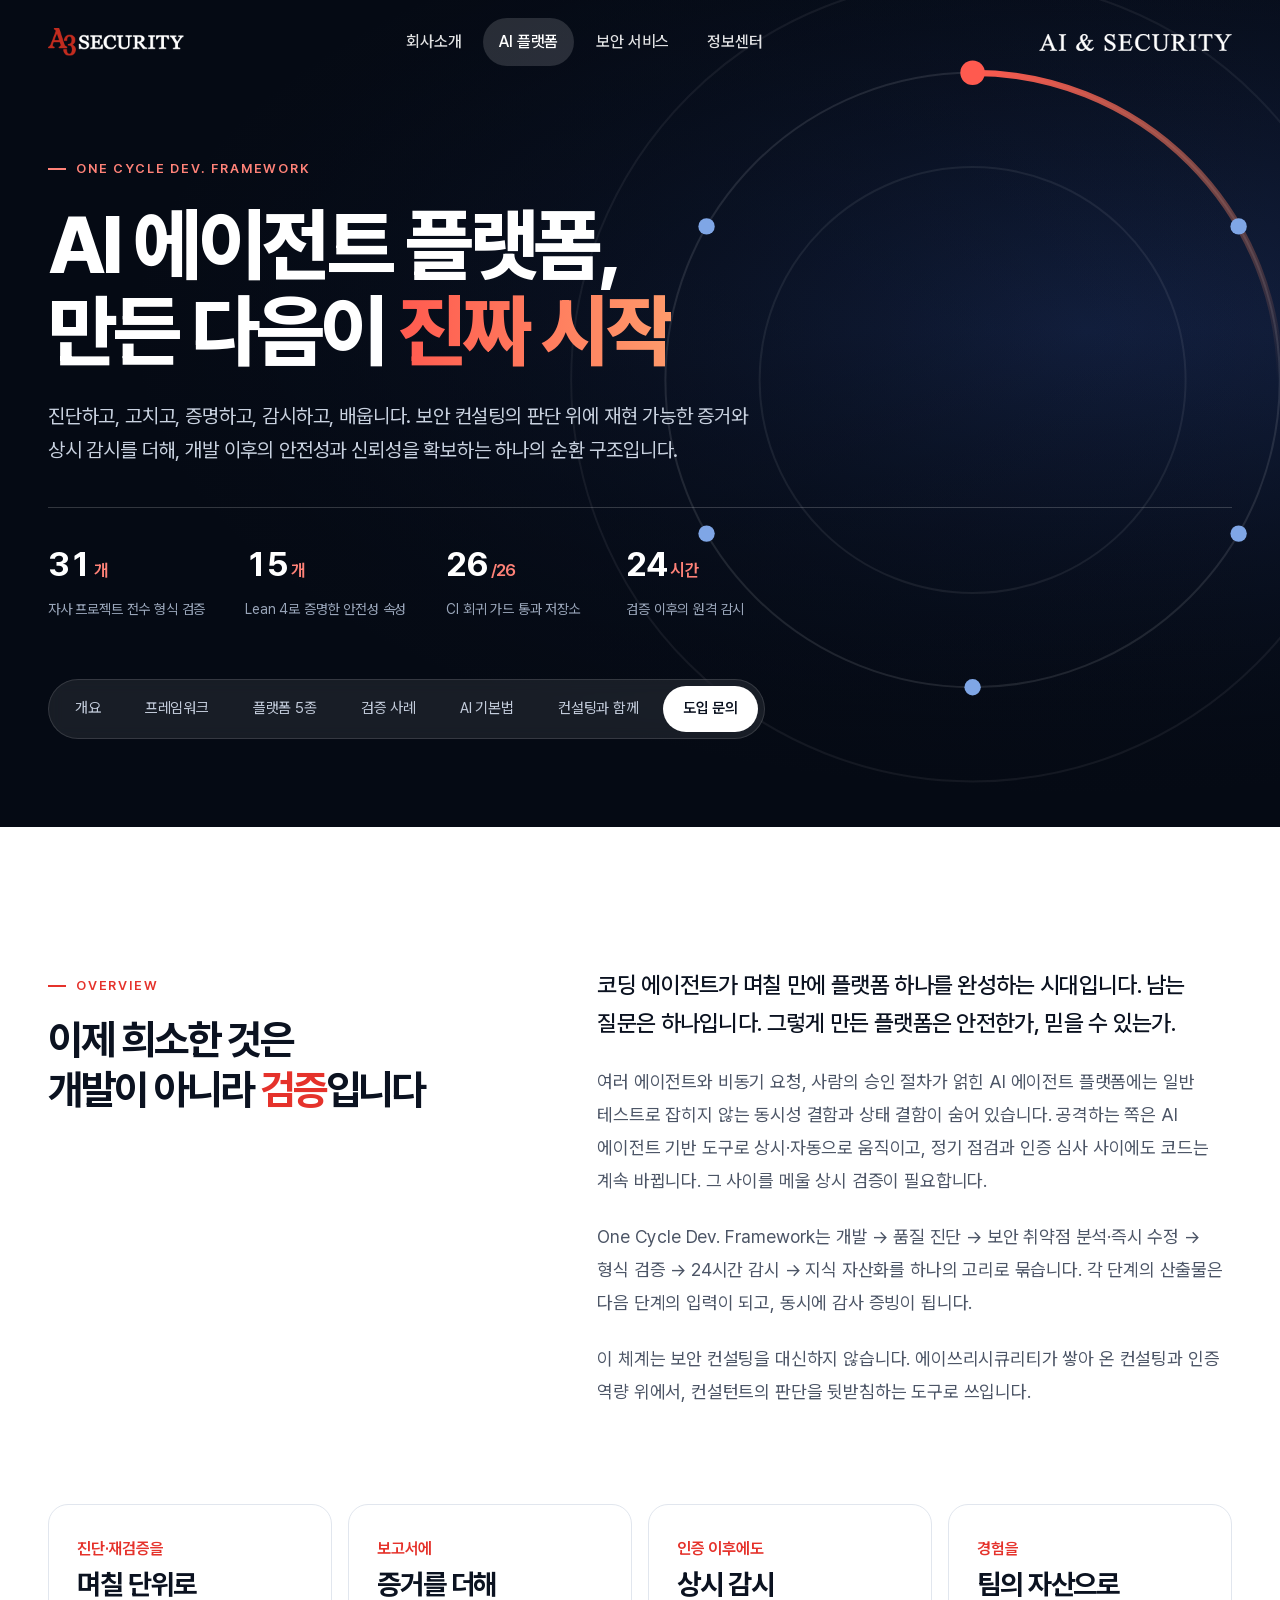
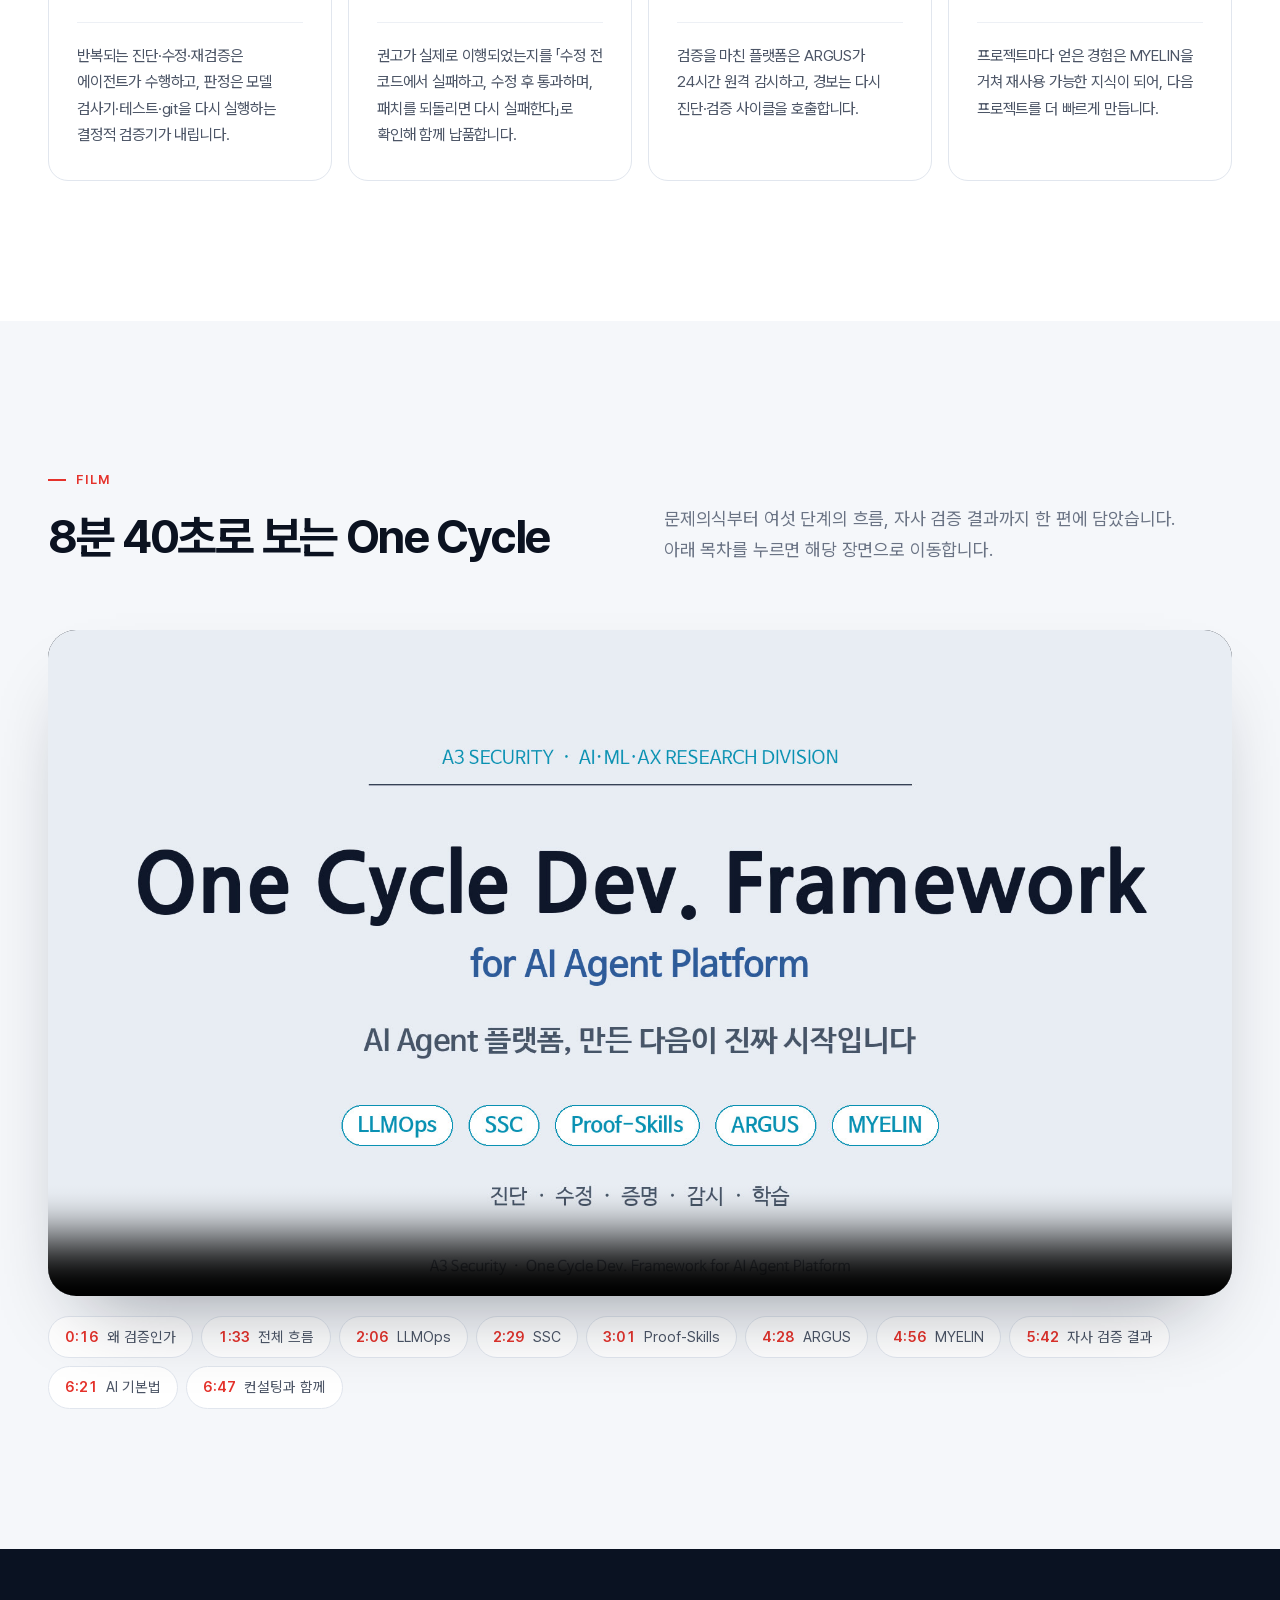
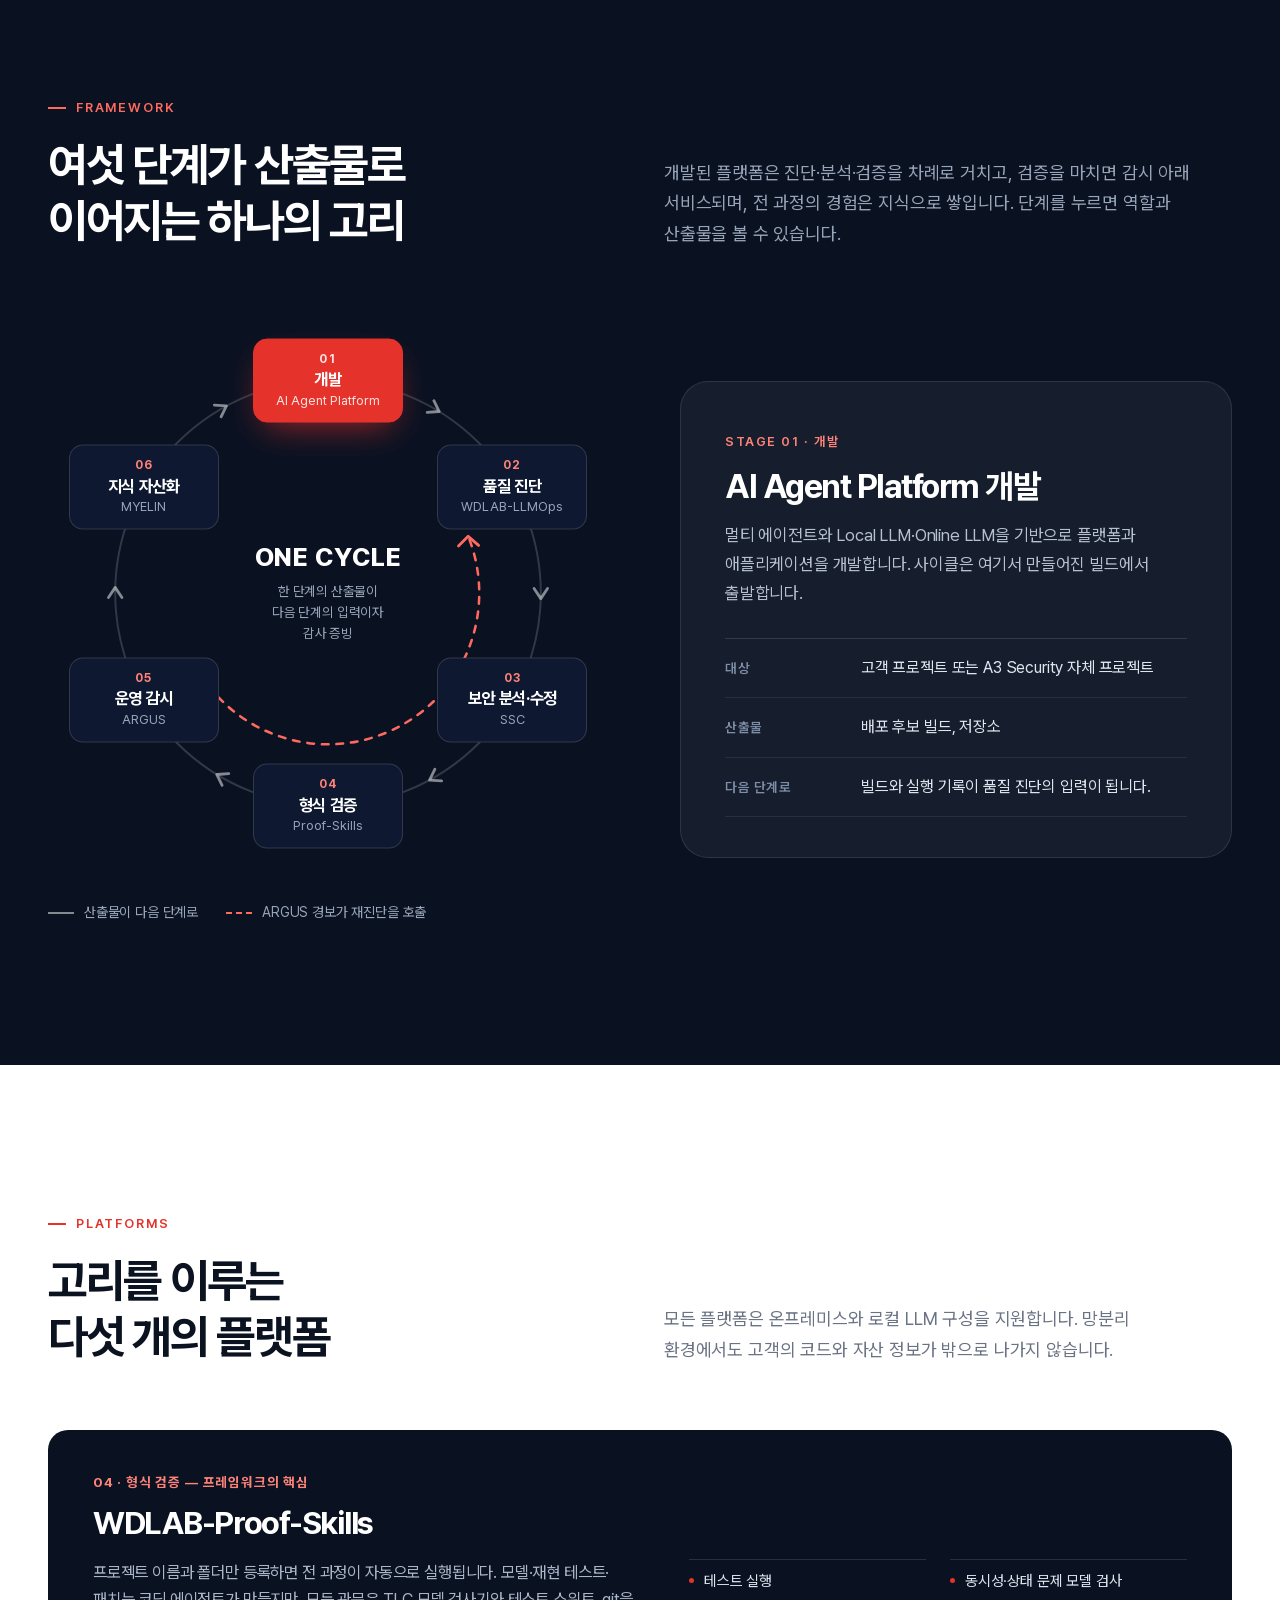
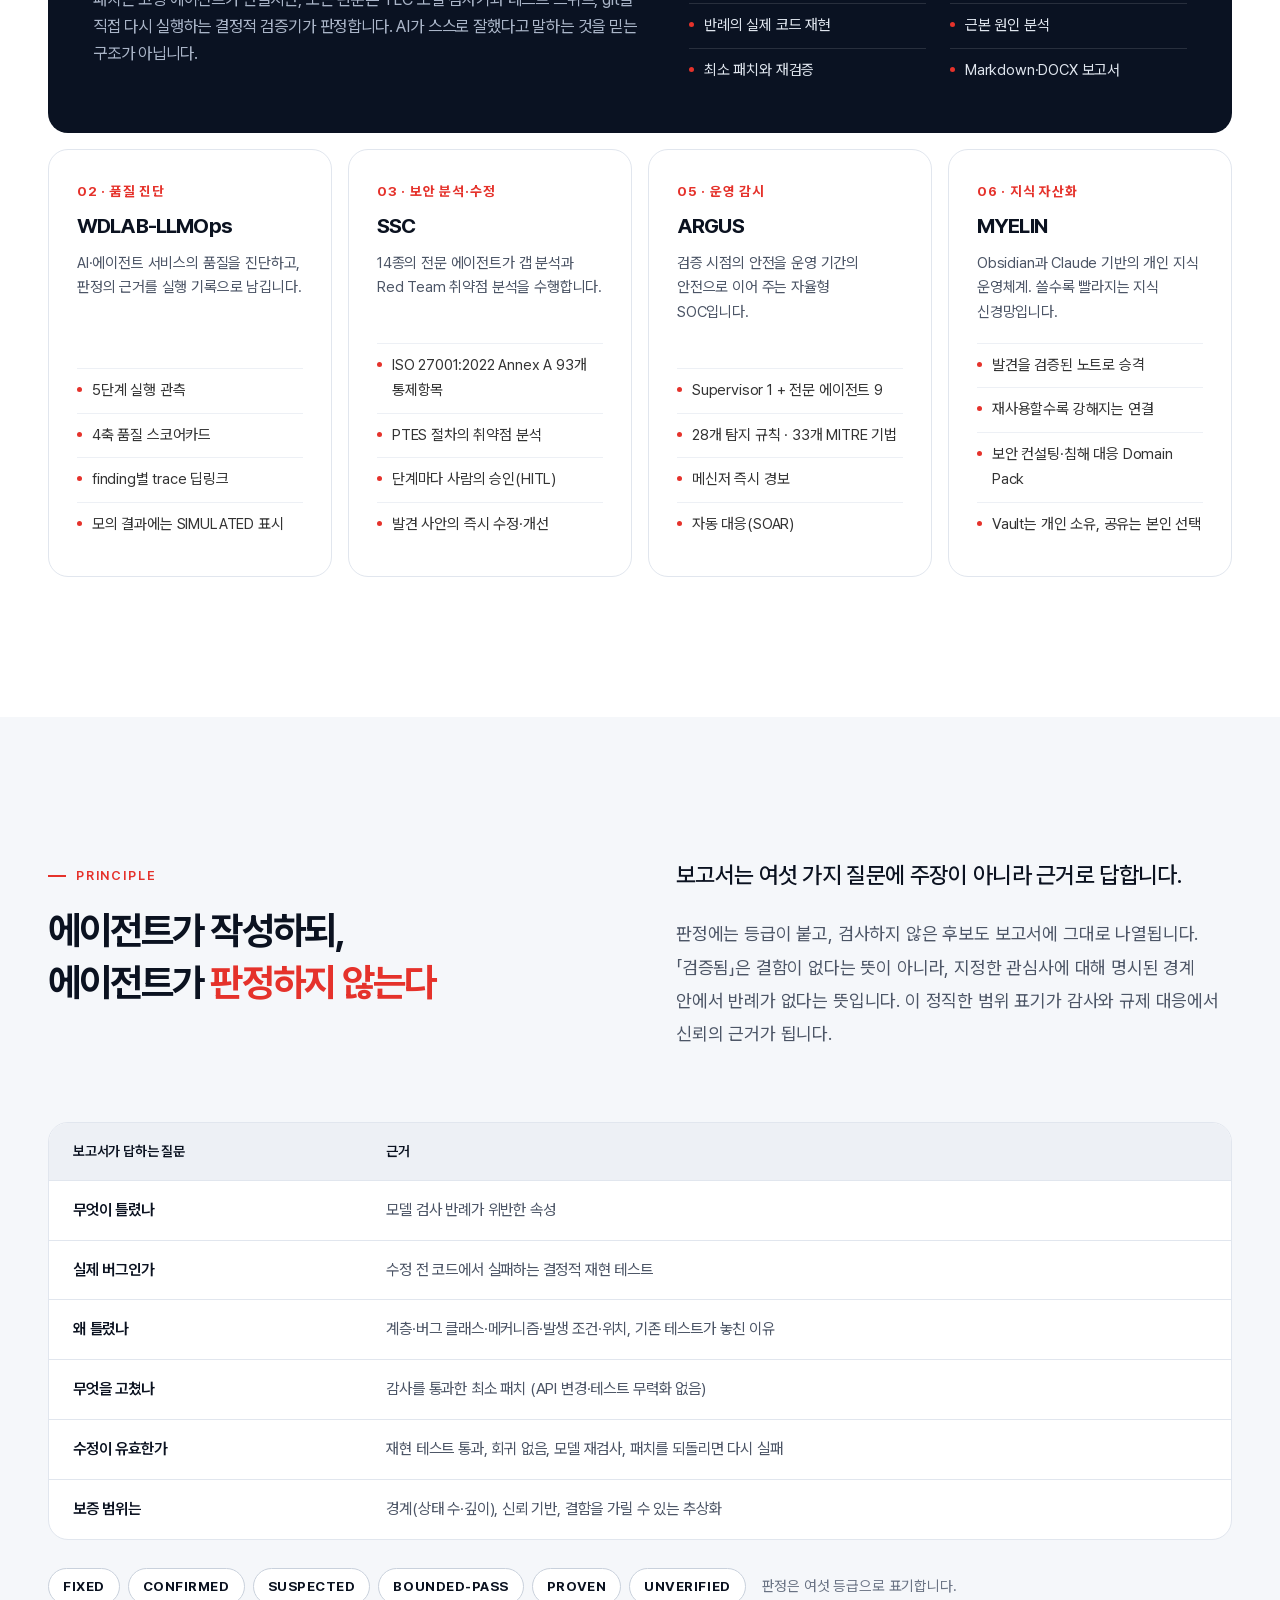
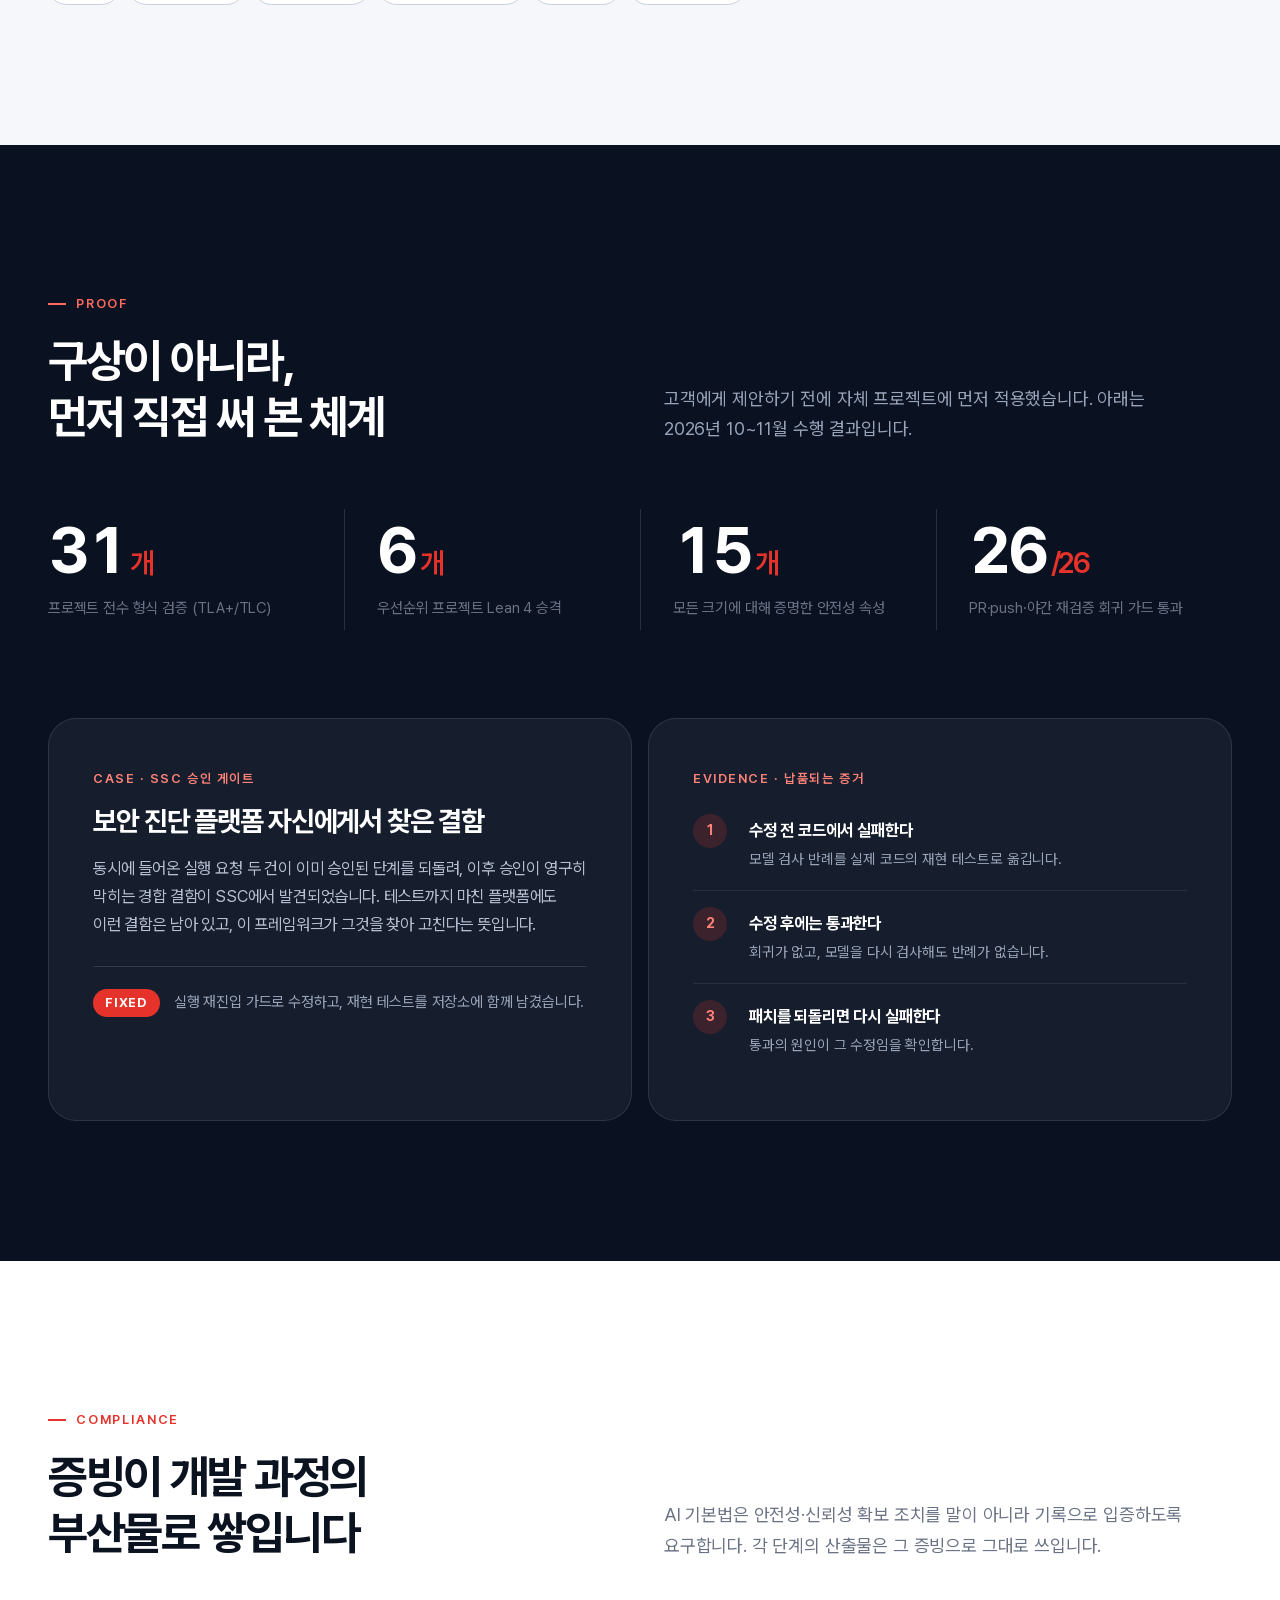
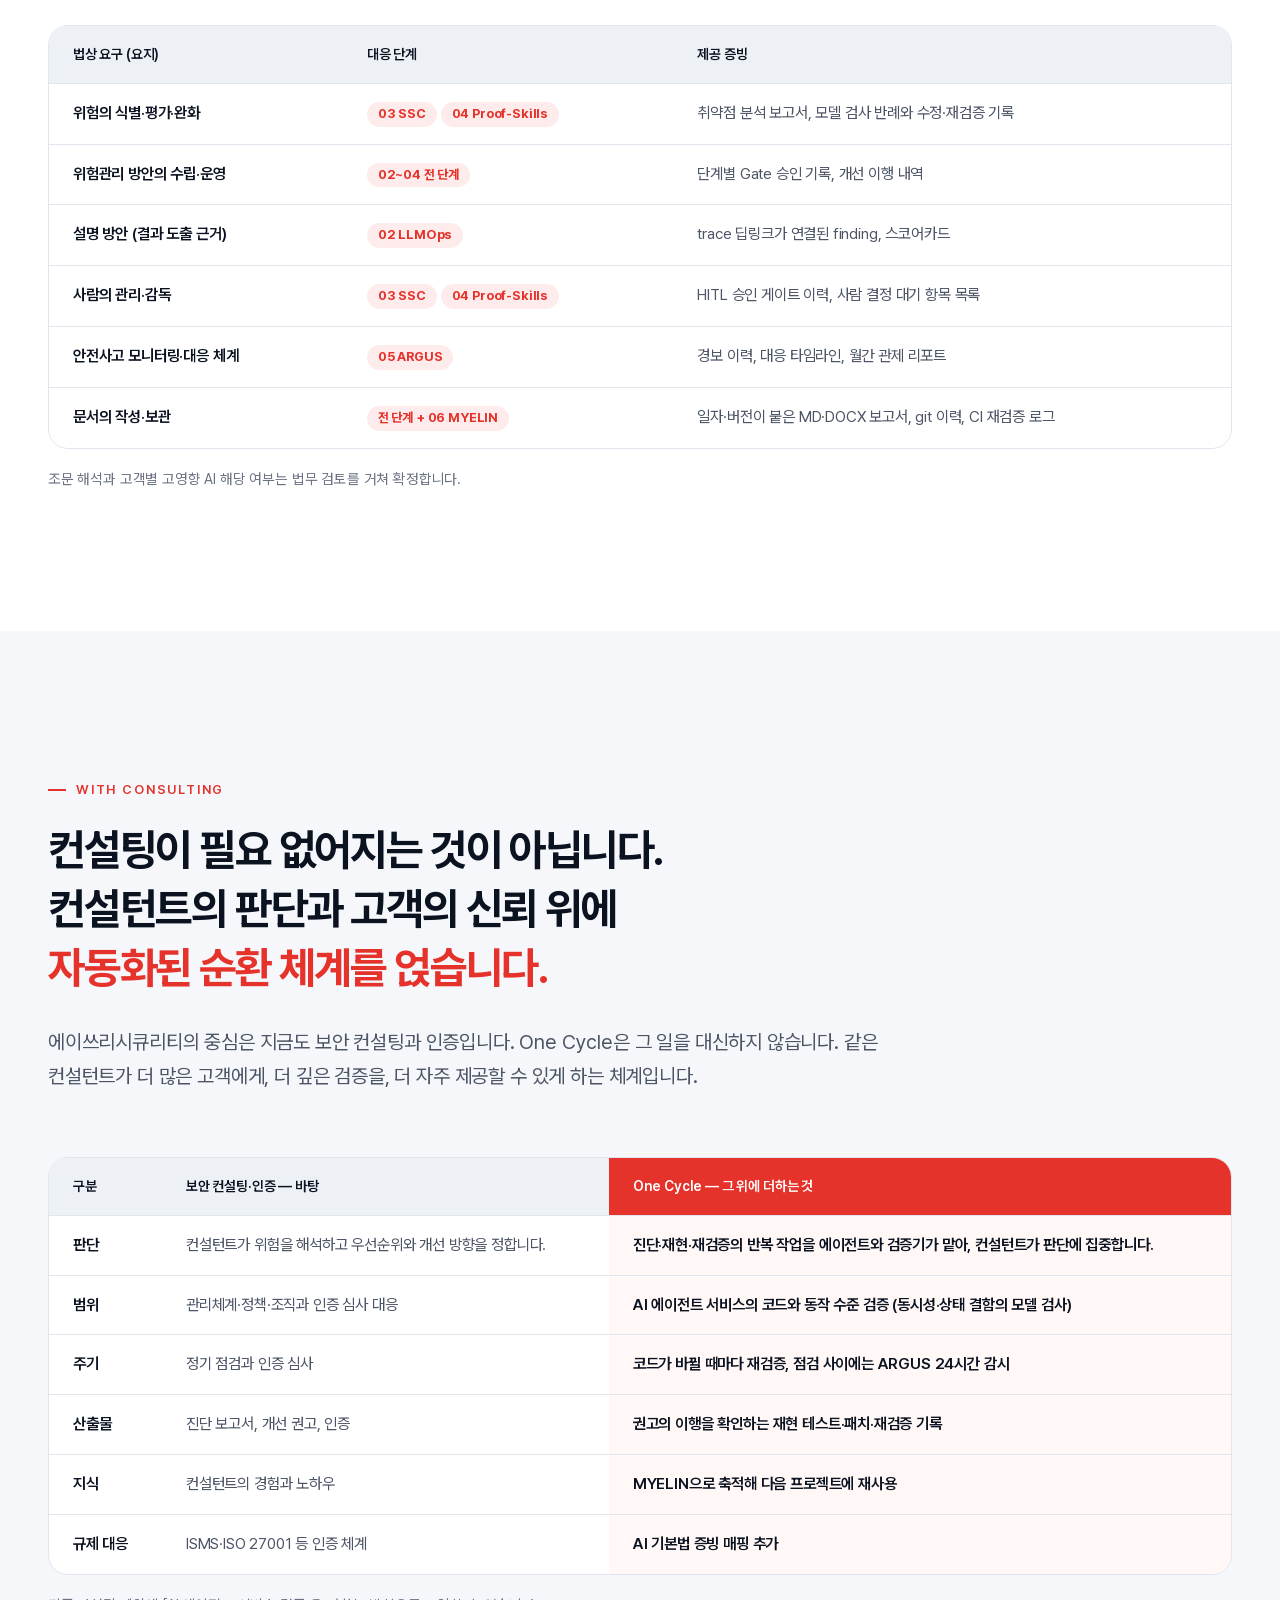
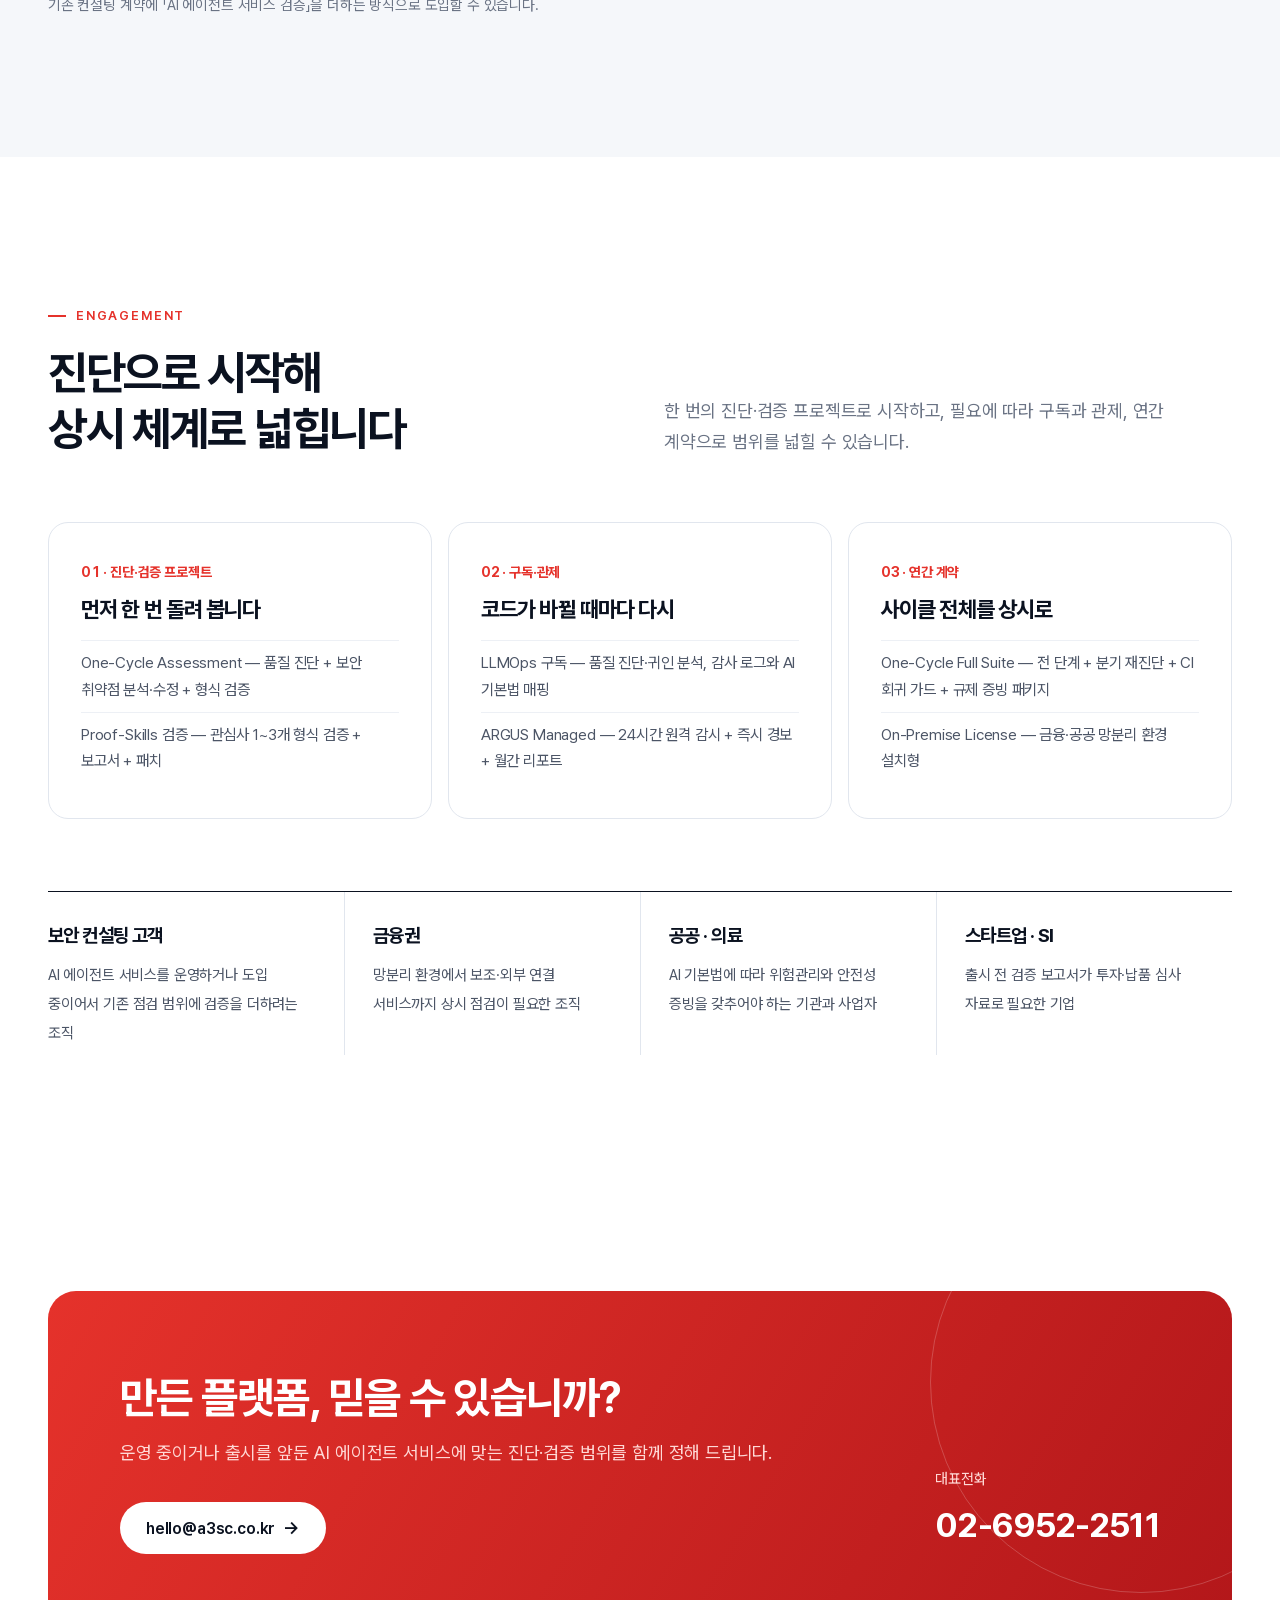
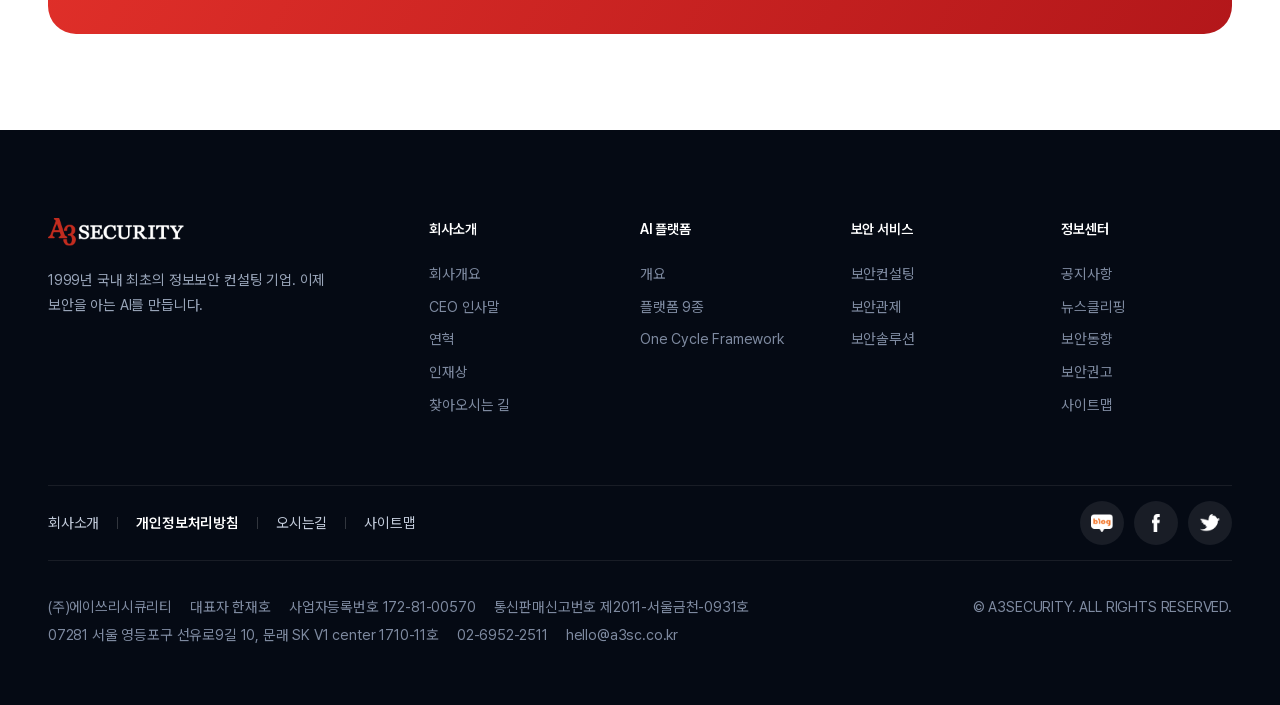
==== index.html @ 86e3e4c9 "Add One Cycle Dev. Framework page Main fragment, page-only stylesheet, intro video and a preview bui" ====
<!doctype html>
<html lang="ko">
<head>
<meta charset="utf-8">
<meta name="viewport" content="width=device-width, initial-scale=1">
<meta http-equiv="X-UA-Compatible" content="IE=Edge"/>
<meta name="description" content="개발·품질 진단·보안 분석·형식 검증·24시간 감시·지식 자산화를 하나의 순환 고리로 묶은 에이쓰리시큐리티의 One Cycle Dev. Framework를 소개합니다.">
<meta name="keywords" content="소프트웨어,서비스,시스템,보안,유통,컨설팅">
<meta name="Classification" content="보안컨설팅 및 서비스 소프트웨어 개발,유통 및 판매 외">
<meta property="og:type" content="website">
<meta property="og:title" content="One Cycle Dev. Framework | 에이쓰리시큐리티">
<meta property="og:site_name" content="에이쓰리시큐리티">
<meta property="og:image" content="resources/images/A3/img/A3_favicon.png">
<meta property="og:description" content="개발·품질 진단·보안 분석·형식 검증·24시간 감시·지식 자산화를 하나의 순환 고리로 묶은 에이쓰리시큐리티의 One Cycle Dev. Framework를 소개합니다.">

<meta property="og:url" content="https://www.a3sc.co.kr/a3sc/ISMA3SC003M5.do">
<meta property="al:web:url" content="https://www.a3sc.co.kr">
<meta name="robots" content="noindex,nofollow" />
<link rel="shortcut icon" href="resources/images/A3/img/A3_favicon.png" />
<link rel="icon" href="resources/images/A3/img/A3_favicon.png" />
<title>One Cycle Dev. Framework | 에이쓰리시큐리티</title>

<style>@font-face{font-family:'Pretendard Variable';src:url(resources/font/renewal/PretendardVariable.woff2) format('woff2-variations');font-weight:45 920;font-style:normal;font-display:swap}</style>
<link rel="stylesheet" href="resources/css/A3/renewal/b.css">
<link rel="stylesheet" href="resources/css/A3/renewal/onecycle.css">

</head>
<body>











<header class="gh"><div class="wrap"><a class="logo" href="https://www.a3sc.co.kr/a3sc/ISMA3SC001M1.do"><img class="on-dark" src="resources/images/A3/renewal/img/foot_logo.png" alt="A3 SECURITY"><img class="on-light" src="resources/images/A3/renewal/img/logo.png" alt="A3 SECURITY"></a>
  <nav><a href="https://www.a3sc.co.kr/a3sc/ISMA3SC002M1.do" class="">회사소개</a><a href="https://www.a3sc.co.kr/a3sc/ISMA3SC003M4.do" class="on">AI 플랫폼</a><a href="https://www.a3sc.co.kr/a3sc/ISMA3SC003M1.do" class="">보안 서비스</a><a href="https://www.a3sc.co.kr/a3sc/ISMA3SC004M1.do?brdType=N" class="">정보센터</a></nav>
  <a class="pill red hcta" href="#contact">문의하기</a><span class="brand"><svg xmlns="http://www.w3.org/2000/svg" viewBox="-41 -41 16347 1438" role="img" aria-label="AI &amp; SECURITY"><path fill="currentColor" stroke="currentColor" stroke-width="41" stroke-linejoin="round" d="M937 902H412L320 1116Q286 1195 286 1234Q286 1265 315.5 1288.5Q345 1312 443 1319V1356H16V1319Q101 1304 126 1280Q177 1232 239 1085L716 -31H751L1223 1097Q1280 1233 1326.5 1273.5Q1373 1314 1456 1319V1356H921V1319Q1002 1315 1030.5 1292.0Q1059 1269 1059 1236Q1059 1192 1019 1097ZM909 828 679 280 443 828ZM2233.88 1319V1356H1652.88V1319H1700.88Q1784.88 1319 1822.88 1270Q1846.88 1238 1846.88 1116V240Q1846.88 137 1833.88 104Q1823.88 79 1792.88 61Q1748.88 37 1700.88 37H1652.88V0H2233.88V37H2184.88Q2101.88 37 2063.88 86Q2038.88 118 2038.88 240V1116Q2038.88 1219 2051.88 1252Q2061.88 1277 2093.88 1295Q2136.88 1319 2184.88 1319ZM4086.6400000000003 483H4506.64V520Q4419.64 527 4378.14 558.5Q4336.64 590 4248.64 749.0Q4160.64 908 4050.6400000000003 1046Q4139.64 1150 4209.64 1191.5Q4279.64 1233 4350.64 1233Q4419.64 1233 4467.64 1195.5Q4515.64 1158 4535.64 1085L4572.64 1112Q4535.64 1253 4453.64 1320.0Q4371.64 1387 4262.64 1387Q4180.64 1387 4096.14 1342.5Q4011.6400000000003 1298 3911.6400000000003 1192Q3787.6400000000003 1302 3688.1400000000003 1344.5Q3588.6400000000003 1387 3475.6400000000003 1387Q3310.6400000000003 1387 3213.6400000000003 1299.0Q3116.6400000000003 1211 3116.6400000000003 1089Q3116.6400000000003 968 3203.6400000000003 847.5Q3290.6400000000003 727 3530.6400000000003 598Q3483.6400000000003 494 3466.6400000000003 427.5Q3449.6400000000003 361 3449.6400000000003 300Q3449.6400000000003 129 3575.6400000000003 39Q3673.6400000000003 -31 3798.6400000000003 -31Q3917.6400000000003 -31 3992.6400000000003 39.5Q4067.6400000000003 110 4067.6400000000003 213Q4067.6400000000003 319 3995.1400000000003 399.0Q3922.6400000000003 479 3738.6400000000003 574Q3865.6400000000003 800 4003.6400000000003 988Q4179.64 778 4179.64 634Q4179.64 588 4149.64 552Q4127.64 525 4086.6400000000003 520ZM3704.6400000000003 509Q3828.6400000000003 450 3890.1400000000003 375.0Q3951.6400000000003 300 3951.6400000000003 208Q3951.6400000000003 136 3907.1400000000003 89.0Q3862.6400000000003 42 3796.6400000000003 42Q3709.6400000000003 42 3665.1400000000003 102.5Q3620.6400000000003 163 3620.6400000000003 221Q3620.6400000000003 270 3637.6400000000003 330.5Q3654.6400000000003 391 3704.6400000000003 509ZM3859.6400000000003 1134Q3727.6400000000003 954 3676.6400000000003 871.0Q3625.6400000000003 788 3564.6400000000003 665Q3444.6400000000003 734 3384.1400000000003 817.0Q3323.6400000000003 900 3323.6400000000003 997Q3323.6400000000003 1104 3392.6400000000003 1185.0Q3461.6400000000003 1266 3578.6400000000003 1266Q3641.6400000000003 1266 3700.1400000000003 1241.0Q3758.6400000000003 1216 3859.6400000000003 1134ZM6331.400000000001 -31V438H6294.400000000001Q6276.400000000001 303 6229.900000000001 223.0Q6183.400000000001 143 6097.400000000001 96.0Q6011.400000000001 49 5919.400000000001 49Q5815.400000000001 49 5747.400000000001 112.5Q5679.400000000001 176 5679.400000000001 257Q5679.400000000001 319 5722.400000000001 370Q5784.400000000001 445 6017.400000000001 570Q6207.400000000001 672 6276.900000000001 726.5Q6346.400000000001 781 6383.900000000001 855.0Q6421.400000000001 929 6421.400000000001 1010Q6421.400000000001 1164 6301.900000000001 1275.5Q6182.400000000001 1387 5994.400000000001 1387Q5935.400000000001 1387 5883.400000000001 1378Q5852.400000000001 1373 5754.900000000001 1341.5Q5657.400000000001 1310 5631.400000000001 1310Q5606.400000000001 1310 5591.900000000001 1325.0Q5577.400000000001 1340 5570.400000000001 1387H5533.400000000001V922H5570.400000000001Q5596.400000000001 1068 5640.400000000001 1140.5Q5684.400000000001 1213 5774.900000000001 1261.0Q5865.400000000001 1309 5973.400000000001 1309Q6098.400000000001 1309 6170.900000000001 1243.0Q6243.400000000001 1177 6243.400000000001 1087Q6243.400000000001 1037 6215.900000000001 986.0Q6188.400000000001 935 6130.400000000001 891Q6091.400000000001 861 5917.400000000001 763.5Q5743.400000000001 666 5669.900000000001 608.0Q5596.400000000001 550 5558.400000000001 480.0Q5520.400000000001 410 5520.400000000001 326Q5520.400000000001 180 5632.400000000001 74.5Q5744.400000000001 -31 5917.400000000001 -31Q6025.400000000001 -31 6146.400000000001 22Q6202.400000000001 47 6225.400000000001 47Q6251.400000000001 47 6267.900000000001 31.5Q6284.400000000001 16 6294.400000000001 -31ZM7082.280000000001 74V610H7380.280000000001Q7496.280000000001 610 7535.280000000001 575Q7587.280000000001 529 7593.280000000001 413H7630.280000000001V885H7593.280000000001Q7579.280000000001 786 7565.280000000001 758Q7547.280000000001 723 7506.280000000001 703.0Q7465.280000000001 683 7380.280000000001 683H7082.280000000001V1130Q7082.280000000001 1220 7090.280000000001 1239.5Q7098.280000000001 1259 7118.280000000001 1270.5Q7138.280000000001 1282 7194.280000000001 1282H7424.280000000001Q7539.280000000001 1282 7591.280000000001 1266.0Q7643.280000000001 1250 7691.280000000001 1203Q7753.280000000001 1141 7818.280000000001 1016H7858.280000000001L7741.280000000001 1356H6696.280000000001V1319H6744.280000000001Q6792.280000000001 1319 6835.280000000001 1296Q6867.280000000001 1280 6878.780000000001 1248.0Q6890.280000000001 1216 6890.280000000001 1117V236Q6890.280000000001 107 6864.280000000001 77Q6828.280000000001 37 6744.280000000001 37H6696.280000000001V0H7741.280000000001L7756.280000000001 297H7717.280000000001Q7696.280000000001 190 7670.780000000001 150.0Q7645.280000000001 110 7595.280000000001 89Q7555.280000000001 74 7454.280000000001 74ZM9261.16 -31 9292.16 430H9261.16Q9199.16 223 9084.16 132.0Q8969.16 41 8808.16 41Q8673.16 41 8564.16 109.5Q8455.16 178 8392.66 328.0Q8330.16 478 8330.16 701Q8330.16 885 8389.16 1020.0Q8448.16 1155 8566.66 1227.0Q8685.16 1299 8837.16 1299Q8969.16 1299 9070.16 1242.5Q9171.16 1186 9292.16 1018L9323.16 1038Q9221.16 1219 9085.16 1303.0Q8949.16 1387 8762.16 1387Q8425.16 1387 8240.16 1137Q8102.160000000001 951 8102.160000000001 699Q8102.160000000001 496 8193.16 326.0Q8284.16 156 8443.66 62.5Q8603.16 -31 8792.16 -31Q8939.16 -31 9082.16 41Q9124.16 63 9142.16 63Q9169.16 63 9189.16 44Q9215.16 17 9226.16 -31ZM10494.04 37V0H10974.04V37H10923.04Q10843.04 37 10800.04 104Q10779.04 135 10779.04 248V798Q10779.04 1002 10738.54 1114.5Q10698.04 1227 10579.54 1307.5Q10461.04 1388 10257.04 1388Q10035.04 1388 9920.04 1311.0Q9805.04 1234 9757.04 1104Q9725.04 1015 9725.04 770V240Q9725.04 115 9690.54 76.0Q9656.04 37 9579.04 37H9528.04V0H10114.04V37H10062.04Q9978.04 37 9942.04 90Q9917.04 126 9917.04 240V831Q9917.04 910 9931.54 1012.0Q9946.04 1114 9984.04 1171.0Q10022.04 1228 10093.54 1265.0Q10165.04 1302 10269.04 1302Q10402.04 1302 10507.04 1244.0Q10612.04 1186 10650.54 1095.5Q10689.04 1005 10689.04 789V240Q10689.04 113 10661.04 81Q10622.04 37 10545.04 37ZM12502.920000000002 1356H12140.920000000002L11681.920000000002 722Q11630.920000000002 724 11598.920000000002 724Q11585.920000000002 724 11570.920000000002 723.5Q11555.920000000002 723 11539.920000000002 722V1116Q11539.920000000002 1244 11567.920000000002 1275Q11605.920000000002 1319 11681.920000000002 1319H11734.920000000002V1356H11153.920000000002V1319H11204.920000000002Q11290.920000000002 1319 11327.920000000002 1263Q11348.920000000002 1232 11348.920000000002 1116V240Q11348.920000000002 112 11320.920000000002 81Q11281.920000000002 37 11204.920000000002 37H11153.920000000002V0H11647.920000000002Q11863.920000000002 0 11966.420000000002 31.5Q12068.920000000002 63 12140.420000000002 147.5Q12211.920000000002 232 12211.920000000002 349Q12211.920000000002 474 12130.420000000002 566.0Q12048.920000000002 658 11877.920000000002 696L12157.920000000002 1085Q12253.920000000002 1219 12322.920000000002 1263.0Q12391.920000000002 1307 12502.920000000002 1319ZM11539.920000000002 659Q11558.920000000002 659 11572.920000000002 659.5Q11586.920000000002 660 11595.920000000002 660Q11789.920000000002 660 11888.420000000002 576.0Q11986.920000000002 492 11986.920000000002 362Q11986.920000000002 235 11907.420000000002 155.5Q11827.920000000002 76 11696.920000000002 76Q11638.920000000002 76 11539.920000000002 95ZM13239.800000000003 1319V1356H12658.800000000003V1319H12706.800000000003Q12790.800000000003 1319 12828.800000000003 1270Q12852.800000000003 1238 12852.800000000003 1116V240Q12852.800000000003 137 12839.800000000003 104Q12829.800000000003 79 12798.800000000003 61Q12754.800000000003 37 12706.800000000003 37H12658.800000000003V0H13239.800000000003V37H13190.800000000003Q13107.800000000003 37 13069.800000000003 86Q13044.800000000003 118 13044.800000000003 240V1116Q13044.800000000003 1219 13057.800000000003 1252Q13067.800000000003 1277 13099.800000000003 1295Q13142.800000000003 1319 13190.800000000003 1319ZM14597.680000000002 0 14612.680000000002 318H14574.680000000002Q14563.680000000002 234 14544.680000000002 198Q14513.680000000002 140 14462.180000000002 112.5Q14410.680000000002 85 14326.680000000002 85H14135.680000000002V1121Q14135.680000000002 1246 14162.680000000002 1277Q14200.680000000002 1319 14279.680000000002 1319H14326.680000000002V1356H13751.680000000002V1319H13799.680000000002Q13885.680000000002 1319 13921.680000000002 1267Q13943.680000000002 1235 13943.680000000002 1121V85H13780.680000000002Q13685.680000000002 85 13645.680000000002 99Q13593.680000000002 118 13556.680000000002 172.0Q13519.680000000002 226 13512.680000000002 318H13474.680000000002L13490.680000000002 0ZM15762.560000000001 0H16235.560000000001V37H16209.560000000001Q16183.560000000001 37 16133.560000000001 60.0Q16083.560000000001 83 16042.560000000001 126.0Q16001.560000000001 169 15941.560000000001 266L15614.560000000001 781V1121Q15614.560000000001 1246 15642.560000000001 1277Q15680.560000000001 1319 15762.560000000001 1319H15806.560000000001V1356H15230.560000000001V1319H15278.560000000001Q15364.560000000001 1319 15400.560000000001 1267Q15422.560000000001 1235 15422.560000000001 1121V800L15050.560000000001 232Q14984.560000000001 132 14961.060000000001 107.0Q14937.560000000001 82 14863.560000000001 47Q14843.560000000001 37 14805.560000000001 37V0H15385.560000000001V37H15355.560000000001Q15308.560000000001 37 15269.060000000001 59.0Q15229.560000000001 81 15229.560000000001 125Q15229.560000000001 161 15290.560000000001 255L15573.560000000001 692L15839.560000000001 274Q15899.560000000001 180 15899.560000000001 134Q15899.560000000001 106 15885.060000000001 84.0Q15870.560000000001 62 15843.560000000001 49.5Q15816.560000000001 37 15762.560000000001 37Z"/></svg></span>
  <button type="button" class="menu" aria-label="전체 메뉴" aria-expanded="false" aria-controls="mnav"></button></div>
  <nav class="mnav" id="mnav" aria-label="전체 메뉴" hidden><div class="wrap"><div class="grp"><a class="h" href="https://www.a3sc.co.kr/a3sc/ISMA3SC002M1.do">회사소개</a><ul><li><a href="https://www.a3sc.co.kr/a3sc/ISMA3SC002M1.do">회사개요</a></li><li><a href="https://www.a3sc.co.kr/a3sc/ISMA3SC002M2.do">CEO 인사말</a></li><li><a href="https://www.a3sc.co.kr/a3sc/ISMA3SC002M3.do">연혁</a></li><li><a href="https://www.a3sc.co.kr/a3sc/ISMA3SC002M4.do">인재상</a></li><li><a href="https://www.a3sc.co.kr/a3sc/ISMA3SC002M5.do">찾아오시는 길</a></li><li><a href="https://www.saramin.co.kr/zf_user/company-info/view-inner-recruit?csn=ZU9zdmxNSTZCU0ViN1NJRC9NOGtPUT09" target="_blank" rel="noopener">채용공고 ↗</a></li></ul></div><div class="grp on"><a class="h" href="https://www.a3sc.co.kr/a3sc/ISMA3SC003M4.do">AI 플랫폼</a><ul><li><a href="https://www.a3sc.co.kr/a3sc/ISMA3SC003M4.do#intro">개요</a></li><li><a href="https://www.a3sc.co.kr/a3sc/ISMA3SC003M4.do#strength">강점</a></li><li><a href="https://www.a3sc.co.kr/a3sc/ISMA3SC003M4.do#lineup">플랫폼 9종</a></li><li><a href="./">One Cycle Framework</a></li><li><a href="https://www.a3sc.co.kr/a3sc/ISMA3SC003M4.do#contact">도입 문의</a></li></ul></div><div class="grp"><a class="h" href="https://www.a3sc.co.kr/a3sc/ISMA3SC003M1.do">보안 서비스</a><ul><li><a href="https://www.a3sc.co.kr/a3sc/ISMA3SC003M1.do">보안컨설팅</a></li><li><a href="https://www.a3sc.co.kr/a3sc/ISMA3SC003M2.do">보안관제</a></li><li><a href="https://www.a3sc.co.kr/a3sc/ISMA3SC003M3.do">보안솔루션</a></li></ul></div><div class="grp"><a class="h" href="https://www.a3sc.co.kr/a3sc/ISMA3SC004M1.do?brdType=N">정보센터</a><ul><li><a href="https://www.a3sc.co.kr/a3sc/ISMA3SC004M1.do?brdType=N">공지사항</a></li><li><a href="https://www.a3sc.co.kr/a3sc/ISMA3SC004M1.do?brdType=C">뉴스클리핑</a></li><li><a href="https://www.a3sc.co.kr/a3sc/ISMA3SC004M1.do?brdType=T">보안동향</a></li><li><a href="https://www.a3sc.co.kr/a3sc/ISMA3SC004M1.do?brdType=R">보안권고</a></li></ul></div>
  <a class="pill red" href="#contact">문의하기</a></div></nav>
<script>/* 모바일 전체 메뉴 열고 닫기 */(function(){var b=document.querySelector('.gh .menu'),m=document.getElementById('mnav');if(!b||!m)return;function set(o){m.hidden=!o;b.setAttribute('aria-expanded',o);document.documentElement.classList.toggle('mnav-open',o)}b.addEventListener('click',function(){set(m.hidden)});m.addEventListener('click',function(e){if(e.target.closest('a'))set(false)});document.addEventListener('keydown',function(e){if(e.key==='Escape'&&!m.hidden){set(false);b.focus()}});matchMedia('(min-width:761px)').addEventListener('change',function(e){if(e.matches)set(false)})})()</script></header>

<main>
<!-- =========================================================
     One Cycle Dev. Framework · 본문 (기존 레이아웃의 <main> … </main> 안에 넣는 부분)
     필요한 것: b.css 다음에 /resources/css/A3/renewal/onecycle.css
     ========================================================= -->
<section class="hero oc-hero" id="top">
  <div class="oc-orbit" aria-hidden="true"><svg viewBox="0 0 400 400" fill="none">
    <defs><linearGradient id="oc-g" x1="0" y1="0" x2="1" y2="1"><stop offset="0" stop-color="#ff5a4f"/><stop offset="1" stop-color="#ff9a6b" stop-opacity="0"/></linearGradient></defs>
    <circle cx="200" cy="200" r="196" stroke="rgba(255,255,255,.06)"/>
    <circle cx="200" cy="200" r="150" stroke="rgba(255,255,255,.1)"/>
    <circle cx="200" cy="200" r="104" stroke="rgba(255,255,255,.07)"/>
    <g class="spin">
      <path d="M200 50a150 150 0 0 1 150 150" stroke="url(#oc-g)" stroke-width="3" stroke-linecap="round"/>
      <circle cx="200" cy="50" r="6" fill="#ff5a4f"/>
      <circle cx="329.9" cy="125" r="4" fill="#7fa6e6"/><circle cx="329.9" cy="275" r="4" fill="#7fa6e6"/>
      <circle cx="200" cy="350" r="4" fill="#7fa6e6"/><circle cx="70.1" cy="275" r="4" fill="#7fa6e6"/><circle cx="70.1" cy="125" r="4" fill="#7fa6e6"/>
    </g>
  </svg></div>
  <div class="wrap">
    <span class="kicker">One Cycle Dev. Framework</span>
    <h1>AI 에이전트 플랫폼,<br>만든 다음이 <em>진짜 시작</em></h1>
    <p class="lede">진단하고, 고치고, 증명하고, 감시하고, 배웁니다. 보안 컨설팅의 판단 위에 재현 가능한 증거와 상시 감시를 더해, 개발 이후의 안전성과 신뢰성을 확보하는 하나의 순환 구조입니다.</p>
    <div class="hero-meta">
      <div><b>31<small>개</small></b><span>자사 프로젝트 전수 형식 검증</span></div>
      <div><b>15<small>개</small></b><span>Lean 4로 증명한 안전성 속성</span></div>
      <div><b>26<small>/26</small></b><span>CI 회귀 가드 통과 저장소</span></div>
      <div><b>24<small>시간</small></b><span>검증 이후의 원격 감시</span></div>
    </div>
    <nav class="subnav" id="oc-subnav"><a href="#intro" class="on">개요</a><a href="#cycle">프레임워크</a><a href="#stages">플랫폼 5종</a><a href="#proof">검증 사례</a><a href="#law">AI 기본법</a><a href="#with">컨설팅과 함께</a><a href="#contact">도입 문의</a></nav>
  </div>
</section>

<!-- 개요 -->
<section class="sec"><div class="wrap oc-anchor" id="intro">
  <div class="intro"><div><span class="kicker">Overview</span><h2>이제 희소한 것은<br>개발이 아니라 <em>검증</em>입니다</h2></div>
    <div class="prose"><p class="big">코딩 에이전트가 며칠 만에 플랫폼 하나를 완성하는 시대입니다. 남는 질문은 하나입니다. 그렇게 만든 플랫폼은 안전한가, 믿을 수 있는가.</p>
    <p>여러 에이전트와 비동기 요청, 사람의 승인 절차가 얽힌 AI 에이전트 플랫폼에는 일반 테스트로 잡히지 않는 동시성 결함과 상태 결함이 숨어 있습니다. 공격하는 쪽은 AI 에이전트 기반 도구로 상시·자동으로 움직이고, 정기 점검과 인증 심사 사이에도 코드는 계속 바뀝니다. 그 사이를 메울 상시 검증이 필요합니다.</p>
    <p>One Cycle Dev. Framework는 개발 → 품질 진단 → 보안 취약점 분석·즉시 수정 → 형식 검증 → 24시간 감시 → 지식 자산화를 하나의 고리로 묶습니다. 각 단계의 산출물은 다음 단계의 입력이 되고, 동시에 감사 증빙이 됩니다.</p>
    <p>이 체계는 보안 컨설팅을 대신하지 않습니다. 에이쓰리시큐리티가 쌓아 온 컨설팅과 인증 역량 위에서, 컨설턴트의 판단을 뒷받침하는 도구로 쓰입니다.</p></div></div>
  <div class="oc-shift">
    <article><div class="ft"><span>진단·재검증을</span><b>며칠 단위로</b></div><p>반복되는 진단·수정·재검증은 에이전트가 수행하고, 판정은 모델 검사기·테스트·git을 다시 실행하는 결정적 검증기가 내립니다.</p></article>
    <article><div class="ft"><span>보고서에</span><b>증거를 더해</b></div><p>권고가 실제로 이행되었는지를 「수정 전 코드에서 실패하고, 수정 후 통과하며, 패치를 되돌리면 다시 실패한다」로 확인해 함께 납품합니다.</p></article>
    <article><div class="ft"><span>인증 이후에도</span><b>상시 감시</b></div><p>검증을 마친 플랫폼은 ARGUS가 24시간 원격 감시하고, 경보는 다시 진단·검증 사이클을 호출합니다.</p></article>
    <article><div class="ft"><span>경험을</span><b>팀의 자산으로</b></div><p>프로젝트마다 얻은 경험은 MYELIN을 거쳐 재사용 가능한 지식이 되어, 다음 프로젝트를 더 빠르게 만듭니다.</p></article>
  </div>
</div></section>

<!-- 소개 영상 -->
<section class="sec soft"><div class="wrap">
  <div class="sec-h"><div><span class="kicker">Film</span><h2>8분 40초로 보는 One Cycle</h2></div><p>문제의식부터 여섯 단계의 흐름, 자사 검증 결과까지 한 편에 담았습니다. 아래 목차를 누르면 해당 장면으로 이동합니다.</p></div>
  <div class="oc-video"><video id="oc-film" controls preload="none" playsinline poster="resources/images/A3/renewal/img/onecycle_poster.jpg"><source src="resources/video/onecycle_intro.mp4" type="video/mp4">이 브라우저에서는 영상을 재생할 수 없습니다.</video></div>
  <div class="oc-chapters" aria-label="영상 목차">
    <button type="button" data-t="16"><time>0:16</time>왜 검증인가</button>
    <button type="button" data-t="93"><time>1:33</time>전체 흐름</button>
    <button type="button" data-t="126"><time>2:06</time>LLMOps</button>
    <button type="button" data-t="149"><time>2:29</time>SSC</button>
    <button type="button" data-t="181"><time>3:01</time>Proof-Skills</button>
    <button type="button" data-t="268"><time>4:28</time>ARGUS</button>
    <button type="button" data-t="296"><time>4:56</time>MYELIN</button>
    <button type="button" data-t="342"><time>5:42</time>자사 검증 결과</button>
    <button type="button" data-t="381"><time>6:21</time>AI 기본법</button>
    <button type="button" data-t="407"><time>6:47</time>컨설팅과 함께</button>
  </div>
<script>/* 영상 목차: 누르면 그 시점부터 재생 */(function(){var v=document.getElementById('oc-film');if(!v)return;var bs=document.querySelectorAll('.oc-chapters button');for(var i=0;i<bs.length;i++)bs[i].addEventListener('click',function(){var t=Number(this.getAttribute('data-t'));function go(){v.currentTime=t;v.play()}if(v.readyState>=1)go();else{v.addEventListener('loadedmetadata',go,{once:true});v.load()}})})()</script>
</div></section>

<!-- 프레임워크: 순환 다이어그램 -->
<section class="sec dark"><div class="wrap oc-anchor" id="cycle">
  <div class="sec-h"><div><span class="kicker">Framework</span><h2>여섯 단계가 산출물로<br>이어지는 하나의 고리</h2></div><p>개발된 플랫폼은 진단·분석·검증을 차례로 거치고, 검증을 마치면 감시 아래 서비스되며, 전 과정의 경험은 지식으로 쌓입니다. 단계를 누르면 역할과 산출물을 볼 수 있습니다.</p></div>
  <div class="oc-cycle">
    <div>
      <div class="oc-ring" role="tablist" aria-label="One Cycle 여섯 단계">
        <svg viewBox="0 0 100 100" aria-hidden="true">
          <circle class="track" cx="50" cy="50" r="38"/>
          <g class="chev"><path d="M49.2 10.8 51 12l-1.8 1.2" transform="rotate(30 50 50)"/><path d="M49.2 10.8 51 12l-1.8 1.2" transform="rotate(90 50 50)"/><path d="M49.2 10.8 51 12l-1.8 1.2" transform="rotate(150 50 50)"/><path d="M49.2 10.8 51 12l-1.8 1.2" transform="rotate(210 50 50)"/><path d="M49.2 10.8 51 12l-1.8 1.2" transform="rotate(270 50 50)"/><path d="M49.2 10.8 51 12l-1.8 1.2" transform="rotate(330 50 50)"/></g>
          <path class="back" d="M28.72 66.63A27 27 0 0 0 75.03 39.88"/>
          <path class="back-h" d="M73.3 41.6 75.03 39.88 76.9 41.5"/>
        </svg>
        <div class="oc-core"><b>ONE CYCLE</b><span>한 단계의 산출물이<br>다음 단계의 입력이자<br>감사 증빙</span></div>
        <button type="button" role="tab" class="oc-node n1" id="oc-t1" aria-controls="oc-p1"><i>01</i><b>개발</b><span>AI Agent Platform</span></button>
        <button type="button" role="tab" class="oc-node n2" id="oc-t2" aria-controls="oc-p2"><i>02</i><b>품질 진단</b><span>WDLAB-LLMOps</span></button>
        <button type="button" role="tab" class="oc-node n3" id="oc-t3" aria-controls="oc-p3"><i>03</i><b>보안 분석·수정</b><span>SSC</span></button>
        <button type="button" role="tab" class="oc-node n4" id="oc-t4" aria-controls="oc-p4"><i>04</i><b>형식 검증</b><span>Proof-Skills</span></button>
        <button type="button" role="tab" class="oc-node n5" id="oc-t5" aria-controls="oc-p5"><i>05</i><b>운영 감시</b><span>ARGUS</span></button>
        <button type="button" role="tab" class="oc-node n6" id="oc-t6" aria-controls="oc-p6"><i>06</i><b>지식 자산화</b><span>MYELIN</span></button>
      </div>
      <div class="oc-legend"><span>산출물이 다음 단계로</span><span class="fb">ARGUS 경보가 재진단을 호출</span></div>
    </div>
    <div class="oc-panels">
      <article class="oc-panel" role="tabpanel" id="oc-p1" aria-labelledby="oc-t1"><span class="st">STAGE 01 · 개발</span><h3>AI Agent Platform 개발</h3><p>멀티 에이전트와 Local LLM·Online LLM을 기반으로 플랫폼과 애플리케이션을 개발합니다. 사이클은 여기서 만들어진 빌드에서 출발합니다.</p>
        <dl><div><dt>대상</dt><dd>고객 프로젝트 또는 A3 Security 자체 프로젝트</dd></div><div><dt>산출물</dt><dd>배포 후보 빌드, 저장소</dd></div><div><dt>다음 단계로</dt><dd>빌드와 실행 기록이 품질 진단의 입력이 됩니다.</dd></div></dl></article>
      <article class="oc-panel" role="tabpanel" id="oc-p2" aria-labelledby="oc-t2"><span class="st">STAGE 02 · 품질 진단</span><h3>WDLAB-LLMOps</h3><p>에이전트 실행을 5단계로 관측하고 4축 스코어카드로 서비스 품질을 진단합니다.</p>
        <dl><div><dt>핵심 기능</dt><dd>5단계 실행 모니터, 4축 스코어카드, finding별 trace 딥링크</dd></div><div><dt>산출물</dt><dd>품질 스코어카드, finding 목록</dd></div><div><dt>증빙으로서</dt><dd>모든 finding이 해당 실행 기록으로 연결되어 「왜 그런 판정인가」를 추적할 수 있습니다.</dd></div></dl></article>
      <article class="oc-panel" role="tabpanel" id="oc-p3" aria-labelledby="oc-t3"><span class="st">STAGE 03 · 보안 분석·즉시 수정</span><h3>SSC · Self Security Consulting</h3><p>셀프 보안 자가진단과 Red Team 취약점 분석을 수행하고, 문제가 되는 사안은 곧바로 수정합니다.</p>
        <dl><div><dt>핵심 기능</dt><dd>ISO 27001:2022 기반 6단계 자가진단, PTES 8단계 Red Team 취약점 분석</dd></div><div><dt>산출물</dt><dd>취약점 분석 보고서, 개선 이행 내역</dd></div><div><dt>다음 단계로</dt><dd>수정이 유효한지는 형식 검증 단계가 확인합니다.</dd></div></dl></article>
      <article class="oc-panel" role="tabpanel" id="oc-p4" aria-labelledby="oc-t4"><span class="st">STAGE 04 · 형식 검증</span><h3>WDLAB-Proof-Skills</h3><p>가장 위험한 동시성·상태 문제를 골라 모델 검사를 하고, 반례를 실제 코드에서 재현한 뒤 수정하고 다시 검증합니다.</p>
        <dl><div><dt>핵심 기능</dt><dd>테스트 → 모델 검사 → 반례 재현 → 원인 분석 → 수정 → 재검증</dd></div><div><dt>산출물</dt><dd>판정이 붙은 Markdown·DOCX 보고서, 패치 브랜치</dd></div><div><dt>원칙</dt><dd>에이전트가 작성하되, 에이전트가 판정하지 않습니다.</dd></div></dl></article>
      <article class="oc-panel" role="tabpanel" id="oc-p5" aria-labelledby="oc-t5"><span class="st">STAGE 05 · 운영 감시</span><h3>ARGUS</h3><p>100개의 눈을 가진 감시자라는 이름 그대로, 검증을 마친 플랫폼을 24시간 지켜보는 자율형 보안관제센터입니다.</p>
        <dl><div><dt>핵심 기능</dt><dd>상시 위협 헌팅, 탐지 규칙, 즉시 경보, 자동 대응(SOAR)</dd></div><div><dt>산출물</dt><dd>경보 이력, 대응 타임라인, 월간 리포트</dd></div><div><dt>순환</dt><dd>경보와 운영 데이터가 02·03·04단계의 재진단을 호출합니다.</dd></div></dl></article>
      <article class="oc-panel" role="tabpanel" id="oc-p6" aria-labelledby="oc-t6"><span class="st">STAGE 06 · 지식 자산화</span><h3>MYELIN + Obsidian</h3><p>프로젝트에서 얻은 경험을 검증된 노트와 Pack으로 바꾸어 다음 프로젝트에 다시 투입합니다.</p>
        <dl><div><dt>핵심 기능</dt><dd>발견한 버그 유형과 수정 패턴을 검증된 노트로 승격, 재사용할수록 강해지는 연결</dd></div><div><dt>산출물</dt><dd>verified 노트, Domain Pack</dd></div><div><dt>순환</dt><dd>쌓인 지식이 다음 개발과 다음 진단에 반영됩니다.</dd></div></dl></article>
    </div>
  </div>
<script>/* 순환 다이어그램: 단계를 누르면 오른쪽 설명이 바뀐다. 스크립트가 없으면 여섯 설명이 모두 펼쳐져 보인다 */(function(){var box=document.querySelector('.oc-cycle');if(!box)return;var tabs=box.querySelectorAll('.oc-node'),ps=box.querySelectorAll('.oc-panel');box.classList.add('js');
function sel(i,focus){for(var j=0;j<tabs.length;j++){var on=j===i;tabs[j].classList.toggle('on',on);tabs[j].setAttribute('aria-selected',on);tabs[j].tabIndex=on?0:-1;ps[j].hidden=!on}if(focus)tabs[i].focus()}
for(var k=0;k<tabs.length;k++)(function(i){tabs[i].addEventListener('click',function(){sel(i)});tabs[i].addEventListener('keydown',function(e){var n=tabs.length,d=(e.key==='ArrowRight'||e.key==='ArrowDown')?1:(e.key==='ArrowLeft'||e.key==='ArrowUp')?-1:0;if(d){e.preventDefault();sel((i+d+n)%n,true)}})})(k);
sel(0)})()</script>
</div></section>

<!-- 플랫폼 5종 -->
<section class="sec"><div class="wrap oc-anchor" id="stages">
  <div class="sec-h"><div><span class="kicker">Platforms</span><h2>고리를 이루는<br>다섯 개의 플랫폼</h2></div><p>모든 플랫폼은 온프레미스와 로컬 LLM 구성을 지원합니다. 망분리 환경에서도 고객의 코드와 자산 정보가 밖으로 나가지 않습니다.</p></div>
  <div class="rf">
    <article class="lead"><span class="oc-no">04 · 형식 검증 — 프레임워크의 핵심</span><h3>WDLAB-Proof-Skills</h3>
      <p>프로젝트 이름과 폴더만 등록하면 전 과정이 자동으로 실행됩니다. 모델·재현 테스트·패치는 코딩 에이전트가 만들지만, 모든 관문은 TLC 모델 검사기와 테스트 스위트, git을 직접 다시 실행하는 결정적 검증기가 판정합니다. AI가 스스로 잘했다고 말하는 것을 믿는 구조가 아닙니다.</p>
      <ul><li>테스트 실행</li><li>동시성·상태 문제 모델 검사</li><li>반례의 실제 코드 재현</li><li>근본 원인 분석</li><li>최소 패치와 재검증</li><li>Markdown·DOCX 보고서</li></ul></article>
    <article><span class="oc-no">02 · 품질 진단</span><h3>WDLAB-LLMOps</h3><p>AI·에이전트 서비스의 품질을 진단하고, 판정의 근거를 실행 기록으로 남깁니다.</p>
      <ul><li>5단계 실행 관측</li><li>4축 품질 스코어카드</li><li>finding별 trace 딥링크</li><li>모의 결과에는 SIMULATED 표시</li></ul></article>
    <article><span class="oc-no">03 · 보안 분석·수정</span><h3>SSC</h3><p>14종의 전문 에이전트가 갭 분석과 Red Team 취약점 분석을 수행합니다.</p>
      <ul><li>ISO 27001:2022 Annex A 93개 통제항목</li><li>PTES 절차의 취약점 분석</li><li>단계마다 사람의 승인(HITL)</li><li>발견 사안의 즉시 수정·개선</li></ul></article>
    <article><span class="oc-no">05 · 운영 감시</span><h3>ARGUS</h3><p>검증 시점의 안전을 운영 기간의 안전으로 이어 주는 자율형 SOC입니다.</p>
      <ul><li>Supervisor 1 + 전문 에이전트 9</li><li>28개 탐지 규칙 · 33개 MITRE 기법</li><li>메신저 즉시 경보</li><li>자동 대응(SOAR)</li></ul></article>
    <article><span class="oc-no">06 · 지식 자산화</span><h3>MYELIN</h3><p>Obsidian과 Claude 기반의 개인 지식 운영체계. 쓸수록 빨라지는 지식 신경망입니다.</p>
      <ul><li>발견을 검증된 노트로 승격</li><li>재사용할수록 강해지는 연결</li><li>보안 컨설팅·침해 대응 Domain Pack</li><li>Vault는 개인 소유, 공유는 본인 선택</li></ul></article>
  </div>
</div></section>

<!-- 원칙과 보고서 -->
<section class="sec soft"><div class="wrap">
  <div class="oc-principle"><div><span class="kicker">Principle</span><p class="quote">에이전트가 작성하되,<br>에이전트가 <em>판정하지 않는다</em></p></div>
    <div class="prose"><p class="big">보고서는 여섯 가지 질문에 주장이 아니라 근거로 답합니다.</p>
    <p>판정에는 등급이 붙고, 검사하지 않은 후보도 보고서에 그대로 나열됩니다. 「검증됨」은 결함이 없다는 뜻이 아니라, 지정한 관심사에 대해 명시된 경계 안에서 반례가 없다는 뜻입니다. 이 정직한 범위 표기가 감사와 규제 대응에서 신뢰의 근거가 됩니다.</p></div></div>
  <div class="oc-tw"><table class="oc-table"><thead><tr><th scope="col">보고서가 답하는 질문</th><th scope="col">근거</th></tr></thead><tbody>
    <tr><th scope="row">무엇이 틀렸나</th><td>모델 검사 반례가 위반한 속성</td></tr>
    <tr><th scope="row">실제 버그인가</th><td>수정 전 코드에서 실패하는 결정적 재현 테스트</td></tr>
    <tr><th scope="row">왜 틀렸나</th><td>계층·버그 클래스·메커니즘·발생 조건·위치, 기존 테스트가 놓친 이유</td></tr>
    <tr><th scope="row">무엇을 고쳤나</th><td>감사를 통과한 최소 패치 (API 변경·테스트 무력화 없음)</td></tr>
    <tr><th scope="row">수정이 유효한가</th><td>재현 테스트 통과, 회귀 없음, 모델 재검사, 패치를 되돌리면 다시 실패</td></tr>
    <tr><th scope="row">보증 범위는</th><td>경계(상태 수·깊이), 신뢰 기반, 결함을 가릴 수 있는 추상화</td></tr>
  </tbody></table></div>
  <div class="oc-grades" aria-label="판정 등급"><span>FIXED</span><span>CONFIRMED</span><span>SUSPECTED</span><span>BOUNDED-PASS</span><span>PROVEN</span><span>UNVERIFIED</span><em>판정은 여섯 등급으로 표기합니다.</em></div>
</div></section>

<!-- 검증 사례 -->
<section class="sec dark"><div class="wrap oc-anchor" id="proof">
  <div class="sec-h"><div><span class="kicker">Proof</span><h2>구상이 아니라,<br>먼저 직접 써 본 체계</h2></div><p>고객에게 제안하기 전에 자체 프로젝트에 먼저 적용했습니다. 아래는 2026년 10~11월 수행 결과입니다.</p></div>
  <div class="stats">
    <div><b>31<small>개</small></b><span>프로젝트 전수 형식 검증 (TLA+/TLC)</span></div>
    <div><b>6<small>개</small></b><span>우선순위 프로젝트 Lean 4 승격</span></div>
    <div><b>15<small>개</small></b><span>모든 크기에 대해 증명한 안전성 속성</span></div>
    <div><b>26<small>/26</small></b><span>PR·push·야간 재검증 회귀 가드 통과</span></div>
  </div>
  <div class="oc-case">
    <article><span class="st">CASE · SSC 승인 게이트</span><h3>보안 진단 플랫폼 자신에게서 찾은 결함</h3>
      <p>동시에 들어온 실행 요청 두 건이 이미 승인된 단계를 되돌려, 이후 승인이 영구히 막히는 경합 결함이 SSC에서 발견되었습니다. 테스트까지 마친 플랫폼에도 이런 결함은 남아 있고, 이 프레임워크가 그것을 찾아 고친다는 뜻입니다.</p>
      <div class="res"><b>FIXED</b><span>실행 재진입 가드로 수정하고, 재현 테스트를 저장소에 함께 남겼습니다.</span></div></article>
    <article><span class="st">EVIDENCE · 납품되는 증거</span>
      <ol class="oc-chain">
        <li><b>수정 전 코드에서 실패한다</b><span>모델 검사 반례를 실제 코드의 재현 테스트로 옮깁니다.</span></li>
        <li><b>수정 후에는 통과한다</b><span>회귀가 없고, 모델을 다시 검사해도 반례가 없습니다.</span></li>
        <li><b>패치를 되돌리면 다시 실패한다</b><span>통과의 원인이 그 수정임을 확인합니다.</span></li>
      </ol></article>
  </div>
</div></section>

<!-- AI 기본법 -->
<section class="sec"><div class="wrap oc-anchor" id="law">
  <div class="sec-h"><div><span class="kicker">Compliance</span><h2>증빙이 개발 과정의<br>부산물로 쌓입니다</h2></div><p>AI 기본법은 안전성·신뢰성 확보 조치를 말이 아니라 기록으로 입증하도록 요구합니다. 각 단계의 산출물은 그 증빙으로 그대로 쓰입니다.</p></div>
  <div class="oc-tw"><table class="oc-table"><thead><tr><th scope="col">법상 요구 (요지)</th><th scope="col">대응 단계</th><th scope="col">제공 증빙</th></tr></thead><tbody>
    <tr><th scope="row">위험의 식별·평가·완화</th><td><span class="st">03 SSC</span> <span class="st">04 Proof-Skills</span></td><td>취약점 분석 보고서, 모델 검사 반례와 수정·재검증 기록</td></tr>
    <tr><th scope="row">위험관리 방안의 수립·운영</th><td><span class="st">02~04 전 단계</span></td><td>단계별 Gate 승인 기록, 개선 이행 내역</td></tr>
    <tr><th scope="row">설명 방안 (결과 도출 근거)</th><td><span class="st">02 LLMOps</span></td><td>trace 딥링크가 연결된 finding, 스코어카드</td></tr>
    <tr><th scope="row">사람의 관리·감독</th><td><span class="st">03 SSC</span> <span class="st">04 Proof-Skills</span></td><td>HITL 승인 게이트 이력, 사람 결정 대기 항목 목록</td></tr>
    <tr><th scope="row">안전사고 모니터링·대응 체계</th><td><span class="st">05 ARGUS</span></td><td>경보 이력, 대응 타임라인, 월간 관제 리포트</td></tr>
    <tr><th scope="row">문서의 작성·보관</th><td><span class="st">전 단계 + 06 MYELIN</span></td><td>일자·버전이 붙은 MD·DOCX 보고서, git 이력, CI 재검증 로그</td></tr>
  </tbody></table></div>
  <p class="oc-note">조문 해석과 고객별 고영향 AI 해당 여부는 법무 검토를 거쳐 확정합니다.</p>
</div></section>

<!-- 컨설팅과 함께 -->
<section class="sec soft"><div class="wrap oc-anchor" id="with">
  <div class="oc-with"><span class="kicker">With Consulting</span>
    <p class="quote">컨설팅이 필요 없어지는 것이 아닙니다.<br>컨설턴트의 판단과 고객의 신뢰 위에<br><em>자동화된 순환 체계를 얹습니다.</em></p>
    <p class="lede">에이쓰리시큐리티의 중심은 지금도 보안 컨설팅과 인증입니다. One Cycle은 그 일을 대신하지 않습니다. 같은 컨설턴트가 더 많은 고객에게, 더 깊은 검증을, 더 자주 제공할 수 있게 하는 체계입니다.</p></div>
  <div class="oc-tw"><table class="oc-table"><thead><tr><th scope="col">구분</th><th scope="col">보안 컨설팅·인증 — 바탕</th><th scope="col" class="hl">One Cycle — 그 위에 더하는 것</th></tr></thead><tbody>
    <tr><th scope="row">판단</th><td>컨설턴트가 위험을 해석하고 우선순위와 개선 방향을 정합니다.</td><td class="hl">진단·재현·재검증의 반복 작업을 에이전트와 검증기가 맡아, 컨설턴트가 판단에 집중합니다.</td></tr>
    <tr><th scope="row">범위</th><td>관리체계·정책·조직과 인증 심사 대응</td><td class="hl">AI 에이전트 서비스의 코드와 동작 수준 검증 (동시성·상태 결함의 모델 검사)</td></tr>
    <tr><th scope="row">주기</th><td>정기 점검과 인증 심사</td><td class="hl">코드가 바뀔 때마다 재검증, 점검 사이에는 ARGUS 24시간 감시</td></tr>
    <tr><th scope="row">산출물</th><td>진단 보고서, 개선 권고, 인증</td><td class="hl">권고의 이행을 확인하는 재현 테스트·패치·재검증 기록</td></tr>
    <tr><th scope="row">지식</th><td>컨설턴트의 경험과 노하우</td><td class="hl">MYELIN으로 축적해 다음 프로젝트에 재사용</td></tr>
    <tr><th scope="row">규제 대응</th><td>ISMS·ISO 27001 등 인증 체계</td><td class="hl">AI 기본법 증빙 매핑 추가</td></tr>
  </tbody></table></div>
  <p class="oc-note">기존 컨설팅 계약에 「AI 에이전트 서비스 검증」을 더하는 방식으로 도입할 수 있습니다.</p>
</div></section>

<!-- 도입 방식 -->
<section class="sec"><div class="wrap">
  <div class="sec-h"><div><span class="kicker">Engagement</span><h2>진단으로 시작해<br>상시 체계로 넓힙니다</h2></div><p>한 번의 진단·검증 프로젝트로 시작하고, 필요에 따라 구독과 관제, 연간 계약으로 범위를 넓힐 수 있습니다.</p></div>
  <div class="svc">
    <article><span class="n">01 · 진단·검증 프로젝트</span><h3>먼저 한 번 돌려 봅니다</h3><ul><li>One-Cycle Assessment — 품질 진단 + 보안 취약점 분석·수정 + 형식 검증</li><li>Proof-Skills 검증 — 관심사 1~3개 형식 검증 + 보고서 + 패치</li></ul></article>
    <article><span class="n">02 · 구독·관제</span><h3>코드가 바뀔 때마다 다시</h3><ul><li>LLMOps 구독 — 품질 진단·귀인 분석, 감사 로그와 AI 기본법 매핑</li><li>ARGUS Managed — 24시간 원격 감시 + 즉시 경보 + 월간 리포트</li></ul></article>
    <article><span class="n">03 · 연간 계약</span><h3>사이클 전체를 상시로</h3><ul><li>One-Cycle Full Suite — 전 단계 + 분기 재진단 + CI 회귀 가드 + 규제 증빙 패키지</li><li>On-Premise License — 금융·공공 망분리 환경 설치형</li></ul></article>
  </div>
  <div class="oc-seg">
    <div><b>보안 컨설팅 고객</b><span>AI 에이전트 서비스를 운영하거나 도입 중이어서 기존 점검 범위에 검증을 더하려는 조직</span></div>
    <div><b>금융권</b><span>망분리 환경에서 보조·외부 연결 서비스까지 상시 점검이 필요한 조직</span></div>
    <div><b>공공 · 의료</b><span>AI 기본법에 따라 위험관리와 안전성 증빙을 갖추어야 하는 기관과 사업자</span></div>
    <div><b>스타트업 · SI</b><span>출시 전 검증 보고서가 투자·납품 심사 자료로 필요한 기업</span></div>
  </div>
</div></section>

<!-- 도입 문의 (기존 화면과 같은 부품) -->
<section class="sec s"><div class="wrap"><div class="cta oc-anchor" id="contact"><div><h2>만든 플랫폼, 믿을 수 있습니까?</h2><p>운영 중이거나 출시를 앞둔 AI 에이전트 서비스에 맞는 진단·검증 범위를 함께 정해 드립니다.</p><div class="actions" style="margin-top:34px"><a class="pill white" href="mailto:hello@a3sc.co.kr">hello@a3sc.co.kr <span class="ar">→</span></a></div></div><div class="num">대표전화<b>02-6952-2511</b></div></div></div></section>

<script>/* 서브 메뉴: 보고 있는 구역을 표시 */(function(){var nav=document.getElementById('oc-subnav');if(!nav||!('IntersectionObserver' in window))return;var as=nav.querySelectorAll('a'),map={};
for(var i=0;i<as.length;i++){var el=document.getElementById(as[i].getAttribute('href').slice(1));if(el)map[el.id]=as[i]}
var io=new IntersectionObserver(function(es){for(var i=0;i<es.length;i++)if(es[i].isIntersecting){for(var j=0;j<as.length;j++)as[j].className='';map[es[i].target.id].className='on'}},{rootMargin:'-30% 0px -60% 0px'});
for(var id in map)io.observe(document.getElementById(id))})()</script>
</main>





<footer class="gf"><div class="wrap">
  <div class="top"><div><img src="resources/images/A3/renewal/img/foot_logo.png" alt="A3 SECURITY"><p>1999년 국내 최초의 정보보안 컨설팅 기업. 이제 보안을 아는 AI를 만듭니다.</p></div>
  <div><h5>회사소개</h5><ul><li><a href="https://www.a3sc.co.kr/a3sc/ISMA3SC002M1.do">회사개요</a></li><li><a href="https://www.a3sc.co.kr/a3sc/ISMA3SC002M2.do">CEO 인사말</a></li><li><a href="https://www.a3sc.co.kr/a3sc/ISMA3SC002M3.do">연혁</a></li><li><a href="https://www.a3sc.co.kr/a3sc/ISMA3SC002M4.do">인재상</a></li><li><a href="https://www.a3sc.co.kr/a3sc/ISMA3SC002M5.do">찾아오시는 길</a></li></ul></div>
  <div><h5>AI 플랫폼</h5><ul><li><a href="https://www.a3sc.co.kr/a3sc/ISMA3SC003M4.do">개요</a></li><li><a href="https://www.a3sc.co.kr/a3sc/ISMA3SC003M4.do#lineup">플랫폼 9종</a></li><li><a href="./">One Cycle Framework</a></li><li class="fam-off"><a>A3 AI 포털 ↗</a></li></ul></div>
  <div><h5>보안 서비스</h5><ul><li><a href="https://www.a3sc.co.kr/a3sc/ISMA3SC003M1.do">보안컨설팅</a></li><li><a href="https://www.a3sc.co.kr/a3sc/ISMA3SC003M2.do">보안관제</a></li><li><a href="https://www.a3sc.co.kr/a3sc/ISMA3SC003M3.do">보안솔루션</a></li></ul></div>
  <div><h5>정보센터</h5><ul><li><a href="https://www.a3sc.co.kr/a3sc/ISMA3SC004M1.do?brdType=N">공지사항</a></li><li><a href="https://www.a3sc.co.kr/a3sc/ISMA3SC004M1.do?brdType=C">뉴스클리핑</a></li><li><a href="https://www.a3sc.co.kr/a3sc/ISMA3SC004M1.do?brdType=T">보안동향</a></li><li><a href="https://www.a3sc.co.kr/a3sc/ISMA3SC004M1.do?brdType=R">보안권고</a></li><li><a href="https://www.a3sc.co.kr/a3sc/ISMA3SC005M1.do">사이트맵</a></li></ul></div></div>
  <div class="mid"><div class="fnb"><ul class="links"><li><a href="https://www.a3sc.co.kr/a3sc/ISMA3SC002M1.do">회사소개</a></li><li><a href="https://www.a3sc.co.kr/a3sc/ISMA3SC005M2.do" class="em">개인정보처리방침</a></li><li><a href="https://www.a3sc.co.kr/a3sc/ISMA3SC002M5.do">오시는길</a></li><li><a href="https://www.a3sc.co.kr/a3sc/ISMA3SC005M1.do">사이트맵</a></li></ul>
  <details class="family fam-off"><summary>패밀리 사이트</summary><ul><li><a>A3 AiNex &amp; AgentForge</a></li><li><a>AIALBM</a></li><li><a>AiNex</a></li><li><a>AI Cluster Master</a></li><li><a>ADE</a></li><li><a>AEGIS</a></li><li><a>AgentForge</a></li><li><a>AIMES</a></li><li><a>AIMES Eleven</a></li><li><a>Nexus AI</a></li><li><a>TruthLens</a></li></ul></details></div>
  <ul class="sns"><li class="blog"><a href="https://blog.naver.com/a3security" target="_blank" rel="noopener" aria-label="네이버 블로그"><img src="resources/images/A3/renewal/img/sns/foot_blog.png" alt=""></a></li><li class="facebook"><a href="https://www.facebook.com/hello.a3" target="_blank" rel="noopener" aria-label="페이스북"><img src="resources/images/A3/renewal/img/sns/foot_facebook.png" alt=""></a></li><li class="twitter"><a href="https://twitter.com/a3security_info" target="_blank" rel="noopener" aria-label="트위터"><img src="resources/images/A3/renewal/img/sns/foot_twitter.png" alt=""></a></li></ul></div>
  <div class="bot"><div><span>(주)에이쓰리시큐리티</span><span>대표자 한재호</span><span>사업자등록번호 172-81-00570</span><span>통신판매신고번호 제2011-서울금천-0931호</span><br><span>07281 서울 영등포구 선유로9길 10, 문래 SK V1 center 1710-11호</span><span>02-6952-2511</span><span>hello@a3sc.co.kr</span></div>
  <div>© A3SECURITY. ALL RIGHTS RESERVED.</div></div>
  </div></footer><script>/* 패밀리 사이트: 바깥을 누르면 닫는다 */document.addEventListener('click',e=>{const f=document.querySelector('.gf .family');if(f&&f.open&&!f.contains(e.target))f.open=false})</script>

</body>
</html>
---- resources/css/A3/renewal/b.css ----
/* =========================================================
   B안 · 전면 개편 디자인 시스템
   - 비주얼 구역(data-zone="v"): 풀블리드 이미지, 다크 면, 큰 타이포, 벤토 그리드
   - 텍스트 구역(data-zone="t"): 밝은 면, 65자 내외 본문 폭, 명확한 위계
   ========================================================= */
:root{
  --n950:#050a14; --n900:#0a1222; --n850:#0e1830; --n800:#15213b; --n700:#23324f;
  --w:#ffffff; --g50:#f5f7fa; --g100:#edf0f5; --g200:#e1e6ee; --g300:#c9d1dc; --g500:#6a7384; --g600:#4c5566; --g800:#262d3a;
  --ink:#0b1220; --red:#e5322b; --red-d:#c4221c; --red-soft:#fdeceb; --blue:#7fa6e6;
  --r-xl:28px; --r-lg:20px; --r-md:14px; --r-sm:10px;
  --max:1320px;
  --f:'Pretendard Variable',Pretendard,-apple-system,'Apple SD Gothic Neo','Malgun Gothic',sans-serif;
}
*{box-sizing:border-box;margin:0;padding:0}
html{-webkit-text-size-adjust:100%}
body{font-family:var(--f);font-size:17px;line-height:1.7;color:var(--g600);background:var(--w);word-break:keep-all;overflow-wrap:break-word;-webkit-font-smoothing:antialiased;letter-spacing:-.01em}
a{color:inherit;text-decoration:none}
img{display:block;max-width:100%;height:auto}
ul,ol{list-style:none}
table{border-collapse:collapse;width:100%}
button,input,select{font:inherit;color:inherit}
h1,h2,h3,h4{color:var(--ink);letter-spacing:-.04em;line-height:1.22;font-weight:700;text-wrap:balance}
.wrap{max-width:var(--max);margin:0 auto;padding-inline:48px}
.narrow{max-width:760px}
.kicker{display:inline-flex;align-items:center;gap:10px;font-size:13px;font-weight:600;letter-spacing:.14em;text-transform:uppercase;color:var(--red)}
.kicker::before{content:'';width:18px;height:2px;background:currentColor}
.dark{background:var(--n900);color:#aeb8ca}
.dark h1,.dark h2,.dark h3,.dark h4{color:#fff}
.dark .kicker{color:#ff6a5f}
.soft{background:var(--g50)}
.pill{display:inline-flex;align-items:center;gap:8px;height:52px;padding:0 26px;border-radius:999px;font-size:16px;font-weight:600;white-space:nowrap;transition:.2s}
.pill.red{background:var(--red);color:#fff}
.pill.white{background:#fff;color:var(--ink)}
.pill.line{border:1px solid var(--g300);color:var(--ink)}
.dark .pill.line,.on-dark .pill.line,.hero .pill.line,.banner .pill.line{border-color:rgba(255,255,255,.3);color:#fff}
.pill .ar{font-size:18px;line-height:1}
.actions{display:flex;gap:10px;flex-wrap:wrap}
.lede{font-size:20px;line-height:1.7;color:var(--g500)}
.dark .lede,.on-dark .lede{color:#aeb8ca}

/* ---------- 헤더 ---------- */
.gh{position:absolute;top:0;left:0;right:0;z-index:30;color:#fff}
.gh.solid{position:sticky;background:rgba(255,255,255,.9);backdrop-filter:blur(14px);color:var(--ink);border-bottom:1px solid var(--g200)}
.gh > .wrap{display:grid;grid-template-columns:1fr auto auto 1fr;align-items:center;height:84px;gap:0}
.gh .logo img{height:28px;width:auto}
.gh > .wrap > nav{display:flex;gap:6px}
.gh > .wrap > nav a{padding:10px 16px;border-radius:999px;font-size:16px;font-weight:500;opacity:.88}
.gh > .wrap > nav a.on{opacity:1;background:rgba(255,255,255,.14)}
.gh.solid nav a.on{background:var(--g100)}
.gh .hcta{margin-left:16px;height:44px;padding:0 22px;font-size:15px;line-height:1;justify-content:center}
.gh .brand{justify-self:end;display:flex}
.gh .brand svg{height:17px;width:auto}
.gh .menu{display:none;width:44px;height:44px;border-radius:50%;border:1px solid currentColor;opacity:.6;position:relative;margin-left:auto}
.gh .menu::before,.gh .menu::after{content:'';position:absolute;left:13px;right:13px;height:2px;background:currentColor;top:17px}
.gh .menu::after{top:24px}
.gh .menu{background:none;color:inherit;cursor:pointer;padding:0;transition:.2s}
.gh .menu::before,.gh .menu::after{transition:transform .2s,top .2s}
.gh .menu[aria-expanded="true"]::before{top:20.5px;transform:rotate(45deg)}
.gh .menu[aria-expanded="true"]::after{top:20.5px;transform:rotate(-45deg)}
/* 모바일 전체 메뉴 */
.mnav{position:fixed;left:0;right:0;top:68px;bottom:0;z-index:29;background:#fff;color:var(--ink);overflow-y:auto;border-top:1px solid var(--g200)}
.mnav .wrap{padding-block:12px 40px;display:grid;gap:4px}
.mnav .grp{padding-block:14px;border-bottom:1px solid var(--g100)}
.mnav .h{display:block;font-size:20px;font-weight:700;letter-spacing:-.03em;padding-block:4px}
.mnav .grp.on .h{color:var(--red)}
.mnav ul{display:flex;flex-wrap:wrap;gap:4px 18px;margin-top:6px}
.mnav li a{display:block;padding-block:6px;font-size:15.5px;color:var(--g500)}
.mnav .pill{margin-top:24px;justify-content:center}
.mnav-open .gh{background:#fff;color:var(--ink);position:fixed}
.gh .logo .on-light{display:none}
.gh.solid .logo .on-dark,.mnav-open .gh .logo .on-dark{display:none}
.gh.solid .logo .on-light,.mnav-open .gh .logo .on-light{display:block}
.mnav-open,.mnav-open body{overflow:hidden}

/* ---------- 풀블리드 히어로 ---------- */
.hero{position:relative;min-height:760px;display:flex;align-items:flex-end;background:var(--n950) center/cover;color:#fff;overflow:hidden;isolation:isolate}
.hero::before{content:'';position:absolute;inset:0;z-index:-1;background:linear-gradient(90deg,rgba(5,10,20,.85) 0%,rgba(5,10,20,.4) 55%,rgba(5,10,20,0) 100%),linear-gradient(180deg,rgba(5,10,20,.35) 0%,rgba(5,10,20,.15) 40%,rgba(5,10,20,.92) 100%)}
.hero .wrap{width:100%;padding-block:0 88px}
.hero h1{color:#fff;font-size:clamp(46px,6.2vw,92px);font-weight:800;letter-spacing:-.055em;line-height:1.08;margin:22px 0 26px}
.hero.home h1{font-size:clamp(46px,4.2vw,92px)}
.hero h1 em{font-style:normal;background:linear-gradient(90deg,#ff5a4f,#ff9a6b);-webkit-background-clip:text;background-clip:text;color:transparent}
.hero .lede{max-width:36em;margin-bottom:40px;color:#c9d2e0}
.hero .kicker{color:#ff8278}
.hero-meta{display:flex;gap:40px;flex-wrap:wrap;margin-top:64px;padding-top:28px;border-top:1px solid rgba(255,255,255,.18)}
.hero-meta div{min-width:140px}
.hero-meta b{display:block;font-size:34px;color:#fff;font-weight:700;letter-spacing:-.03em;font-variant-numeric:tabular-nums}
.hero-meta span{font-size:14px;color:#9aa6ba}

/* ---------- 서브 히어로 ---------- */
.sub-hero{position:relative;background:var(--n950) center/cover;color:#fff;overflow:hidden;isolation:isolate}
.sub-hero::before{content:'';position:absolute;inset:0;z-index:-1;background:linear-gradient(90deg,rgba(5,10,20,.94) 0%,rgba(5,10,20,.72) 55%,rgba(5,10,20,.35) 100%)}
.sub-hero .wrap{padding-block:180px 0}
.sub-hero .crumb{font-size:14px;color:#8d99ad;display:flex;gap:10px}
.sub-hero .crumb span+span::before{content:'›';margin-right:10px;opacity:.6}
.sub-hero h1{color:#fff;font-size:clamp(40px,5vw,68px);font-weight:800;letter-spacing:-.05em;margin:18px 0 18px}
.sub-hero .lede{max-width:34em;color:#b8c2d3}
/* 서브 메뉴: 모든 서브 페이지 공통 — 히어로 안쪽 하단, 같은 위치·크기. 밝은 히어로에서는 색만 반전 */
.subnav{display:flex;gap:4px;margin-top:56px;padding:6px;background:rgba(255,255,255,.08);border:1px solid rgba(255,255,255,.12);border-radius:999px;width:max-content;max-width:100%;overflow-x:auto;scrollbar-width:none;backdrop-filter:blur(8px)}
.subnav a{padding:10px 20px;border-radius:999px;font-size:15px;color:#c2cbda;white-space:nowrap;transition:.2s}
.subnav a:hover{color:#fff}
.subnav a.on{background:#fff;color:var(--ink);font-weight:600}
.btool .count{margin:0;font-size:15px;color:var(--g500)}
.btool .count b{color:var(--ink);font-weight:700}
.sub-hero .wrap{padding-bottom:56px}
.sub-hero.plain{background:var(--g50);color:var(--ink)}
.sub-hero.plain::before{display:none}
.sub-hero.plain h1{color:var(--ink)}
.sub-hero.plain .lede{color:var(--g500)}
.sub-hero.plain .crumb{color:var(--g500)}
.sub-hero.plain .wrap{padding-block:150px 56px}
.sub-hero.plain .subnav{background:#fff;border-color:var(--g200)}
.sub-hero.plain .subnav a{color:var(--g500)}
.sub-hero.plain .subnav a:hover{color:var(--ink)}
.sub-hero.plain .subnav a.on{background:var(--ink);color:#fff}

/* ---------- 섹션 공통 ---------- */
.sec{padding-block:140px}
.sec.s{padding-block:96px}
.sec-h{display:grid;grid-template-columns:1fr 1fr;gap:48px;align-items:end;margin-bottom:64px}
.sec-h h2{font-size:clamp(34px,3.6vw,54px);font-weight:700;letter-spacing:-.05em;margin-top:18px}
.sec-h p{font-size:18px;color:var(--g500);max-width:30em}
.dark .sec-h p{color:#98a4b8}
.sec-h.center{grid-template-columns:1fr;text-align:center;justify-items:center}

/* 벤토 */
.bento{display:grid;grid-template-columns:repeat(12,1fr);grid-auto-rows:minmax(260px,auto);gap:16px}
.tile{position:relative;border-radius:var(--r-xl);overflow:hidden;background:var(--g100) center/cover;padding:36px;display:flex;flex-direction:column;justify-content:flex-end;color:#fff;isolation:isolate;min-height:260px}
.tile::before{content:'';position:absolute;inset:0;z-index:-1;background:linear-gradient(180deg,rgba(5,10,20,0) 30%,rgba(5,10,20,.85) 100%)}
.tile.flat::before{display:none}
.tile h3{color:#fff;font-size:30px;font-weight:700}
.tile p{color:#c9d2e0;font-size:16px;margin-top:10px;max-width:30em}
.tile .tag{position:absolute;top:28px;left:36px;font-size:13px;font-weight:600;letter-spacing:.12em;text-transform:uppercase;color:#fff;opacity:.8}
.tile .go{position:absolute;top:24px;right:24px;width:48px;height:48px;border-radius:50%;background:rgba(255,255,255,.14);display:grid;place-items:center;font-size:20px;backdrop-filter:blur(6px)}
.tile.light{background-color:var(--g50);color:var(--ink)}
.tile.light::before{display:none}
.tile.light h3{color:var(--ink)}
.tile.light p{color:var(--g500)}
.tile.light .tag{color:var(--red)}
.tile.red{background:var(--red)}
.tile.red::before{display:none}
.tile.red p{color:#ffe1de}
.c4{grid-column:span 4}.c5{grid-column:span 5}.c6{grid-column:span 6}.c7{grid-column:span 7}.c8{grid-column:span 8}.c12{grid-column:span 12}
.r2{grid-row:span 2}

/* 숫자 밴드 */
.stats{display:grid;grid-template-columns:repeat(4,1fr);gap:0}
.stats div{padding:8px 32px;border-left:1px solid var(--g200)}
.stats div:first-child{border-left:0;padding-left:0}
.dark .stats div{border-left-color:rgba(255,255,255,.12)}
.stats b{display:block;font-size:clamp(44px,5vw,72px);font-weight:700;letter-spacing:-.05em;color:var(--ink);line-height:1.05;font-variant-numeric:tabular-nums}
.dark .stats b{color:#fff}
.stats b small{font-size:.45em;font-weight:600;margin-left:4px;color:var(--red)}
.stats span{display:block;margin-top:12px;font-size:15px;color:var(--g500)}

/* 제품 쇼케이스 */
.showcase{display:grid;grid-template-columns:repeat(3,1fr);gap:16px}
.prod{position:relative;overflow:hidden;border-radius:var(--r-lg);background:var(--n850);border:1px solid rgba(255,255,255,.08);padding:32px 30px 28px;display:flex;flex-direction:column;gap:10px;min-height:250px;transition:.25s}
.prod:hover{background:var(--n800);transform:translateY(-4px)}
.prod.feature{grid-row:span 2;background:linear-gradient(160deg,#1a2848 0%,#0e1830 60%);min-height:516px;justify-content:flex-end}
.prod.feature::after{content:'';position:absolute;right:-60px;top:-60px;width:260px;height:260px;border-radius:50%;background:radial-gradient(circle,rgba(229,50,43,.45),transparent 70%)}
.prod .cat{font-size:12.5px;font-weight:600;letter-spacing:.1em;text-transform:uppercase;color:#7f8ea8}
.prod h4{font-size:26px;color:#fff}
.prod.feature h4{font-size:40px}
.prod p{font-size:15.5px;color:#aab5c8;flex:1}
.prod.feature p{flex:0;font-size:17px}
.prod .url{font-size:14px;color:#ff8278;font-weight:600}
.prod .badge{position:absolute;top:24px;right:24px;font-size:12px;font-weight:700;padding:4px 12px;border-radius:999px;background:rgba(229,50,43,.18);color:#ff8278}
.chips{display:flex;gap:8px;flex-wrap:wrap;margin-bottom:28px}
.chips button{font:inherit;cursor:pointer;background:none;padding:9px 18px;border-radius:999px;border:1px solid rgba(255,255,255,.16);font-size:14.5px;color:#aeb8ca;transition:.2s}
.chips button:hover{border-color:rgba(255,255,255,.4);color:#fff}
.chips button.on{background:#fff;color:var(--ink);border-color:#fff;font-weight:600}
/* 분류로 걸렀을 때: 대표 카드도 일반 높이로 */
.filtered .prod.feature{grid-row:auto;min-height:300px}
.filtered .mini{margin-top:16px}
[hidden]{display:none!important}
.empty-cat{padding:48px 0;text-align:center;color:#aeb8ca}

/* 지그재그 */
.zig{display:grid;gap:120px}
.zig article{display:grid;grid-template-columns:1.1fr 1fr;gap:88px;align-items:center}
.zig article:nth-child(even) .ph{order:2}
.zig .ph{aspect-ratio:5/4;border-radius:var(--r-xl);background:var(--g100) center/cover;max-width:100%}
.zig .no{font-size:15px;font-weight:700;color:var(--red);font-variant-numeric:tabular-nums}
.zig h3{font-size:36px;margin:14px 0 22px;letter-spacing:-.045em}
.checks li{position:relative;padding-left:32px;font-size:17px;color:var(--g600)}
.checks li+li{margin-top:12px}
.checks li::before{content:'';position:absolute;left:0;top:.28em;width:20px;height:20px;border-radius:50%;background:var(--red-soft)}
.checks li::after{content:'';position:absolute;left:6px;top:.62em;width:8px;height:4px;border-left:2px solid var(--red);border-bottom:2px solid var(--red);transform:rotate(-45deg)}
.dark .checks li{color:#b6c0d1}
.dark .checks li::before{background:rgba(229,50,43,.18)}

/* 텍스트 소개 (읽기 구역) */
.intro{display:grid;grid-template-columns:5fr 7fr;gap:96px;align-items:start}
.intro h2{font-size:clamp(32px,3.2vw,46px);letter-spacing:-.05em;margin-top:18px}
.intro h2 em{font-style:normal;color:var(--red)}
.prose{max-width:40em}
.prose p{font-size:18px;line-height:1.85;color:var(--g600)}
.prose p+p{margin-top:22px}
.prose .big{font-size:23px;line-height:1.65;color:var(--ink);font-weight:500;letter-spacing:-.03em}

/* 서비스 카드 (텍스트) */
.svc{display:grid;grid-template-columns:repeat(3,1fr);gap:16px}
.svc article{border-radius:var(--r-lg);background:#fff;border:1px solid var(--g200);padding:34px 32px}
.svc .n{font-size:14px;font-weight:700;color:var(--red);font-variant-numeric:tabular-nums}
.svc h3{font-size:22px;margin:10px 0 18px}
.svc li{font-size:15.5px;color:var(--g600);padding:9px 0;border-top:1px solid var(--g100)}
.rf{display:grid;grid-template-columns:repeat(4,1fr);gap:16px}
.rf article{border-radius:var(--r-lg);background:#fff;border:1px solid var(--g200);padding:30px 28px;display:flex;flex-direction:column}
.rf h3{font-size:21px;margin-bottom:12px}
.rf p{font-size:15px;line-height:1.65;color:var(--g600);margin-bottom:18px;flex:1}
.rf li{position:relative;font-size:15px;color:var(--g700,#333);padding:9px 0 9px 15px;border-top:1px solid var(--g100)}
.rf li::before{content:'';position:absolute;left:0;top:18px;width:5px;height:5px;border-radius:50%;background:var(--red)}
.rf .lead{grid-column:1/-1;display:grid;grid-template-columns:1.1fr 1fr;gap:16px 48px;align-items:start;padding:40px 44px;background:var(--n900,#0b1426);border-color:transparent}
.rf .lead h3{font-size:32px;color:#fff;grid-column:1/-1;margin:0}
.rf .lead p{font-size:16.5px;color:#aab5c8;margin:0}
.rf .lead ul{display:grid;grid-template-columns:1fr 1fr;column-gap:24px}
.rf .lead li{color:#dfe5ee;border-top-color:rgba(255,255,255,.12)}
@media (max-width:1100px){.rf{grid-template-columns:repeat(2,1fr)}.rf .lead{grid-template-columns:1fr}}
@media (max-width:760px){.rf{grid-template-columns:1fr}.rf .lead{padding:30px 26px}.rf .lead h3{font-size:26px}.rf .lead ul{grid-template-columns:1fr}}

/* 가치 카드 */
.values{display:grid;grid-template-columns:repeat(3,1fr);gap:16px}
.values article{border-radius:var(--r-xl);padding:40px 36px 44px;background:rgba(255,255,255,.05);border:1px solid rgba(255,255,255,.1)}
.values .ic{width:72px;height:72px;border-radius:20px;background:rgba(229,50,43,.14);display:grid;place-items:center;margin-bottom:40px}
.values .ic img{width:40px}
.values h3{font-size:26px}
.values p{margin-top:10px;font-size:16px;color:#9aa6ba}

/* 조직도 (다이어그램) */
.org{display:grid;justify-items:center;gap:0}
.org .node{padding:18px 40px;border-radius:999px;background:var(--ink);color:#fff;font-weight:700;font-size:18px}
/* 조직도 연결선: 대표이사에서 줄기가 내려와 양옆으로 경영기획실·마케팅팀, 아래 가로선에서 4개 조직으로 */
.org .staff{display:grid;grid-template-columns:1fr 1px 1fr;align-items:center;width:100%;max-width:520px;height:96px}
.org .staff i{align-self:stretch;background:var(--g300)}
.org .staff span{position:relative;padding:10px 22px;border-radius:999px;border:1px solid var(--g300);font-size:15px;color:var(--g600);background:#fff;white-space:nowrap}
.org .staff span:first-child{justify-self:end;margin-right:28px}
.org .staff span:last-child{justify-self:start;margin-left:28px}
.org .staff span::after{content:'';position:absolute;top:50%;width:28px;height:1px;background:var(--g300)}
.org .staff span:first-child::after{left:100%}
.org .staff span:last-child::after{right:100%}
.org .stem{width:1px;height:40px;background:var(--g300)}
.org .units{--gap:16px;--cols:4;width:100%;display:grid;grid-template-columns:repeat(var(--cols),1fr);gap:var(--gap);position:relative;padding-top:40px}
.org .unit{position:relative;border-radius:var(--r-lg);background:#fff;border:1px solid var(--g200);padding:28px 26px}
.org .unit::before{content:'';position:absolute;left:50%;top:-41px;width:1px;height:40px;background:var(--g300)}
/* 가로선: 카드마다 자기 몫을 그려 카드 폭이 달라도 이어진다(첫 카드는 가운데부터, 끝 카드는 가운데까지) */
.org .unit::after{content:'';position:absolute;top:-41px;height:1px;background:var(--g300);left:calc(var(--gap) / -2 - 1px);right:calc(var(--gap) / -2 - 1px)}
.org .unit:first-child::after{left:50%}
.org .unit:last-child::after{right:50%}
.org .unit h4{font-size:19px;margin-bottom:14px}
.org .unit li{font-size:15px;color:var(--g500);padding:4px 0}

/* 인사말 (에디토리얼) */
.quote{font-size:clamp(30px,3.4vw,50px);line-height:1.35;letter-spacing:-.05em;font-weight:700;color:var(--ink);text-wrap:balance}
.quote em{font-style:normal;color:var(--red)}
.greet{display:grid;grid-template-columns:5fr 7fr;gap:96px;align-items:start}
.greet .portrait{position:sticky;top:120px;aspect-ratio:4/5;border-radius:var(--r-xl);background:var(--g100) center/cover;max-width:100%}
.greet .sign{margin-top:56px;padding-top:28px;border-top:1px solid var(--g200);display:flex;justify-content:space-between;align-items:baseline;gap:20px}
.greet .sign span{font-size:15px;color:var(--g500)}
.greet .sign b{font-size:30px;color:var(--ink);letter-spacing:-.02em}

/* 연혁 */
.eras{display:grid;grid-template-columns:repeat(4,1fr);gap:16px}
.era{border-radius:var(--r-xl);padding:34px 32px 30px;background:rgba(255,255,255,.05);border:1px solid rgba(255,255,255,.1);display:flex;flex-direction:column;gap:14px;min-height:280px}
.era.on{background:var(--red);border-color:var(--red)}
.era small{font-size:13px;font-weight:600;letter-spacing:.1em;color:#8e9ab0}
.era.on small{color:#ffd9d6}
.era b{font-size:48px;line-height:1;color:#fff;letter-spacing:-.05em}
.era p{font-size:15px;color:#aeb8ca;margin-top:auto}
.era.on p{color:#fff}
.tl{position:relative;max-width:980px;margin:0 auto}
.tl::before{content:'';position:absolute;left:180px;top:0;bottom:0;width:1px;background:var(--g200)}
.tl .yr{display:grid;grid-template-columns:180px 1fr;gap:0;padding-bottom:56px}
.tl .yr > b{font-size:34px;color:var(--ink);letter-spacing:-.04em;line-height:1;font-variant-numeric:tabular-nums}
.tl .yr ul{position:relative;padding-left:56px}
.tl .yr ul::before{content:'';position:absolute;left:-6px;top:10px;width:13px;height:13px;border-radius:50%;background:#fff;border:3px solid var(--g300)}
.tl .yr.hl ul::before{border-color:var(--red);box-shadow:0 0 0 6px var(--red-soft)}
.tl .yr.hl > b{color:var(--red)}
.tl li{display:grid;grid-template-columns:44px 1fr;gap:10px;font-size:16.5px;color:var(--g600);padding:4px 0}
.tl li span{color:var(--g500);font-variant-numeric:tabular-nums;font-weight:600}
.more{display:flex;justify-content:center;margin-top:24px}
.more button{font:inherit;cursor:pointer;background:none}
#tl-older{margin-top:0}

/* 인재상 */
.talent{display:grid;grid-template-columns:repeat(2,1fr);gap:16px}
.talent article{position:relative;border-radius:var(--r-xl);padding:48px 44px;min-height:320px;background:var(--g50);display:flex;flex-direction:column;justify-content:space-between;overflow:hidden}
.talent article:nth-child(1),.talent article:nth-child(4){background:var(--ink)}
.talent article:nth-child(1) h3,.talent article:nth-child(4) h3{color:#fff}
.talent article:nth-child(1) p,.talent article:nth-child(4) p{color:#aeb8ca}
.talent article:nth-child(1) img,.talent article:nth-child(4) img{filter:invert(1) hue-rotate(180deg) saturate(1.3)}
.talent img{width:64px}
.talent h3{font-size:clamp(34px,3.4vw,52px);font-weight:800;letter-spacing:-.05em;margin-top:40px}
.talent p{font-size:17px;color:var(--g500);margin-top:10px;max-width:22em}

/* 배너 */
.banner{position:relative;border-radius:var(--r-xl);overflow:hidden;background:var(--n900) center/cover;padding:96px 72px;color:#fff;isolation:isolate}
.banner::before{content:'';position:absolute;inset:0;z-index:-1;background:linear-gradient(90deg,rgba(5,10,20,.92) 0%,rgba(5,10,20,.55) 100%)}
.banner h2{color:#fff;font-size:clamp(32px,3.4vw,48px);margin:16px 0 18px}
.banner p{color:#c3ccda;max-width:36em;margin-bottom:34px}

/* 오시는 길 */
.map-wrap{position:relative;border-radius:var(--r-xl);overflow:hidden;background:var(--g100);min-height:520px}
.map-wrap .root_daum_roughmap{width:100%!important;border:0!important}
.map-wrap .root_daum_roughmap .wrap_map{height:520px!important}
.map-wrap .root_daum_roughmap .cont,.map-wrap .root_daum_roughmap .wrap_controllers{display:none!important}
.place{position:absolute;right:28px;top:28px;bottom:28px;width:380px;z-index:5;border-radius:var(--r-lg);background:#fff;box-shadow:0 24px 60px -20px rgba(10,18,34,.35);padding:36px 34px;display:flex;flex-direction:column}
.place h3{font-size:28px;margin:12px 0 24px}
.place dl{display:grid;gap:16px;font-size:15.5px;flex:1;align-content:start}
.place dt{font-size:13px;font-weight:600;color:var(--g500);letter-spacing:.06em}
.place dd{color:var(--ink);margin-top:2px}
.offices{display:grid;gap:24px}

/* 게시판 목록 (텍스트) */
.btool{display:flex;justify-content:space-between;align-items:center;gap:20px;flex-wrap:wrap;margin-bottom:28px}
.filters{display:flex;gap:8px;flex-wrap:wrap}
.filters a{padding:10px 20px;border-radius:999px;font-size:15px;color:var(--g500);border:1px solid var(--g200)}
.filters a.on{background:var(--ink);color:#fff;border-color:var(--ink);font-weight:600}
.search{display:flex;align-items:center;height:52px;border-radius:999px;border:1px solid var(--g200);background:#fff;padding:0 6px 0 22px;min-width:360px}
.search input{flex:1;border:0;outline:0;font-size:15.5px;background:transparent;min-width:0}
.search button{width:40px;height:40px;border-radius:50%;border:0;background:var(--ink);color:#fff;font-size:15px}
.rows{border-top:1px solid var(--ink)}
.rows a{display:grid;grid-template-columns:120px 1fr auto;gap:28px;align-items:center;padding:28px 8px;border-bottom:1px solid var(--g200);transition:.2s}
.rows a:hover{background:var(--g50)}
.rows time{font-size:15px;color:var(--g500);font-variant-numeric:tabular-nums}
.rows h3{font-size:20px;font-weight:600;letter-spacing:-.03em}
.rows .tag{display:inline-block;font-size:12.5px;font-weight:700;color:var(--red);background:var(--red-soft);padding:3px 10px;border-radius:999px;margin-right:12px;vertical-align:3px}
.rows .ar{width:40px;height:40px;border-radius:50%;border:1px solid var(--g200);display:grid;place-items:center;color:var(--g500)}
.rows a.pin{background:#fffaf9}
.pager{display:flex;justify-content:center;gap:6px;margin-top:48px}
.pager a{width:42px;height:42px;border-radius:50%;display:grid;place-items:center;font-size:15px;color:var(--g500)}
.pager a.on{background:var(--ink);color:#fff;font-weight:600}

/* 매거진 (보안동향) */
.mag{display:grid;grid-template-columns:5fr 7fr;gap:48px;align-items:start}
.mag .lead-cover{border-radius:var(--r-lg);overflow:hidden;box-shadow:0 30px 60px -30px rgba(10,18,34,.5)}
.mag .lead-meta{margin-top:24px}
.mag .lead-meta time{font-size:14px;color:var(--g500)}
.mag .lead-meta h3{font-size:30px;margin-top:6px}
.mag-grid{display:grid;grid-template-columns:repeat(3,minmax(0,1fr));gap:28px 20px}
.mag-grid .cv{aspect-ratio:3/4;border-radius:var(--r-md);background:var(--g100) top center/cover;box-shadow:0 14px 30px -18px rgba(10,18,34,.45);max-width:100%}
.mag-grid time{display:block;margin-top:14px;font-size:13.5px;color:var(--g500)}
.mag-grid h4{font-size:17px;margin-top:2px}

/* 상세 (텍스트) */
.article{display:grid;grid-template-columns:240px minmax(0,1fr);gap:72px;align-items:start}
.article aside{position:sticky;top:120px;display:grid;gap:22px;font-size:15px}
.article aside dt{font-size:12.5px;font-weight:600;letter-spacing:.08em;color:var(--g500)}
.article aside dd{color:var(--ink);margin-top:4px}
.article aside .pill{height:44px;font-size:15px;justify-content:center}
.body h2{font-size:clamp(30px,3vw,42px);letter-spacing:-.045em;margin-bottom:40px}
.body h4{font-size:21px;margin:48px 0 16px}
.body li{position:relative;padding-left:18px;font-size:17px;line-height:1.8}
.body li+li{margin-top:8px}
.body li::before{content:'';position:absolute;left:0;top:.8em;width:6px;height:6px;border-radius:50%;background:var(--g300)}
.body .tw{overflow-x:auto;border-radius:var(--r-md);border:1px solid var(--g200)}
.body table{font-size:15px;min-width:620px}
.body th,.body td{padding:14px 18px;text-align:left;border-bottom:1px solid var(--g200)}
.body th{background:var(--g50);color:var(--ink);font-weight:600}
.body tr:last-child td{border-bottom:0}
/* 실제 게시글 본문(에디터 HTML): 글자는 그대로 두고 넘치지 않게만 */
.body .post{font-size:17px;line-height:1.8;overflow-wrap:anywhere}
.body .post p{margin-bottom:10px}
.body .post img{max-width:100%;height:auto!important}
.body .post table{display:block;overflow-x:auto;min-width:0;max-width:100%;border:1px solid var(--g200);border-radius:var(--r-md);margin:14px 0}
.body .post ol{list-style:decimal;padding-left:1.4em}
.body .post ol li{padding-left:0}
.body .post ol li::before{display:none}
/* 게시판 목록 보강 */
.search select{border:0;background:transparent;font:inherit;font-size:15px;color:var(--g600);margin-right:10px;outline:0;cursor:pointer}
.rows .file{display:inline-block;margin-left:10px;font-size:12.5px;font-weight:600;color:var(--g500);border:1px solid var(--g200);border-radius:999px;padding:1px 10px;vertical-align:3px;cursor:pointer}
.rows .file:hover{color:var(--ink);border-color:var(--ink)}
.empty{padding:72px 0;text-align:center;color:var(--g500);border-bottom:1px solid var(--g200)}
.mag > .span{grid-column:1 / -1}
.mag > .span .mag-grid{grid-template-columns:repeat(5,minmax(0,1fr))}
.pager .arrow{font-size:17px}
.policy + .wrap .adj{max-width:820px;margin-left:auto}
.body .ref{font-size:14.5px;color:var(--g500);word-break:break-all}
.adj{display:grid;grid-template-columns:1fr 1fr;gap:16px;margin-top:72px}
.adj a{border-radius:var(--r-lg);border:1px solid var(--g200);padding:24px 28px}
.adj small{font-size:13px;font-weight:600;color:var(--g500);letter-spacing:.06em}
.adj b{display:block;margin-top:6px;color:var(--ink);font-weight:600}
.adj .none b{color:var(--g300)}

/* 사이트맵 */
.smap{display:grid;grid-template-columns:repeat(4,1fr);gap:48px}
.smap h3{font-size:30px;letter-spacing:-.045em;padding-bottom:18px;border-bottom:1px solid var(--ink);margin-bottom:10px}
.smap li a{display:flex;justify-content:space-between;padding:12px 0;font-size:17px;color:var(--g600);border-bottom:1px solid var(--g100)}
.smap li a::after{content:'→';color:var(--g300)}
.smap li.ext a::after{content:'↗'}

/* 정책 (텍스트) */
.policy{display:grid;grid-template-columns:300px minmax(0,1fr);gap:88px;align-items:start}
.policy > *,.article > *,.intro > *,.greet > *,.mag > *{min-width:0}
.policy aside{position:sticky;top:120px}
.policy aside .ver{display:flex;justify-content:space-between;align-items:center;height:52px;padding:0 20px;border-radius:var(--r-md);border:1px solid var(--g200);font-size:15px;color:var(--ink);margin-bottom:24px}
.policy aside li a{display:block;padding:8px 0 8px 16px;border-left:2px solid var(--g100);font-size:15px;color:var(--g500)}
.policy aside li a.on{border-left-color:var(--red);color:var(--ink);font-weight:600}
.policy .doc{max-width:820px}
.policy .notice{border-radius:var(--r-lg);background:var(--g50);padding:30px 34px;font-size:16.5px;margin-bottom:64px}
.policy .notice p{font-size:16.5px;margin-bottom:6px}
.policy .notice p:last-child{margin-bottom:0}
.policy .notice .doc-title{font-size:20px!important;font-weight:700;color:var(--ink);margin:0 0 10px}
.policy .notice b{color:var(--ink)}
/* DB 본문(에디터 HTML) 정리: 인라인 line-height 덮기, 항·목록 들여쓰기 */
.policy .doc p{line-height:1.85!important}
.policy .doc p.item,.policy .doc p.num{padding-left:1.4em;text-indent:-1.4em}
.policy .doc p.dash{padding-left:2.4em;text-indent:-1em;font-size:16px;color:var(--g600);margin-bottom:8px}
.policy .doc td p,.policy .doc th p{font-size:inherit;line-height:1.6!important;margin:0}
.policy .doc td p + p,.policy .doc th p + p{margin-top:4px}
.policy aside .prev{display:inline-flex;margin-top:24px;font-size:14.5px;font-weight:600;color:var(--ink);border-bottom:1px solid var(--g300)}
.policy aside .prev:hover{color:var(--red);border-color:var(--red)}
.policy.no-toc{grid-template-columns:1fr}
.policy h3{font-size:26px;margin:72px 0 20px;letter-spacing:-.04em;scroll-margin-top:110px}
.policy .doc > h3:first-of-type{margin-top:0}
.policy h3 small{display:block;font-size:14px;font-weight:600;color:var(--red);letter-spacing:.06em;margin-bottom:6px}
.policy p{font-size:17px;line-height:1.85;margin-bottom:14px}
.policy .tw{overflow-x:auto;border-radius:var(--r-md);border:1px solid var(--g200);margin:14px 0 22px}
.policy table{font-size:15.5px;min-width:560px}
.policy th,.policy td{padding:14px 18px;text-align:left;vertical-align:top;border-bottom:1px solid var(--g200)}
.policy th{background:var(--g50);color:var(--ink);font-weight:600;white-space:nowrap}
.policy tr:last-child td{border-bottom:0}

/* 고객사 마퀴 */
.marquee{overflow:hidden;mask-image:linear-gradient(90deg,transparent,#000 8%,#000 92%,transparent)}
.marquee .track{display:flex;gap:16px;width:max-content;animation:slide 60s linear infinite}
.marquee .track div{width:200px;height:96px;border-radius:var(--r-md);background:#fff;border:1px solid var(--g200);display:grid;place-items:center;flex-shrink:0}
.marquee img{max-height:44px;width:auto}
.marquee + .marquee{margin-top:16px}
.marquee.rev .track{animation-direction:reverse}
@keyframes slide{to{transform:translateX(-50%)}}

/* 뉴스 (메인) */
.news{display:grid;grid-template-columns:repeat(4,minmax(0,1fr));gap:16px}
.news a{border-radius:var(--r-lg);border:1px solid var(--g200);padding:32px 30px;display:flex;flex-direction:column;gap:14px;min-height:220px;background:#fff;transition:.2s}
.news a:hover{border-color:var(--ink)}
.news .t{font-size:13px;font-weight:700;color:var(--red)}
.news h3{font-size:21px;font-weight:600;flex:1}
.news time{font-size:14px;color:var(--g500)}

/* CTA */
.cta{position:relative;border-radius:var(--r-xl);overflow:hidden;background:linear-gradient(120deg,#e5322b 0%,#b3171a 100%);padding:80px 72px;display:grid;grid-template-columns:1fr auto;gap:40px;align-items:end;color:#fff}
.cta::after{content:'';position:absolute;right:-120px;top:-120px;width:420px;height:420px;border-radius:50%;border:1px solid rgba(255,255,255,.2)}
.cta h2{color:#fff;font-size:clamp(30px,3.4vw,48px)}
.cta p{color:#ffd9d6;margin-top:14px;font-size:18px}
.cta .num{font-size:15px;color:#ffd9d6}
.cta .num b{display:block;font-size:34px;color:#fff;letter-spacing:-.02em;margin-top:4px}

/* 푸터 */
.gf{background:var(--n950);color:#7e8aa0;font-size:14.5px}
.gf .wrap{padding-block:88px 56px}
.gf .top{display:grid;grid-template-columns:2fr 1fr 1fr 1fr 1fr;gap:40px;padding-bottom:64px;border-bottom:1px solid rgba(255,255,255,.08)}
.gf .top img{height:28px;width:auto;margin-bottom:22px}
.gf .top p{max-width:22em;color:#98a4b8}
.gf h5{font-size:14px;color:#fff;font-weight:600;margin-bottom:16px}
.gf li{padding:4px 0}
.gf .bot{display:flex;justify-content:space-between;gap:24px;flex-wrap:wrap;padding-top:32px;line-height:1.9}
.gf .bot span{margin-right:18px;white-space:nowrap}
.gf .bot b{color:#fff;font-weight:600}
/* SNS · 패밀리 사이트 */
.gf .mid{display:flex;justify-content:space-between;align-items:center;gap:20px;flex-wrap:wrap;padding-block:15px;border-bottom:1px solid rgba(255,255,255,.08)}
.gf .fnb{display:flex;align-items:center;gap:32px;flex-wrap:wrap}
.gf .links{display:flex;align-items:center}
.gf .links li{padding:0}
.gf .links li+li::before{content:'';display:inline-block;width:1px;height:12px;background:rgba(255,255,255,.18);margin:0 18px;vertical-align:-1px}
.gf .links a{color:#c2cbda;font-size:14.5px;transition:.2s}
.gf .links a:hover{color:#fff}
.gf .links a.em{color:#fff;font-weight:600}
.gf .sns{display:flex;gap:10px}
.gf .sns li{padding:0}
.gf .sns a{display:grid;place-items:center;width:44px;height:44px;border-radius:50%;background:rgba(255,255,255,.08);transition:.2s}
.gf .sns img{height:18px;width:auto}
.gf .sns .blog a:hover{background:#2db400}
.gf .sns .facebook a:hover{background:#1877f2}
.gf .sns .twitter a:hover{background:#00b2f0}
.gf .family{position:relative}
.gf .family summary{list-style:none;cursor:pointer;display:flex;align-items:center;justify-content:space-between;gap:24px;min-width:220px;height:44px;padding:0 20px;border:1px solid rgba(255,255,255,.16);border-radius:999px;color:#c2cbda;font-size:14.5px;transition:.2s}
.gf .family summary::-webkit-details-marker{display:none}
.gf .family summary::after{content:'';width:7px;height:7px;border-right:1.5px solid currentColor;border-bottom:1.5px solid currentColor;transform:rotate(-135deg);margin-top:4px;transition:.2s}
.gf .family[open] summary::after{transform:rotate(45deg);margin-top:-4px}
.gf .family summary:hover,.gf .family[open] summary{color:#fff;border-color:rgba(255,255,255,.4)}
.gf .family ul{position:absolute;left:0;bottom:calc(100% + 8px);min-width:100%;padding:8px;background:#fff;border-radius:16px;box-shadow:0 18px 40px rgba(0,0,0,.35);z-index:5}
.gf .family li{padding:0}
.gf .family ul a{display:block;padding:9px 14px;border-radius:10px;color:var(--ink);font-size:14.5px;white-space:nowrap}
.gf .family ul a:hover{background:var(--g100)}


/* 제품 간략 목록 (대표 3종 외) */
.mini{display:grid;grid-template-columns:repeat(3,1fr);gap:0 40px;margin-top:40px;border-top:1px solid rgba(255,255,255,.12)}
.mini a{display:grid;grid-template-columns:1fr auto;gap:2px 16px;padding:22px 0;border-bottom:1px solid rgba(255,255,255,.08)}
.mini .cat{grid-column:1 / -1;font-size:12px;font-weight:600;letter-spacing:.1em;text-transform:uppercase;color:#6f7d95}
.mini b{font-size:20px;color:#fff;font-weight:700;letter-spacing:-.03em}
.mini .ar{grid-row:2 / 4;grid-column:2;align-self:center;color:#ff8278}
.mini .d{font-size:14.5px;color:#98a4b8}
.gh.solid + main .sub-hero.plain .wrap{padding-top:72px}
@media (max-width:1100px){.mini{grid-template-columns:repeat(2,1fr)}}
@media (max-width:760px){.mini{grid-template-columns:1fr}.gh.solid + main .sub-hero.plain .wrap{padding-top:48px}}

/* ---------- 반응형 ---------- */
/* 조직도: 카드 4장이 한 줄에서 항목이 줄바꿈되는 폭(1300 이하)부터 2열로 쌓는다 */
@media (max-width:1300px){
  .org .units{--cols:2;padding-top:0}
  .org .unit::before,.org .unit::after{display:none}
  .org .stem{height:28px}
}
@media (max-width:1100px){
  .gh > .wrap > nav a{padding:10px 10px;font-size:15px}
  .gh > .wrap{grid-template-columns:1fr auto auto}
  .gh .brand{display:none}
  .bento .c4,.bento .c5,.bento .c7{grid-column:span 6}
  .news{grid-template-columns:repeat(2,minmax(0,1fr))}
  .showcase{grid-template-columns:repeat(2,1fr)}
  .prod.feature{grid-row:auto;min-height:320px}
  .svc{grid-template-columns:repeat(2,1fr)}
  .org .stem{height:28px}
  .eras{grid-template-columns:repeat(2,1fr)}
  .smap{grid-template-columns:repeat(2,1fr)}
  .gf .top{grid-template-columns:1fr 1fr 1fr}
  .gf .top > div:first-child{grid-column:1 / -1}
}
@media (max-width:760px){
  .mag > .span .mag-grid{grid-template-columns:1fr 1fr}
  .policy + .wrap .adj{margin-left:0}
  body{font-size:16px}
  .wrap{padding-inline:20px}
  .gh > .wrap{display:flex;height:68px}
  .gh .logo img{height:22px}
  .gh > .wrap > nav,.gh .hcta{display:none}
  .gh .menu{display:block}
  .sec{padding-block:88px}
  .sec.s{padding-block:64px}
  .sec-h{grid-template-columns:1fr;gap:16px;margin-bottom:40px}
  .lede{font-size:17px}
  .hero{min-height:680px}
  .hero h1{font-size:38px}
  .sub-hero h1{font-size:34px}
  .quote{font-size:27px}
  .hero .wrap{padding-bottom:48px}
  .hero-meta{gap:24px 16px;margin-top:44px;display:grid;grid-template-columns:1fr 1fr}
  .hero-meta b{font-size:26px}
  .sub-hero .wrap{padding-top:120px}
  .subnav{margin-top:40px}.subnav a{padding:9px 16px;font-size:14px}.sub-hero .wrap{padding-bottom:44px}
  .sub-hero.plain .wrap{padding-block:110px 44px}
  .bento{grid-template-columns:1fr;grid-auto-rows:auto}
  .bento > *{grid-column:auto!important;grid-row:auto!important}
  .tile{min-height:300px;padding:28px}
  .tile h3{font-size:26px}
  .stats{grid-template-columns:1fr 1fr;gap:32px 0}
  .stats div{padding:0 0 0 20px}
  .stats div:nth-child(odd){border-left:0;padding-left:0}
  .showcase,.svc,.values,.org .units,.talent,.news,.eras,.smap,.adj,.mag-grid{grid-template-columns:1fr}
  .mag-grid{grid-template-columns:1fr 1fr}
  .zig{gap:72px}
  .zig article{grid-template-columns:1fr;gap:28px}
  .zig article:nth-child(even) .ph{order:0}
  .zig h3{font-size:28px}
  .intro,.greet,.mag,.article,.policy{grid-template-columns:1fr;gap:40px}
  .greet .portrait,.article aside,.policy aside{position:static}
  .greet .portrait{aspect-ratio:4/3}
  .prose p{font-size:17px}
  .prose .big{font-size:20px}
  .tl::before{left:6px}
  .tl .yr{grid-template-columns:1fr;gap:14px;padding-left:36px;position:relative}
  .tl .yr ul{padding-left:0}
  .tl .yr ul::before{left:-36px;top:-34px}
  .tl .yr > b{font-size:28px}
  .talent article{min-height:0;padding:36px 30px}
  .banner{padding:56px 28px}
  .map-wrap{min-height:0;display:flex;flex-direction:column}
  .map-wrap .root_daum_roughmap .wrap_map{height:300px!important}
  .place{position:static;width:auto;box-shadow:none;border-radius:0;padding:28px 24px}
  .search{min-width:0;width:100%}
  .rows a{grid-template-columns:1fr auto;gap:6px 16px;padding:22px 4px}
  .rows time{grid-row:2}
  .rows h3{font-size:17px}
  .cta{grid-template-columns:1fr;padding:56px 28px}
  .gf .top{grid-template-columns:1fr 1fr}
  .gf .bot span{display:block;white-space:normal}
  .org .staff{flex-wrap:wrap;justify-content:center}
}
@media (prefers-reduced-motion: reduce){.marquee .track{animation:none}}

/* 2026-11-02 숨김 처리: 화면 배치는 그대로 두고(자리 유지) 보이지 않게만 한다.
   상단 문의하기 버튼(PC·모바일 메뉴), 푸터 패밀리 사이트, 패밀리 사이트(*.a3ai.kr) 주소 글자·링크 */
.gh .hcta,.mnav .pill.red{visibility:hidden}
.fam-off,.prod .url,.mini .ar{visibility:hidden}
#lineup{scroll-margin-top:48px}
/* 2026-11-02 AI 플랫폼(003M4) 9종 섹션 대표 3종 카드 높이 (메인 화면은 그대로) */
#lineup .prod.feature{min-height:300px}
---- resources/css/A3/renewal/onecycle.css ----
/* =========================================================
   One Cycle Dev. Framework (ISMA3SC003M5) 페이지 전용 확장
   - b.css 뒤에 불러온다. b.css 의 변수(--red, --n900 …)와 공통 부품(.hero .sec .rf .svc .stats .cta …)을 그대로 쓴다.
   - 이 파일의 선택자는 모두 .oc- 로 시작하므로 다른 화면에 영향을 주지 않는다.
   ========================================================= */

/* 서브 메뉴로 이동했을 때 제목이 화면 위에 붙지 않게 */
.oc-anchor{scroll-margin-top:48px}

/* ---------- 히어로: 사진 대신 순환 궤도 그래픽 ---------- */
.oc-hero{background:radial-gradient(120% 90% at 85% 40%,#16254a 0%,var(--n950) 62%)}
.oc-hero .oc-orbit{position:absolute;z-index:-1;right:-8%;top:46%;width:min(64vw,880px);aspect-ratio:1;transform:translateY(-50%);pointer-events:none}
.oc-hero .oc-orbit svg{width:100%;height:100%;display:block}
.oc-hero .oc-orbit .spin{transform-origin:50% 50%;animation:oc-spin 60s linear infinite}
@keyframes oc-spin{to{transform:rotate(360deg)}}
.oc-hero .wrap{padding-top:150px}
.oc-hero .hero-meta{margin-top:0;margin-bottom:8px}
.oc-hero .hero-meta b small{font-size:.5em;font-weight:600;margin-left:3px;color:#ff8278}

/* ---------- 전환 카드: 수개월 → 며칠 ---------- */
.oc-shift{display:grid;grid-template-columns:repeat(4,1fr);gap:16px;margin-top:96px}
.oc-shift article{border-radius:var(--r-lg);border:1px solid var(--g200);background:#fff;padding:30px 28px 32px}
.oc-shift .ft{display:flex;align-items:baseline;flex-wrap:wrap;gap:6px 10px;padding-bottom:20px;margin-bottom:20px;border-bottom:1px solid var(--g100)}
.oc-shift .ft span{font-size:16px;color:var(--red);font-weight:600;width:100%}
.oc-shift b{font-size:28px;color:var(--ink);letter-spacing:-.04em;line-height:1.2}
.oc-shift p{font-size:15.5px;line-height:1.7;color:var(--g600)}

/* ---------- 소개 영상 ---------- */
.oc-video{position:relative;border-radius:var(--r-xl);overflow:hidden;background:var(--n950);aspect-ratio:16/9;box-shadow:0 40px 80px -40px rgba(10,18,34,.45)}
.oc-video video{width:100%;height:100%;display:block;object-fit:cover}
.oc-chapters{display:flex;flex-wrap:wrap;gap:8px;margin-top:20px}
.oc-chapters button{font:inherit;cursor:pointer;background:#fff;border:1px solid var(--g200);border-radius:999px;padding:8px 16px;font-size:14.5px;color:var(--g600);transition:.2s}
.oc-chapters button:hover{border-color:var(--ink);color:var(--ink)}
.oc-chapters time{color:var(--red);font-weight:600;font-variant-numeric:tabular-nums;margin-right:8px}

/* ---------- 순환 다이어그램 ---------- */
.oc-cycle{display:grid;grid-template-columns:minmax(0,560px) minmax(0,1fr);gap:72px;align-items:center}
.oc-ring{position:relative;aspect-ratio:1;width:100%}
.oc-ring svg{position:absolute;inset:0;width:100%;height:100%}
.oc-ring .track{fill:none;stroke:rgba(255,255,255,.16);stroke-width:.35}
.oc-ring .chev{fill:none;stroke:rgba(255,255,255,.5);stroke-width:.5;stroke-linecap:round;stroke-linejoin:round}
.oc-ring .back{fill:none;stroke:#ff6a5f;stroke-width:.45;stroke-dasharray:1.2 1.4;stroke-linecap:round}
.oc-ring .back-h{fill:none;stroke:#ff6a5f;stroke-width:.5;stroke-linecap:round;stroke-linejoin:round}
.oc-core{position:absolute;left:50%;top:50%;width:40%;transform:translate(-50%,-50%);text-align:center}
.oc-core b{display:block;font-size:clamp(17px,2vw,26px);font-weight:800;letter-spacing:.02em;color:#fff;line-height:1.1}
.oc-core span{display:block;margin-top:10px;font-size:13.5px;line-height:1.55;color:#98a4b8}
.oc-node{position:absolute;transform:translate(-50%,-50%);width:150px;padding:12px 10px 13px;border-radius:var(--r-md);background:var(--n850);border:1px solid rgba(255,255,255,.14);color:#aeb8ca;font:inherit;text-align:center;cursor:pointer;transition:.2s;display:grid;gap:2px;line-height:1.3}
.oc-node:hover{border-color:rgba(255,255,255,.45);background:var(--n800)}
.oc-node:focus-visible{outline:2px solid #fff;outline-offset:3px}
.oc-node i{font-style:normal;font-size:12px;font-weight:700;letter-spacing:.1em;color:#ff8278;font-variant-numeric:tabular-nums}
.oc-node b{font-size:16.5px;color:#fff;font-weight:700;letter-spacing:-.02em}
.oc-node span{font-size:13px;color:#98a4b8}
.oc-node.on{background:var(--red);border-color:var(--red);box-shadow:0 14px 34px -12px rgba(229,50,43,.7)}
.oc-node.on i,.oc-node.on span{color:#ffe1de}
.oc-node.n1{left:50%;top:12%}
.oc-node.n2{left:82.9%;top:31%}
.oc-node.n3{left:82.9%;top:69%}
.oc-node.n4{left:50%;top:88%}
.oc-node.n5{left:17.1%;top:69%}
.oc-node.n6{left:17.1%;top:31%}
.oc-legend{display:flex;flex-wrap:wrap;gap:8px 28px;margin-top:28px;font-size:14px;color:#98a4b8}
.oc-legend span{display:inline-flex;align-items:center;gap:10px}
.oc-legend span::before{content:'';width:26px;border-top:2px solid rgba(255,255,255,.5)}
.oc-legend .fb::before{border-top:2px dashed #ff6a5f}
.oc-panel{border-radius:var(--r-xl);padding:44px 44px 40px;background:rgba(255,255,255,.05);border:1px solid rgba(255,255,255,.1)}
.oc-panel + .oc-panel{margin-top:16px}
.oc-cycle.js .oc-panel{min-height:470px;margin-top:0}
.oc-panel .st{font-size:13px;font-weight:600;letter-spacing:.12em;color:#ff8278}
.oc-panel h3{font-size:clamp(28px,2.6vw,38px);margin:12px 0 14px;letter-spacing:-.045em}
.oc-panel > p{font-size:17px;color:#b6c0d1}
.oc-panel dl{margin-top:30px;border-top:1px solid rgba(255,255,255,.12)}
.oc-panel dl div{display:grid;grid-template-columns:120px 1fr;gap:16px;padding:16px 0;border-bottom:1px solid rgba(255,255,255,.08)}
.oc-panel dt{font-size:13.5px;font-weight:600;color:#7f8ea8;letter-spacing:.04em;padding-top:2px}
.oc-panel dd{font-size:16px;color:#dfe5ee;line-height:1.65}

/* ---------- 플랫폼 카드(.rf) 보강 ---------- */
.oc-no{display:block;font-size:13.5px;font-weight:700;letter-spacing:.06em;color:var(--red);margin-bottom:10px;font-variant-numeric:tabular-nums}
.rf .lead .oc-no{grid-column:1/-1;color:#ff8278;margin-bottom:-6px}

/* ---------- 원칙 · 표 ---------- */
.oc-principle{display:grid;grid-template-columns:1fr 1fr;gap:72px;align-items:start;margin-bottom:72px}
.oc-principle > *{min-width:0}
.oc-principle .quote{margin-top:18px;font-size:clamp(28px,3vw,44px)}
/* 컨설팅과 함께: 페이지에서 가장 강조하는 문장 */
.oc-with{max-width:1040px;margin-bottom:64px}
.oc-with .quote{margin:20px 0 28px}
.oc-with .lede{max-width:44em;color:var(--g600)}
.oc-tw{overflow-x:auto;border-radius:var(--r-lg);border:1px solid var(--g200);background:#fff}
.oc-table{font-size:15.5px;line-height:1.6;min-width:660px}
.oc-table th,.oc-table td{padding:17px 24px;text-align:left;vertical-align:top;border-bottom:1px solid var(--g200)}
.oc-table thead th{background:var(--g100);color:var(--ink);font-weight:600;font-size:14px;white-space:nowrap}
.oc-table tbody th{color:var(--ink);font-weight:600;white-space:nowrap}
.oc-table tbody tr:last-child > *{border-bottom:0}
.oc-table thead th.hl{background:var(--red);color:#fff}
.oc-table td.hl{background:#fff8f7;color:var(--ink);font-weight:600}
.oc-table .st{display:inline-block;font-size:13px;font-weight:700;color:var(--red);background:var(--red-soft);border-radius:999px;padding:2px 11px;white-space:nowrap}
.oc-note{margin-top:18px;font-size:14.5px;color:var(--g500);max-width:56em}
.oc-grades{display:flex;flex-wrap:wrap;align-items:center;gap:8px;margin-top:28px}
.oc-grades span{font-size:13.5px;font-weight:700;letter-spacing:.04em;padding:6px 14px;border-radius:999px;border:1px solid var(--g300);color:var(--ink);background:#fff}
.oc-grades em{font-style:normal;font-size:14.5px;color:var(--g500);margin-left:8px}

/* ---------- 검증 사례 ---------- */
.oc-case{display:grid;grid-template-columns:1fr 1fr;gap:16px;margin-top:88px}
.oc-case article{border-radius:var(--r-xl);padding:44px;background:rgba(255,255,255,.05);border:1px solid rgba(255,255,255,.1)}
.oc-case .st{font-size:13px;font-weight:600;letter-spacing:.12em;color:#ff8278}
.oc-case h3{font-size:28px;margin:12px 0 16px}
.oc-case p{font-size:16.5px;color:#b6c0d1}
.oc-case .res{display:flex;align-items:baseline;gap:14px;margin-top:28px;padding-top:22px;border-top:1px solid rgba(255,255,255,.12);font-size:15px;color:#98a4b8}
.oc-case .res b{font-size:13px;letter-spacing:.06em;color:#fff;background:var(--red);border-radius:999px;padding:3px 12px;white-space:nowrap}
.oc-chain{counter-reset:c;display:grid;gap:0;margin-top:6px}
.oc-chain li{counter-increment:c;position:relative;padding:18px 0 18px 56px;border-bottom:1px solid rgba(255,255,255,.08);font-size:16.5px;color:#dfe5ee}
.oc-chain li:last-child{border-bottom:0}
.oc-chain li::before{content:counter(c);position:absolute;left:0;top:16px;width:34px;height:34px;border-radius:50%;display:grid;place-items:center;font-size:14px;font-weight:700;color:#ff8278;background:rgba(229,50,43,.18)}
.oc-chain b{display:block;color:#fff;font-weight:700}
.oc-chain span{font-size:14.5px;color:#98a4b8}

/* ---------- 도입 대상 ---------- */
.oc-seg{display:grid;grid-template-columns:repeat(4,1fr);gap:0;margin-top:72px;border-top:1px solid var(--ink)}
.oc-seg div{padding:28px 28px 8px 0}
.oc-seg div + div{padding-left:28px;border-left:1px solid var(--g200)}
.oc-seg b{display:block;font-size:19px;color:var(--ink);letter-spacing:-.03em;margin-bottom:8px}
.oc-seg span{font-size:15px;line-height:1.65;color:var(--g600)}

/* ---------- 반응형 (b.css 와 같은 기준 폭) ---------- */
@media (max-width:1100px){
  .oc-shift{grid-template-columns:repeat(2,1fr)}
  .oc-cycle{grid-template-columns:1fr;gap:48px}
  .oc-ring{max-width:560px;margin-inline:auto}
  .oc-cycle.js .oc-panel{min-height:0}
  .oc-principle{grid-template-columns:1fr;gap:32px}
  .oc-case{grid-template-columns:1fr}
  .oc-seg{grid-template-columns:repeat(2,1fr)}
  .oc-seg div:nth-child(odd){padding-left:0;border-left:0}
  .oc-seg div:nth-child(n+3){border-top:1px solid var(--g200)}
}
@media (max-width:760px){
  .oc-hero .wrap{padding-top:110px}
  .oc-hero .oc-orbit{width:130vw;right:-55vw;top:34%;opacity:.45}
  .oc-shift{grid-template-columns:1fr;margin-top:56px}
  .oc-video{border-radius:var(--r-lg)}
  .oc-node{width:102px;padding:9px 4px 10px}
  .oc-node b{font-size:13.5px}
  .oc-node span{display:none}
  .oc-node i{font-size:11px}
  .oc-core span{display:none}
  .oc-panel{padding:30px 26px}
  .oc-panel dl div{grid-template-columns:1fr;gap:4px}
  .oc-principle{margin-bottom:48px}
  .oc-table th,.oc-table td{padding:14px 16px}
  .oc-case{margin-top:56px}
  .oc-case article{padding:30px 26px}
  .oc-case h3{font-size:24px}
  .oc-seg{grid-template-columns:1fr;margin-top:48px}
  .oc-seg div,.oc-seg div + div{padding:22px 0 18px;border-left:0}
  .oc-seg div + div{border-top:1px solid var(--g200)}
}
@media (prefers-reduced-motion:reduce){.oc-hero .oc-orbit .spin{animation:none}}
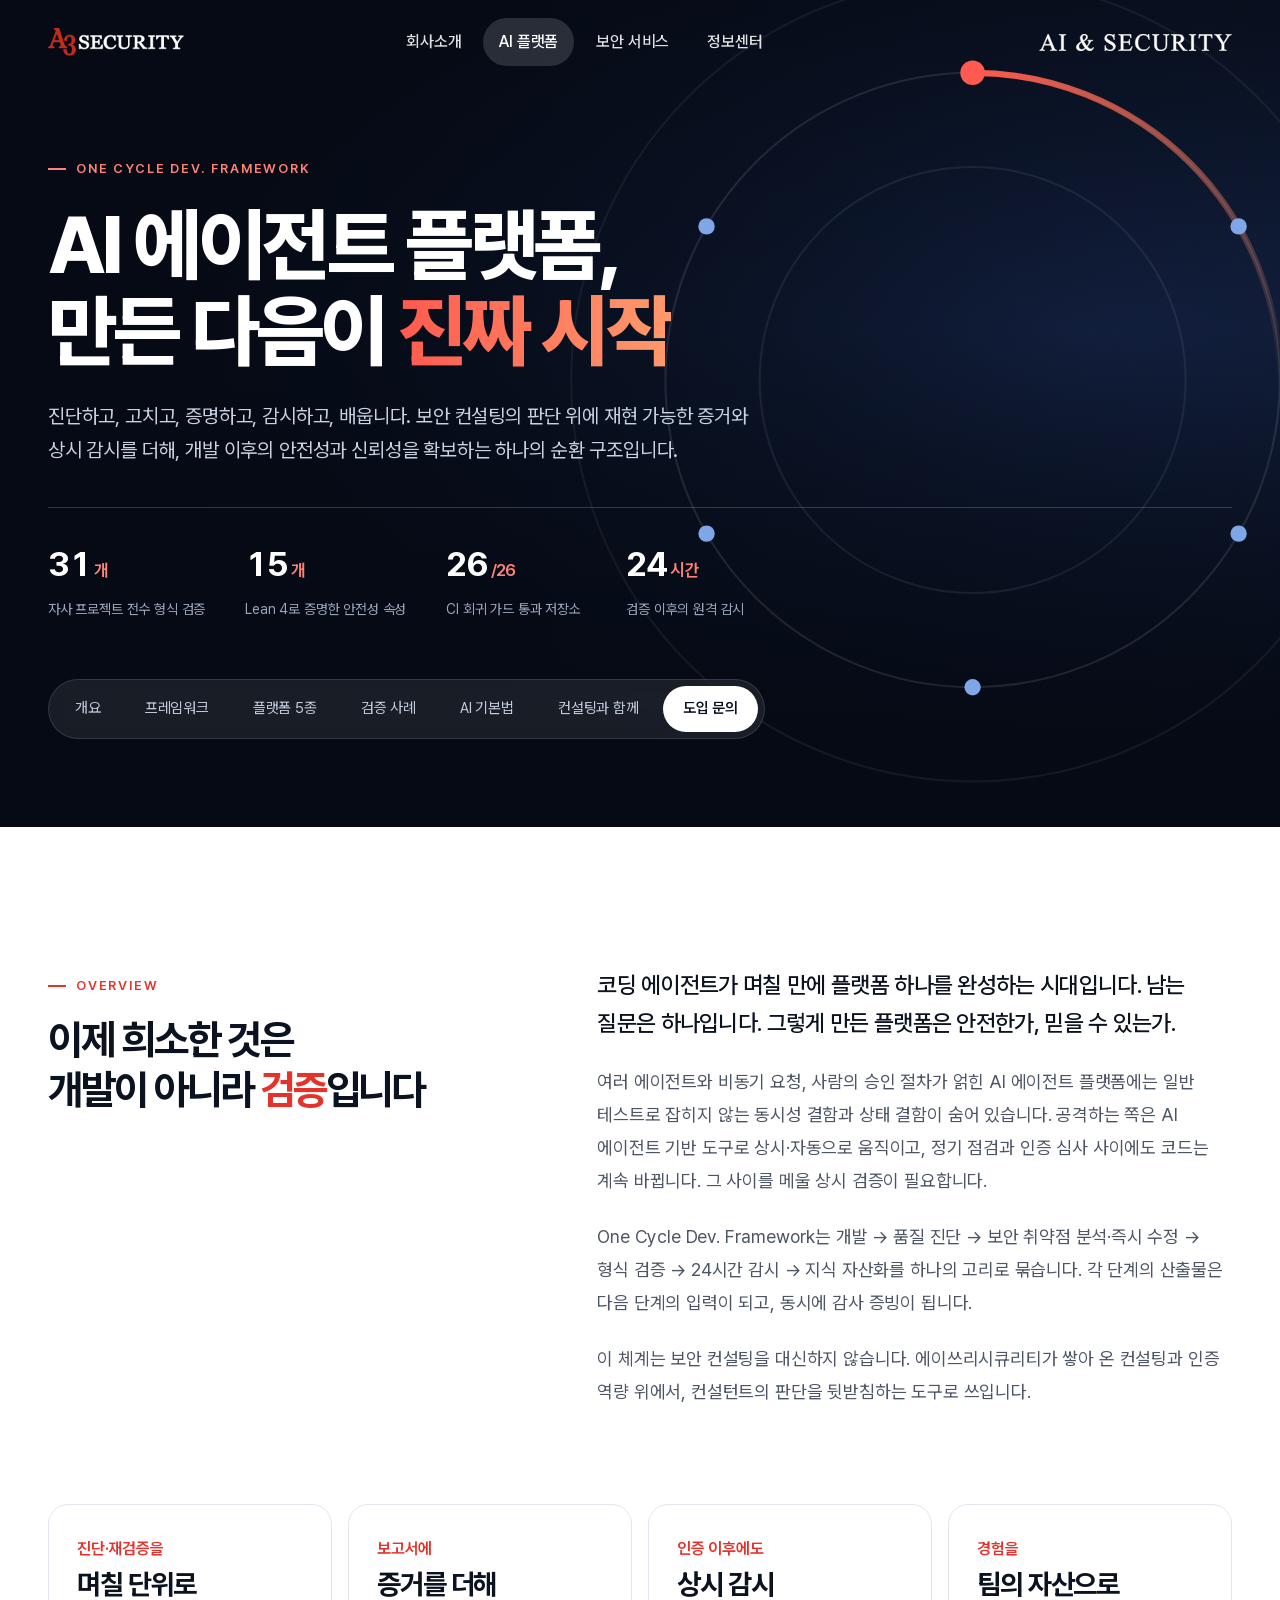
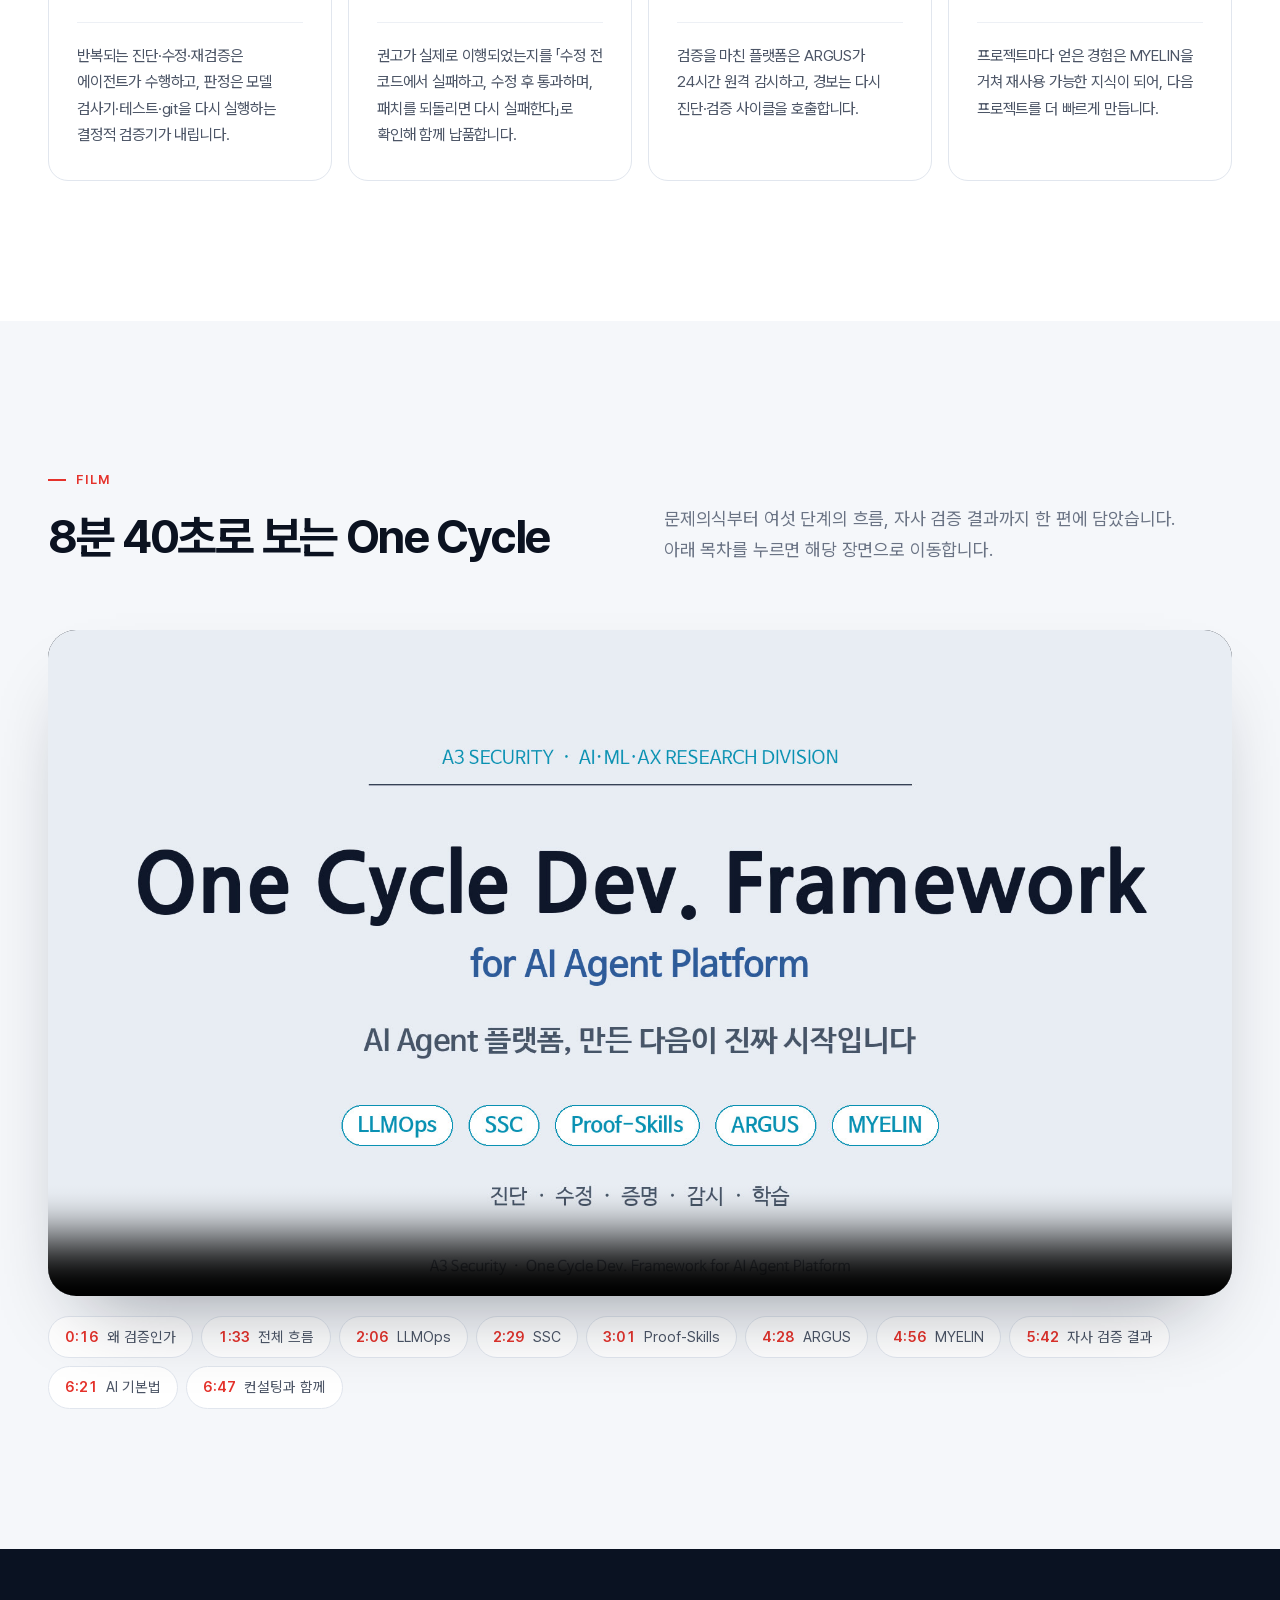
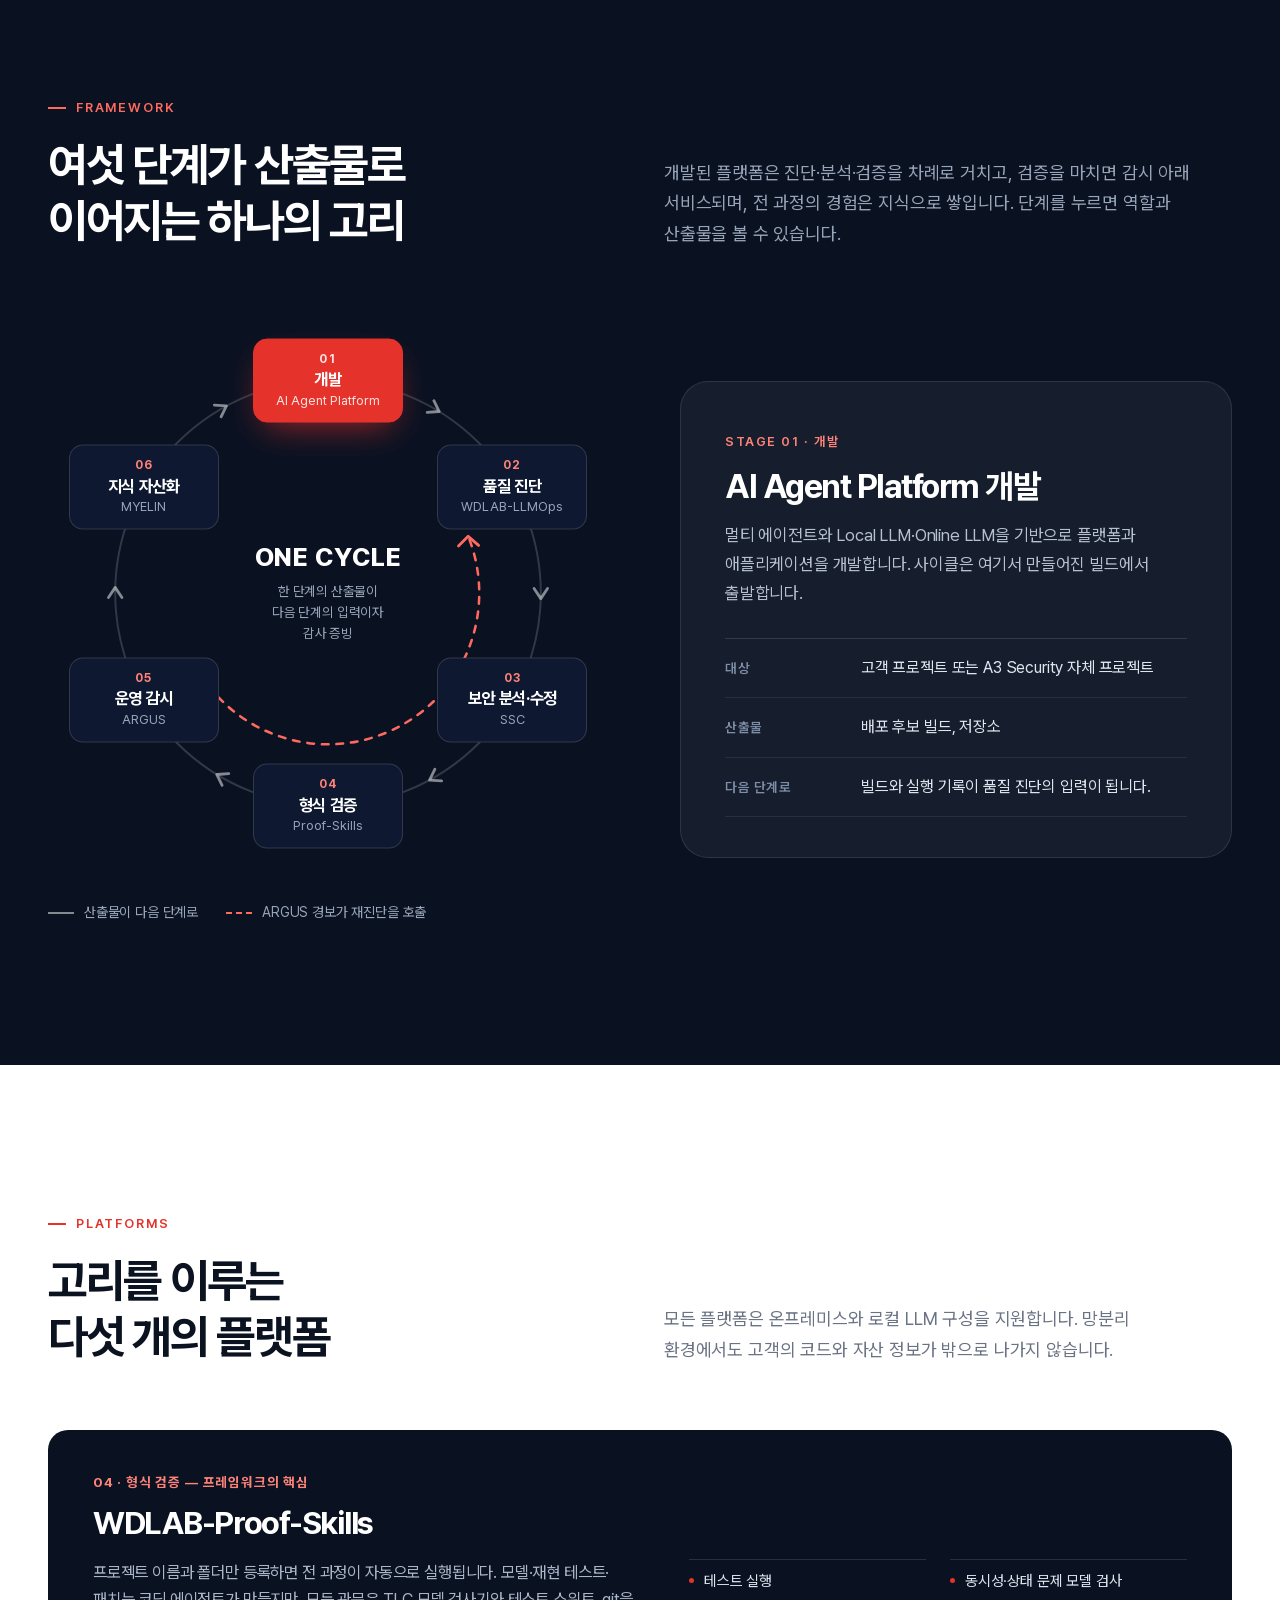
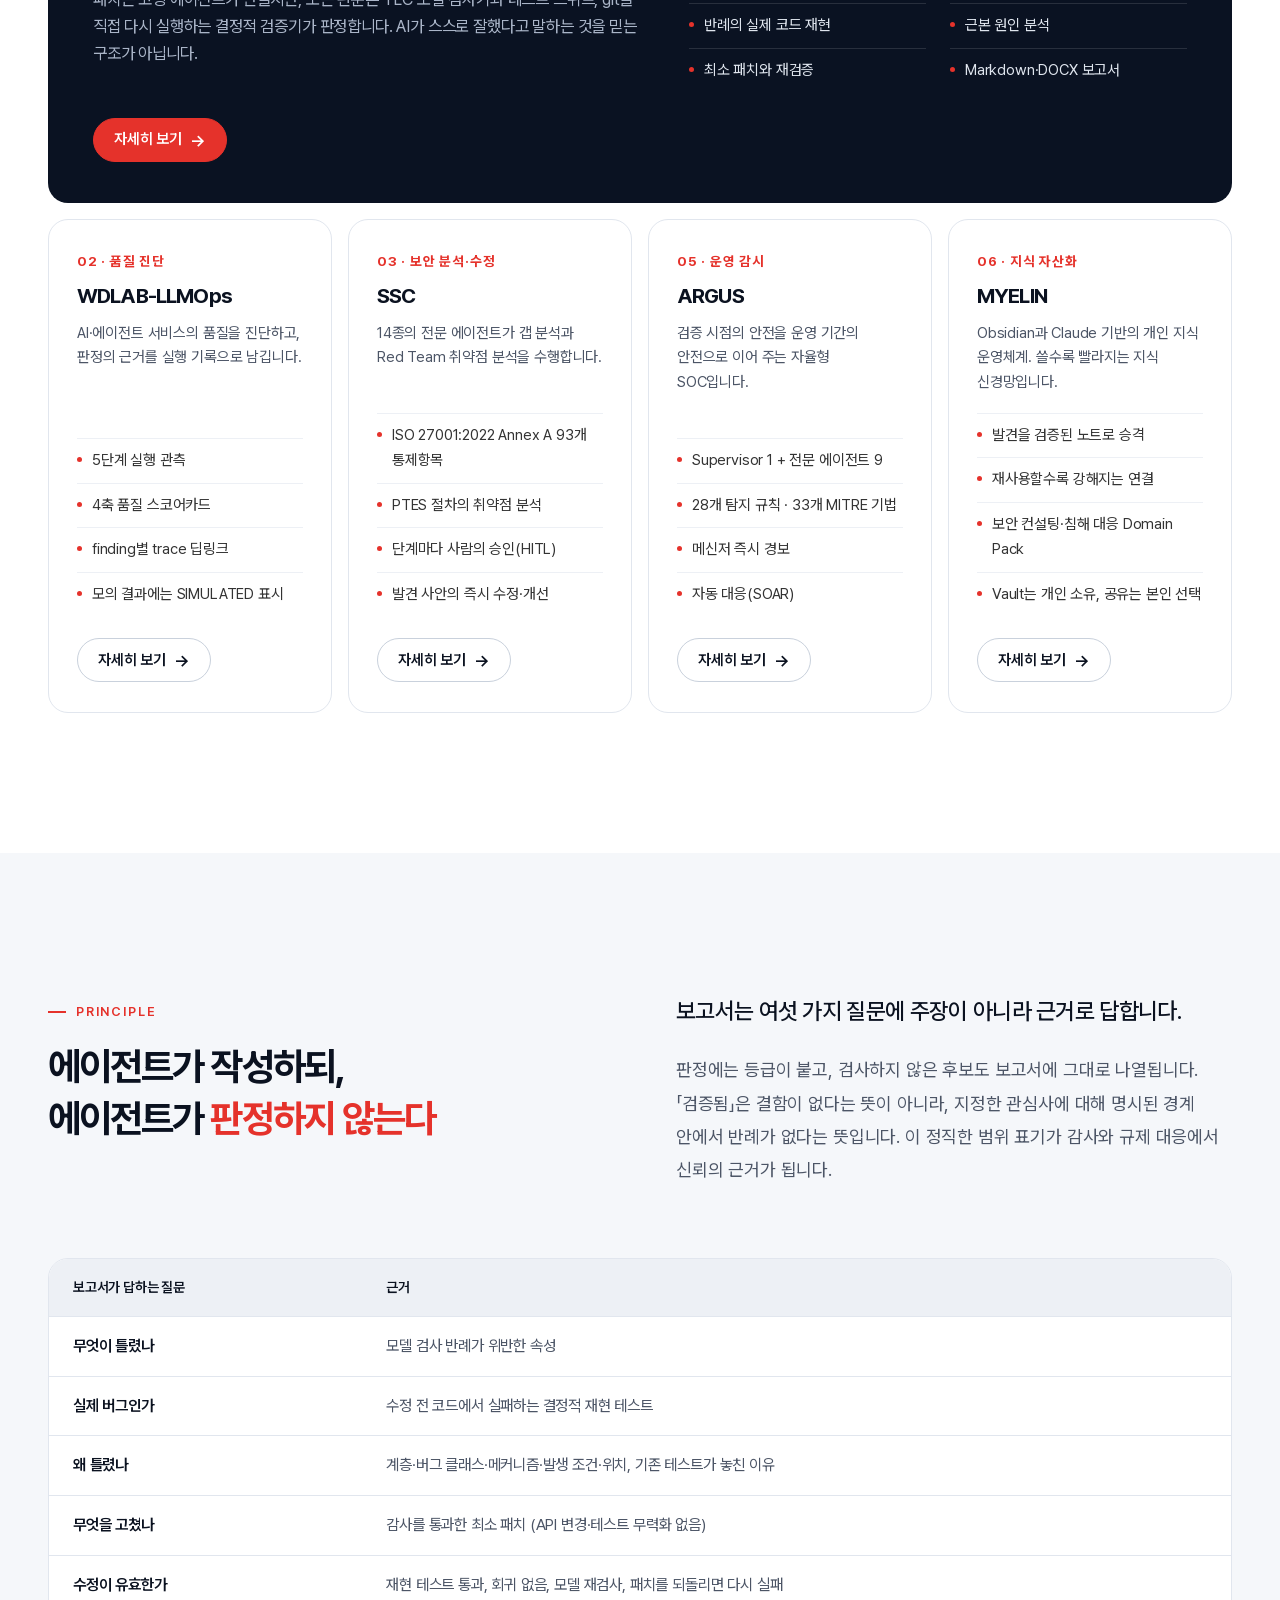
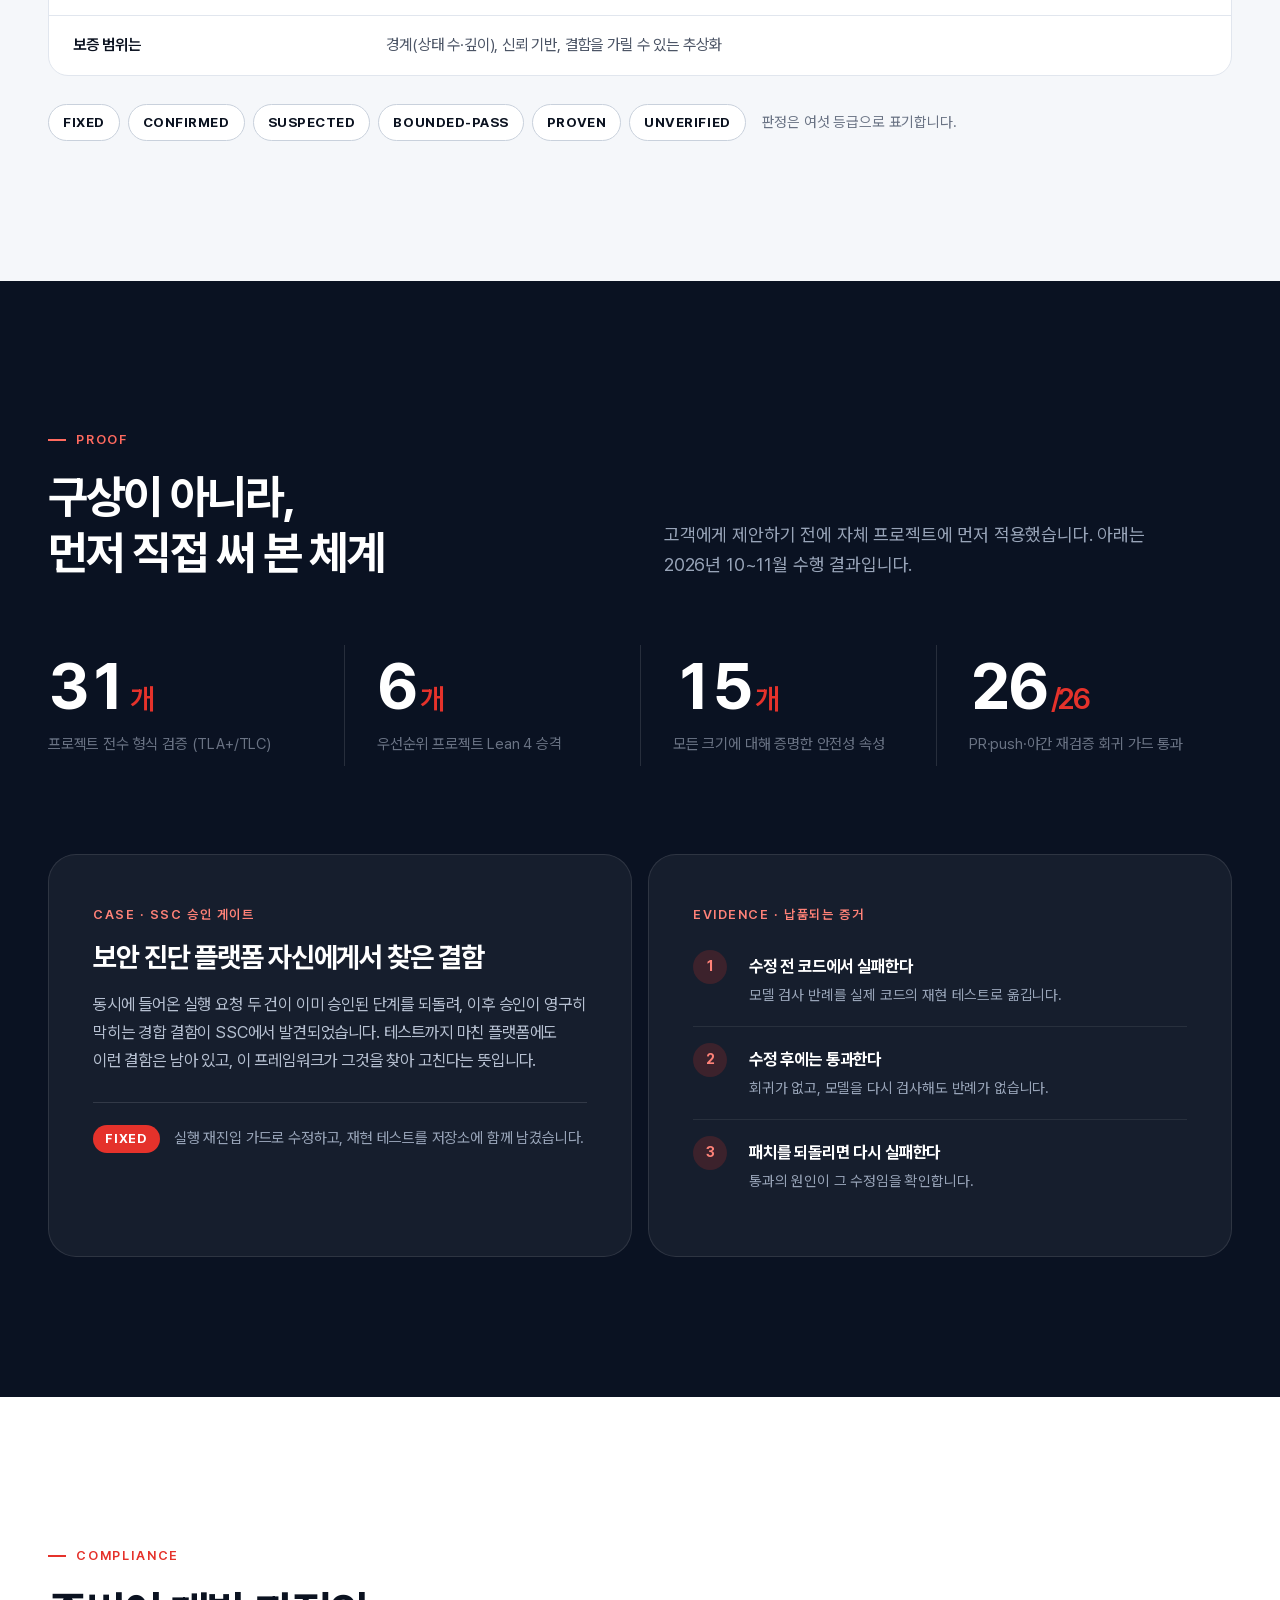
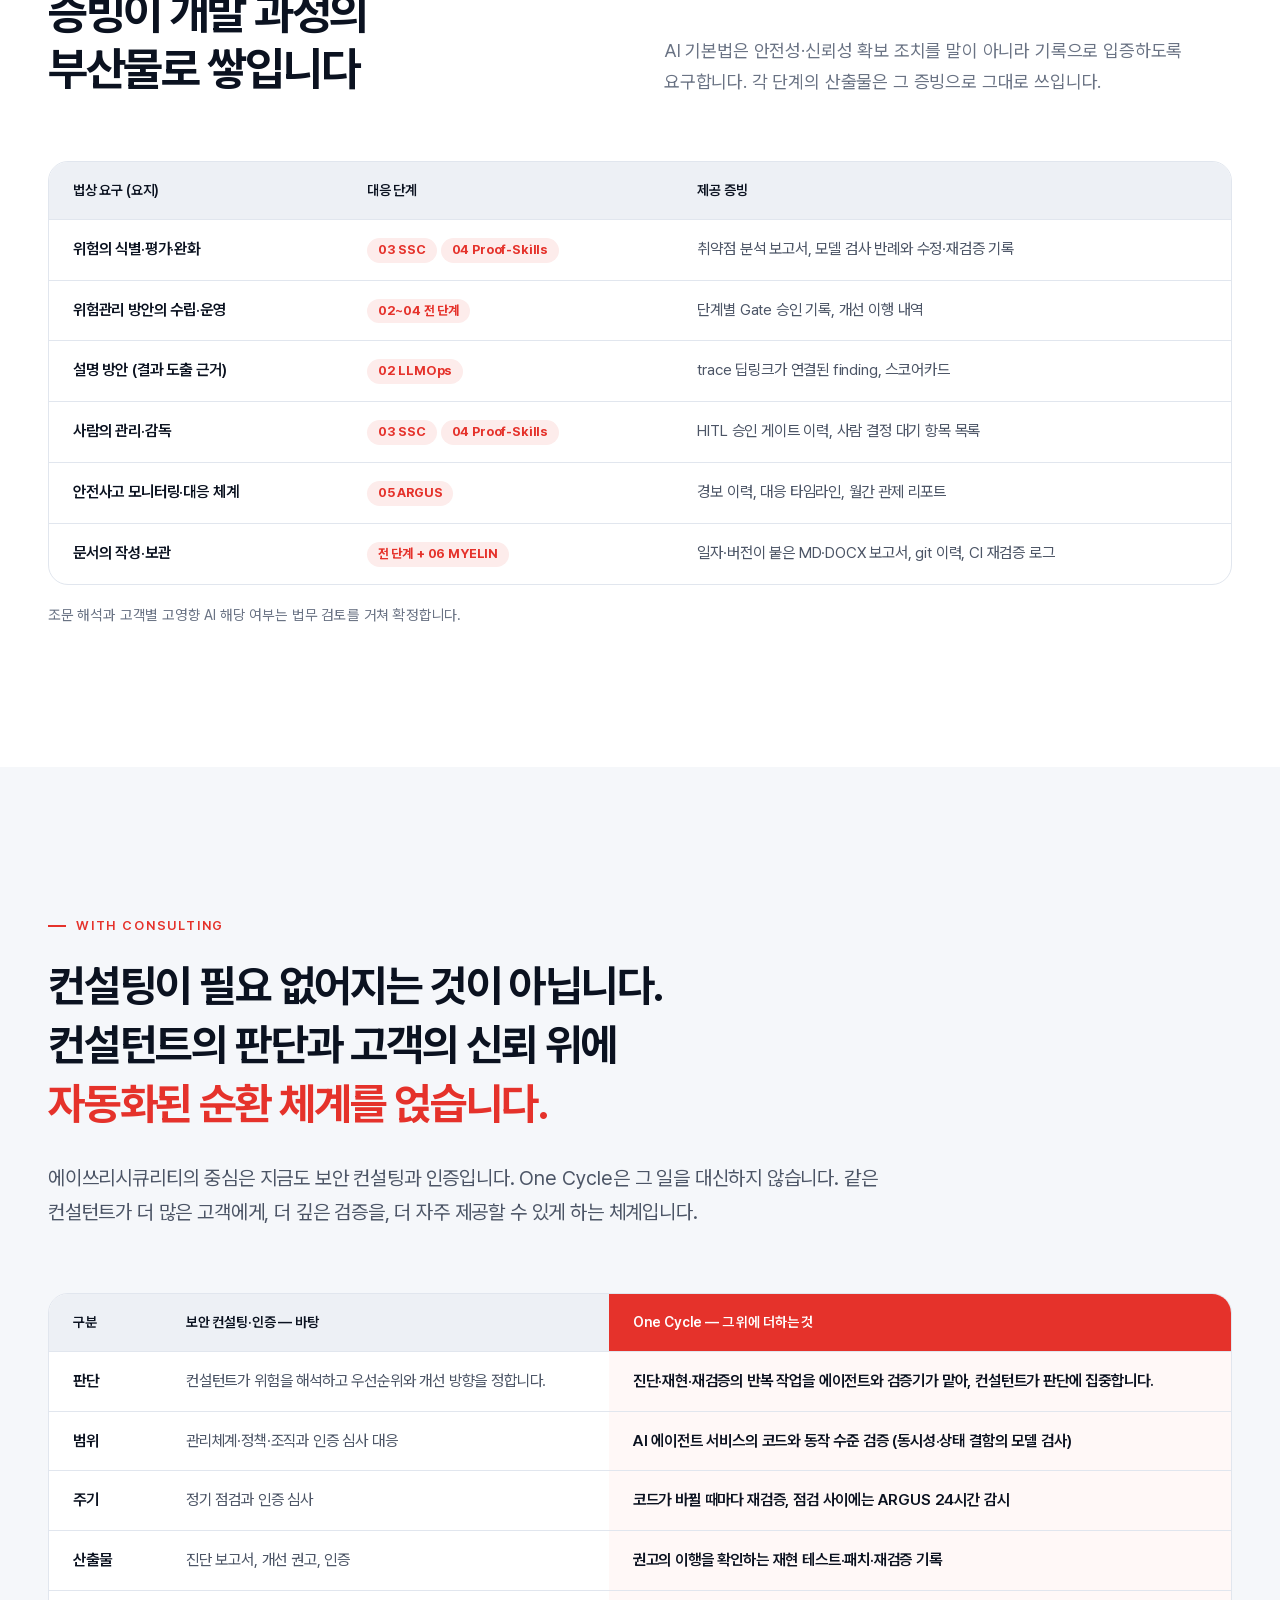
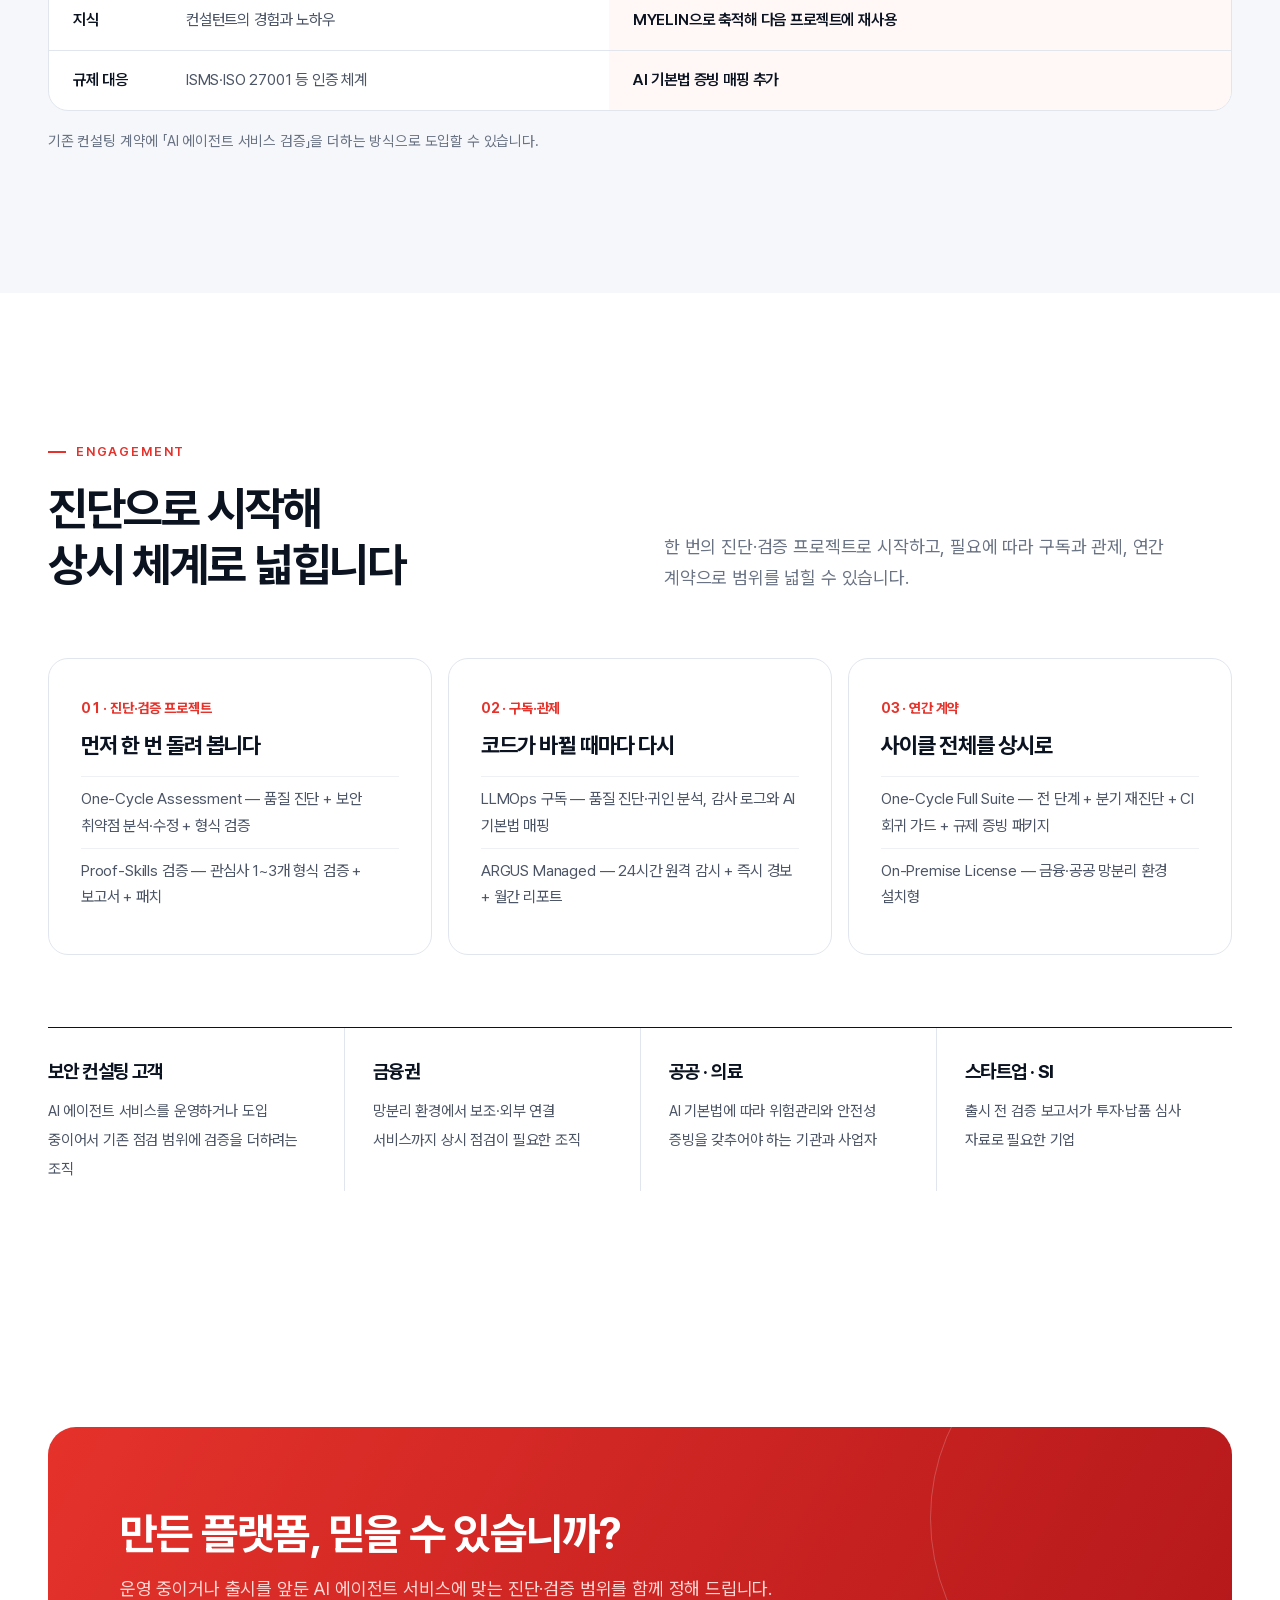
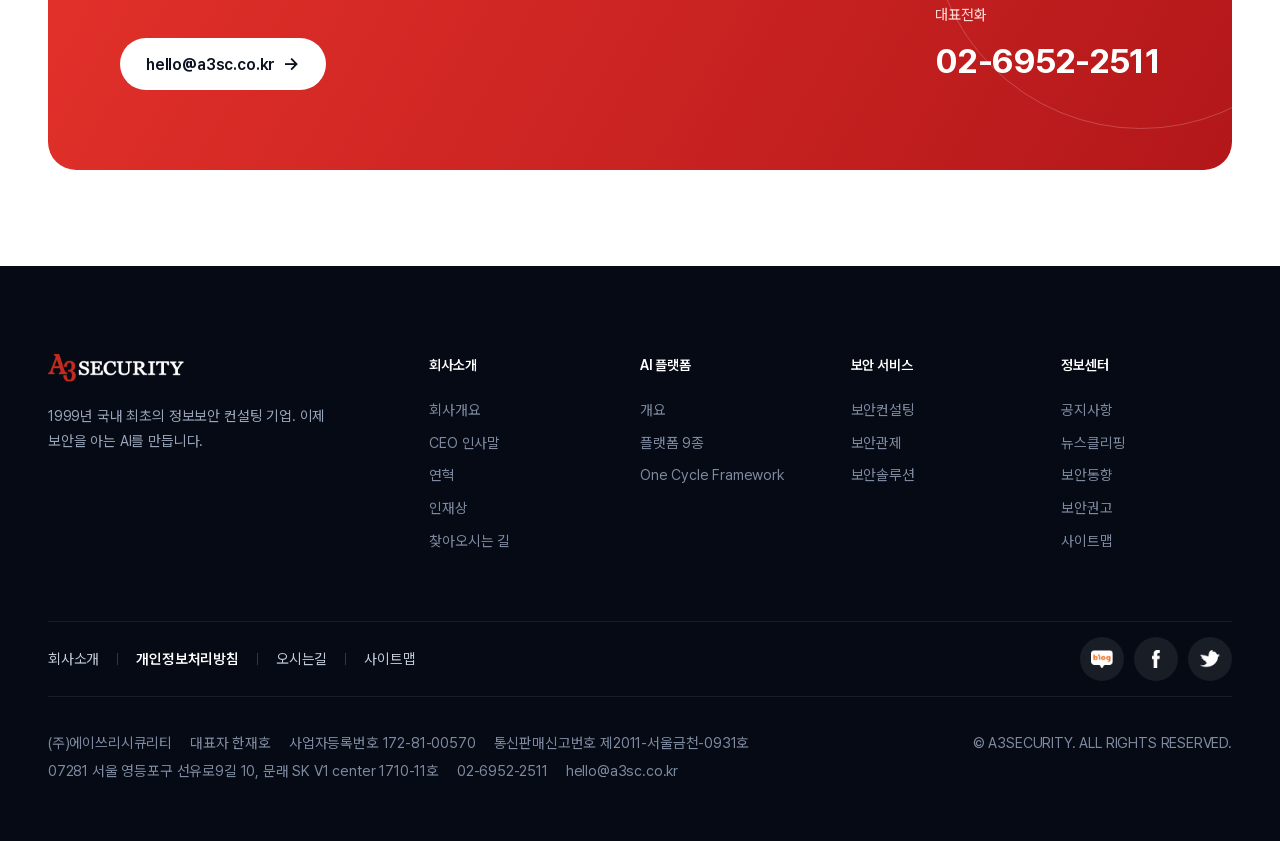
==== commit 3a64fdf1: "Add detail-page buttons to the five platform cards Each card links to its platform detail page; the " ====
--- a/index.html
+++ b/index.html
@@ -160,15 +160,20 @@
   <div class="rf">
     <article class="lead"><span class="oc-no">04 · 형식 검증 — 프레임워크의 핵심</span><h3>WDLAB-Proof-Skills</h3>
       <p>프로젝트 이름과 폴더만 등록하면 전 과정이 자동으로 실행됩니다. 모델·재현 테스트·패치는 코딩 에이전트가 만들지만, 모든 관문은 TLC 모델 검사기와 테스트 스위트, git을 직접 다시 실행하는 결정적 검증기가 판정합니다. AI가 스스로 잘했다고 말하는 것을 믿는 구조가 아닙니다.</p>
-      <ul><li>테스트 실행</li><li>동시성·상태 문제 모델 검사</li><li>반례의 실제 코드 재현</li><li>근본 원인 분석</li><li>최소 패치와 재검증</li><li>Markdown·DOCX 보고서</li></ul></article>
+      <ul><li>테스트 실행</li><li>동시성·상태 문제 모델 검사</li><li>반례의 실제 코드 재현</li><li>근본 원인 분석</li><li>최소 패치와 재검증</li><li>Markdown·DOCX 보고서</li></ul>
+      <a class="oc-more" href="https://wdlab1958.github.io/webpage_proof_skills/" aria-label="WDLAB-Proof-Skills 자세히 보기">자세히 보기 <span class="ar">→</span></a></article>
     <article><span class="oc-no">02 · 품질 진단</span><h3>WDLAB-LLMOps</h3><p>AI·에이전트 서비스의 품질을 진단하고, 판정의 근거를 실행 기록으로 남깁니다.</p>
-      <ul><li>5단계 실행 관측</li><li>4축 품질 스코어카드</li><li>finding별 trace 딥링크</li><li>모의 결과에는 SIMULATED 표시</li></ul></article>
+      <ul><li>5단계 실행 관측</li><li>4축 품질 스코어카드</li><li>finding별 trace 딥링크</li><li>모의 결과에는 SIMULATED 표시</li></ul>
+      <a class="oc-more" href="https://wdlab1958.github.io/WDLAB-LLMOps-Webpage/" aria-label="WDLAB-LLMOps 자세히 보기">자세히 보기 <span class="ar">→</span></a></article>
     <article><span class="oc-no">03 · 보안 분석·수정</span><h3>SSC</h3><p>14종의 전문 에이전트가 갭 분석과 Red Team 취약점 분석을 수행합니다.</p>
-      <ul><li>ISO 27001:2022 Annex A 93개 통제항목</li><li>PTES 절차의 취약점 분석</li><li>단계마다 사람의 승인(HITL)</li><li>발견 사안의 즉시 수정·개선</li></ul></article>
+      <ul><li>ISO 27001:2022 Annex A 93개 통제항목</li><li>PTES 절차의 취약점 분석</li><li>단계마다 사람의 승인(HITL)</li><li>발견 사안의 즉시 수정·개선</li></ul>
+      <a class="oc-more" href="https://wdlab1958.github.io/SSC-Platform-Webpage/" aria-label="SSC 자세히 보기">자세히 보기 <span class="ar">→</span></a></article>
     <article><span class="oc-no">05 · 운영 감시</span><h3>ARGUS</h3><p>검증 시점의 안전을 운영 기간의 안전으로 이어 주는 자율형 SOC입니다.</p>
-      <ul><li>Supervisor 1 + 전문 에이전트 9</li><li>28개 탐지 규칙 · 33개 MITRE 기법</li><li>메신저 즉시 경보</li><li>자동 대응(SOAR)</li></ul></article>
+      <ul><li>Supervisor 1 + 전문 에이전트 9</li><li>28개 탐지 규칙 · 33개 MITRE 기법</li><li>메신저 즉시 경보</li><li>자동 대응(SOAR)</li></ul>
+      <a class="oc-more" href="https://wdlab1958.github.io/ARGUS-Webpage/" aria-label="ARGUS 자세히 보기">자세히 보기 <span class="ar">→</span></a></article>
     <article><span class="oc-no">06 · 지식 자산화</span><h3>MYELIN</h3><p>Obsidian과 Claude 기반의 개인 지식 운영체계. 쓸수록 빨라지는 지식 신경망입니다.</p>
-      <ul><li>발견을 검증된 노트로 승격</li><li>재사용할수록 강해지는 연결</li><li>보안 컨설팅·침해 대응 Domain Pack</li><li>Vault는 개인 소유, 공유는 본인 선택</li></ul></article>
+      <ul><li>발견을 검증된 노트로 승격</li><li>재사용할수록 강해지는 연결</li><li>보안 컨설팅·침해 대응 Domain Pack</li><li>Vault는 개인 소유, 공유는 본인 선택</li></ul>
+      <a class="oc-more" href="https://wdlab1958.github.io/webpage_myelin/" aria-label="MYELIN 자세히 보기">자세히 보기 <span class="ar">→</span></a></article>
   </div>
 </div></section>
 
--- a/resources/css/A3/renewal/onecycle.css
+++ b/resources/css/A3/renewal/onecycle.css
@@ -76,6 +76,13 @@
 /* ---------- 플랫폼 카드(.rf) 보강 ---------- */
 .oc-no{display:block;font-size:13.5px;font-weight:700;letter-spacing:.06em;color:var(--red);margin-bottom:10px;font-variant-numeric:tabular-nums}
 .rf .lead .oc-no{grid-column:1/-1;color:#ff8278;margin-bottom:-6px}
+/* 각 플랫폼 상세 화면으로 가는 「자세히 보기」 */
+.oc-more{display:inline-flex;align-items:center;gap:8px;align-self:flex-start;margin-top:22px;height:44px;padding:0 20px;border-radius:999px;border:1px solid var(--g300);font-size:15px;font-weight:600;color:var(--ink);white-space:nowrap;transition:.2s}
+.oc-more:hover{background:var(--ink);border-color:var(--ink);color:#fff}
+.oc-more:focus-visible{outline:2px solid var(--red);outline-offset:3px}
+.oc-more .ar{font-size:17px;line-height:1}
+.rf .lead .oc-more{grid-column:1/-1;justify-self:start;margin-top:10px;background:var(--red);border-color:var(--red);color:#fff}
+.rf .lead .oc-more:hover{background:var(--red-d);border-color:var(--red-d)}
 
 /* ---------- 원칙 · 표 ---------- */
 .oc-principle{display:grid;grid-template-columns:1fr 1fr;gap:72px;align-items:start;margin-bottom:72px}
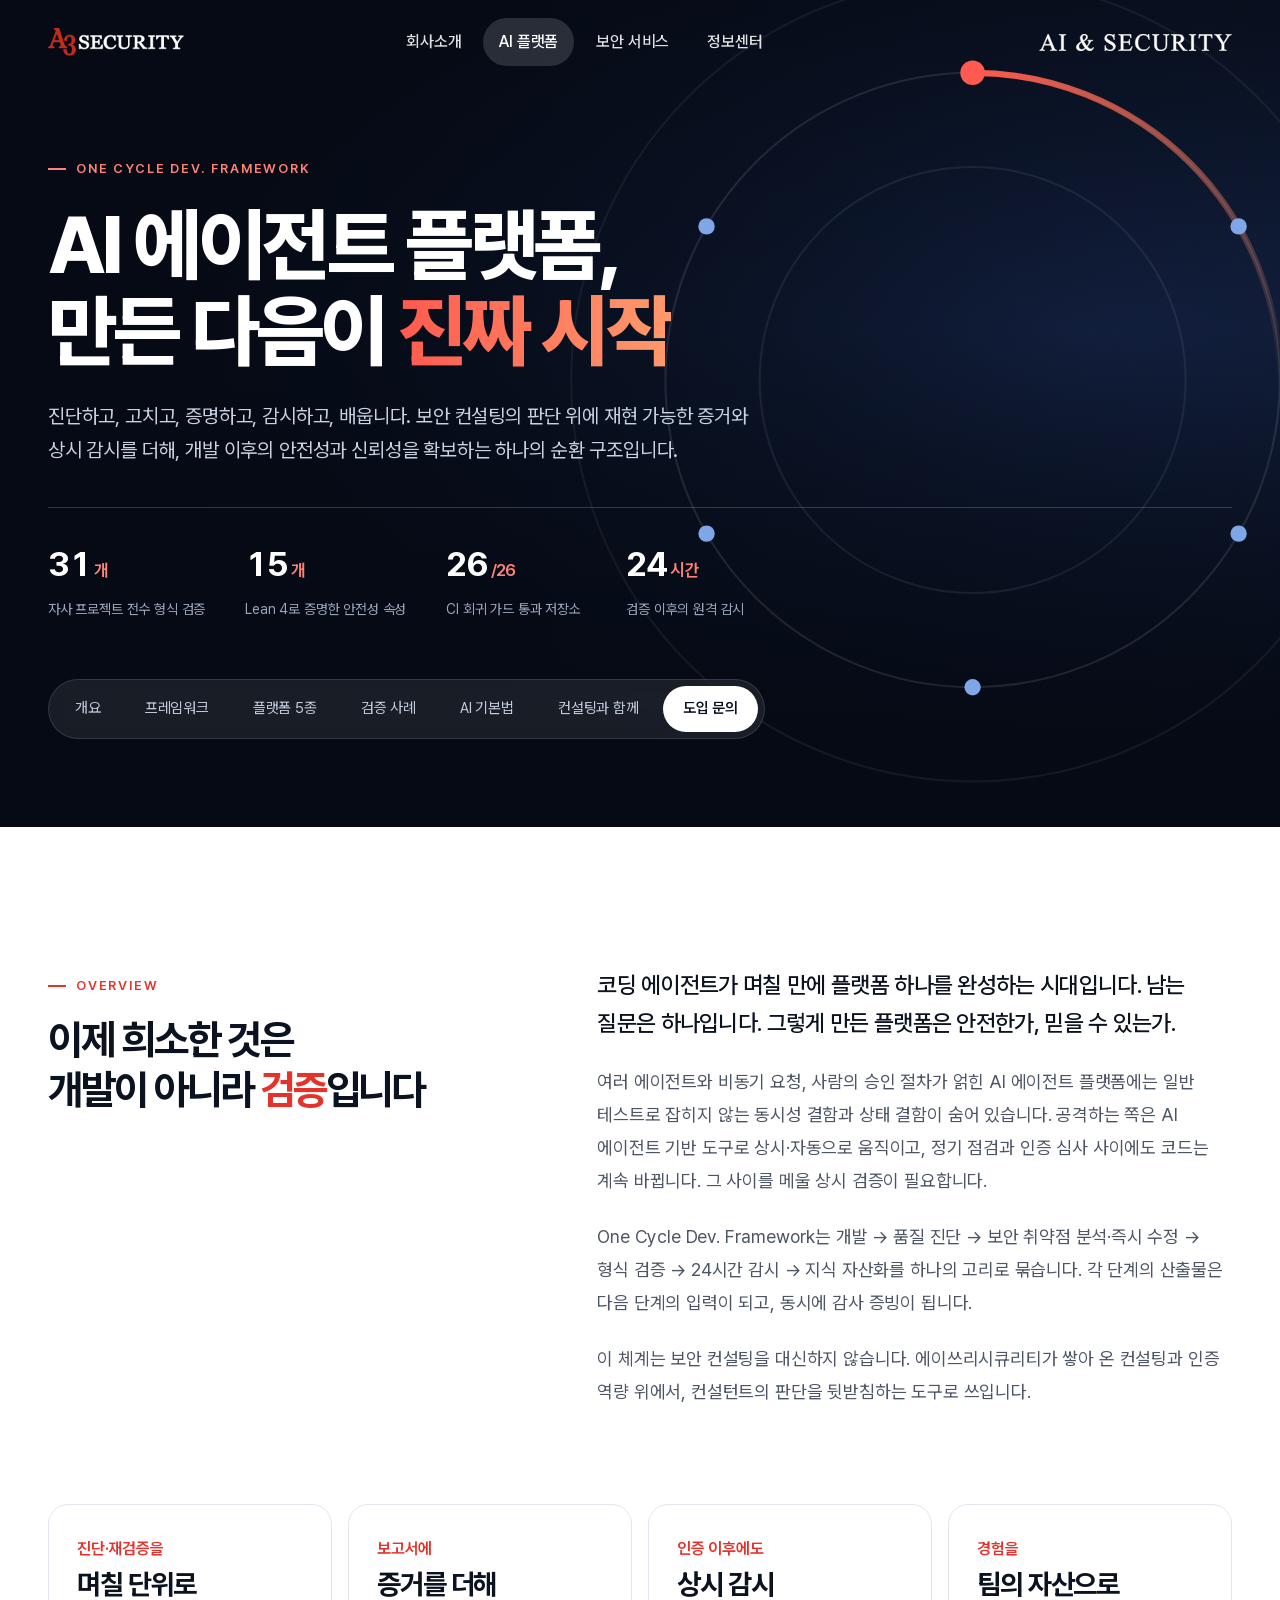
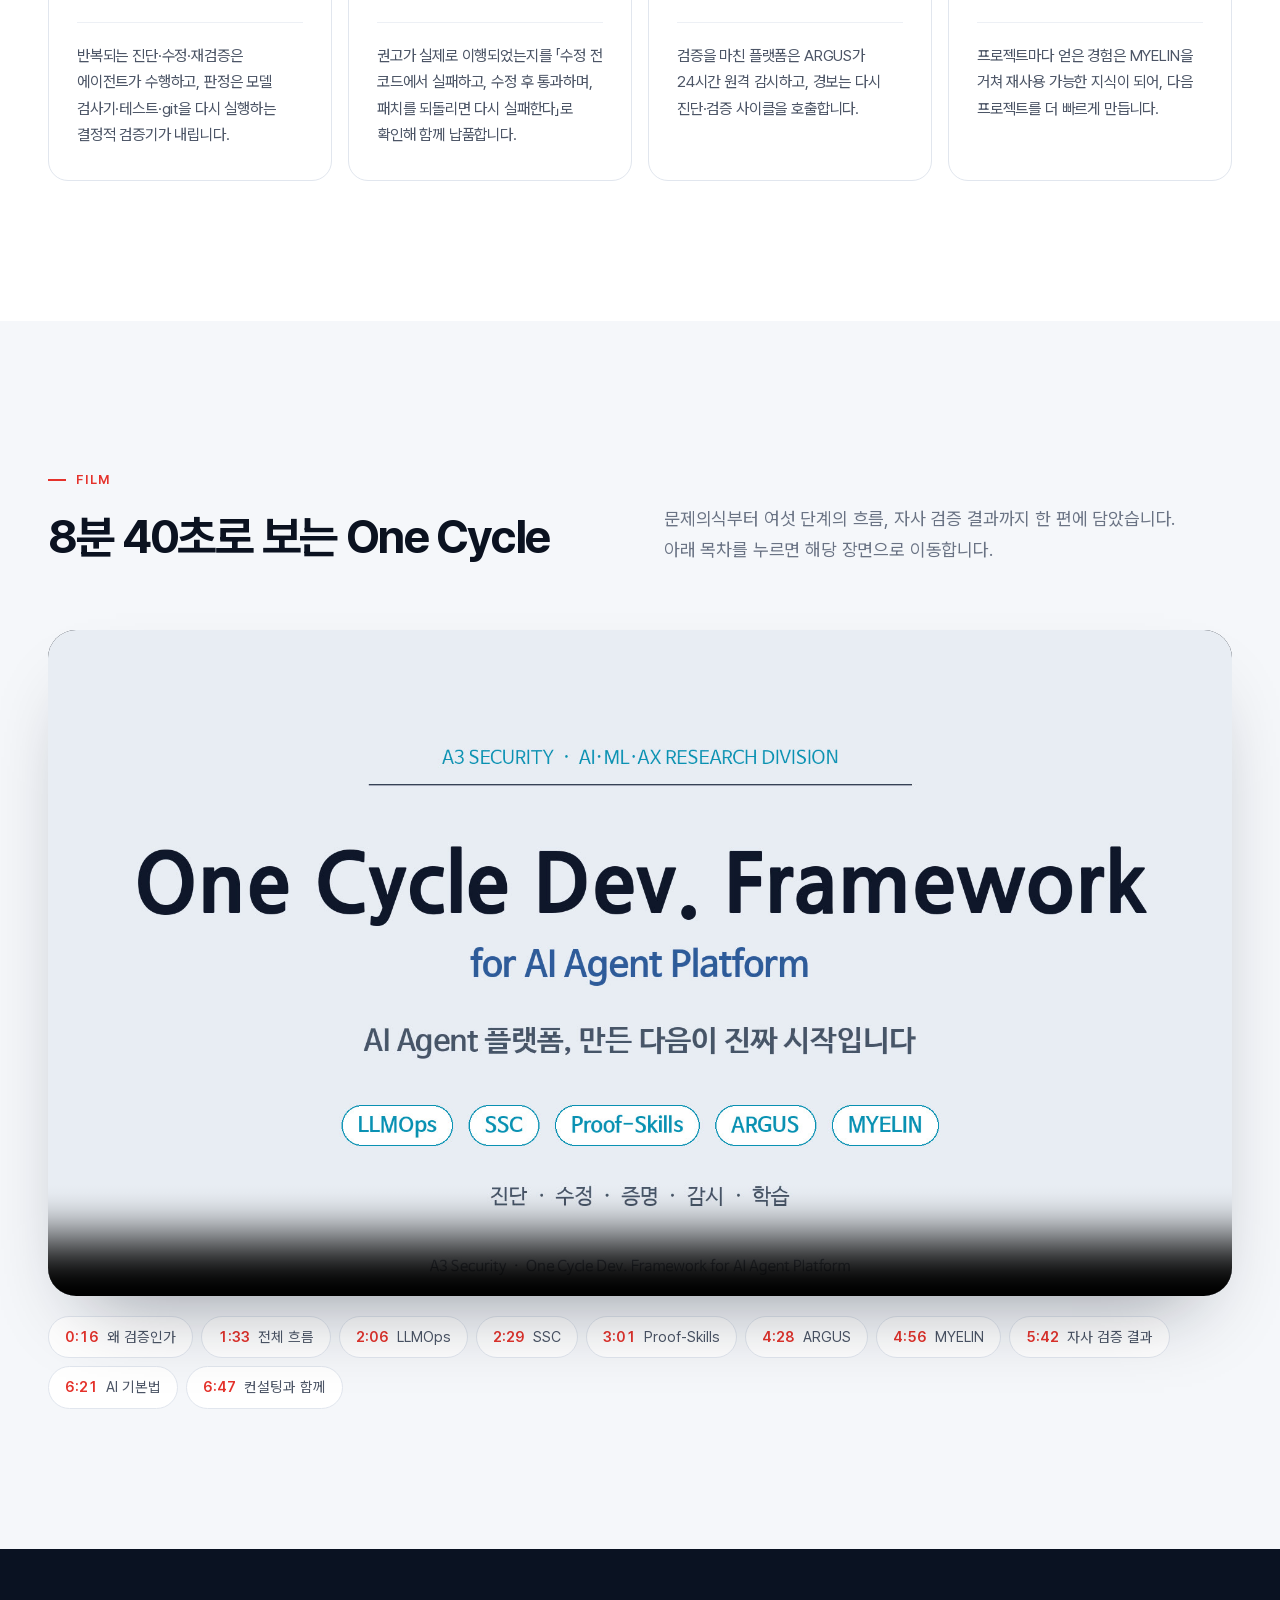
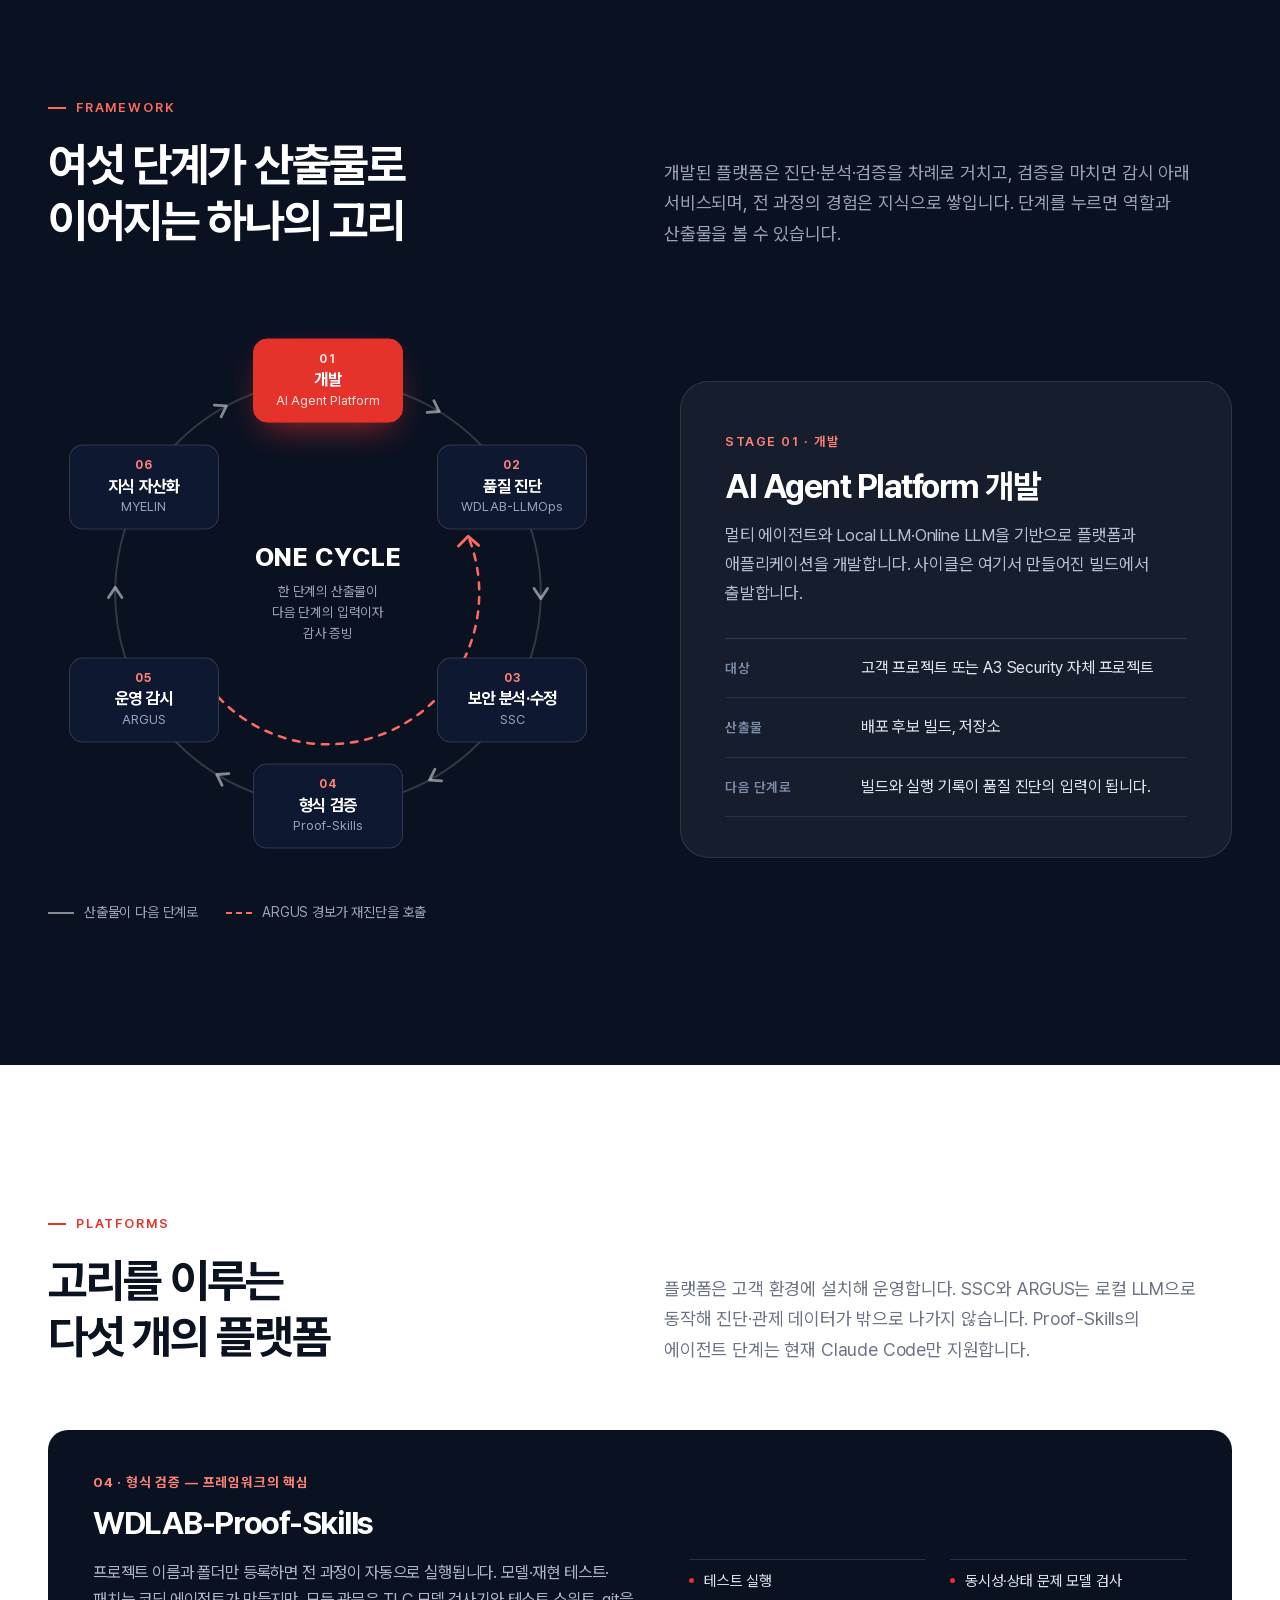
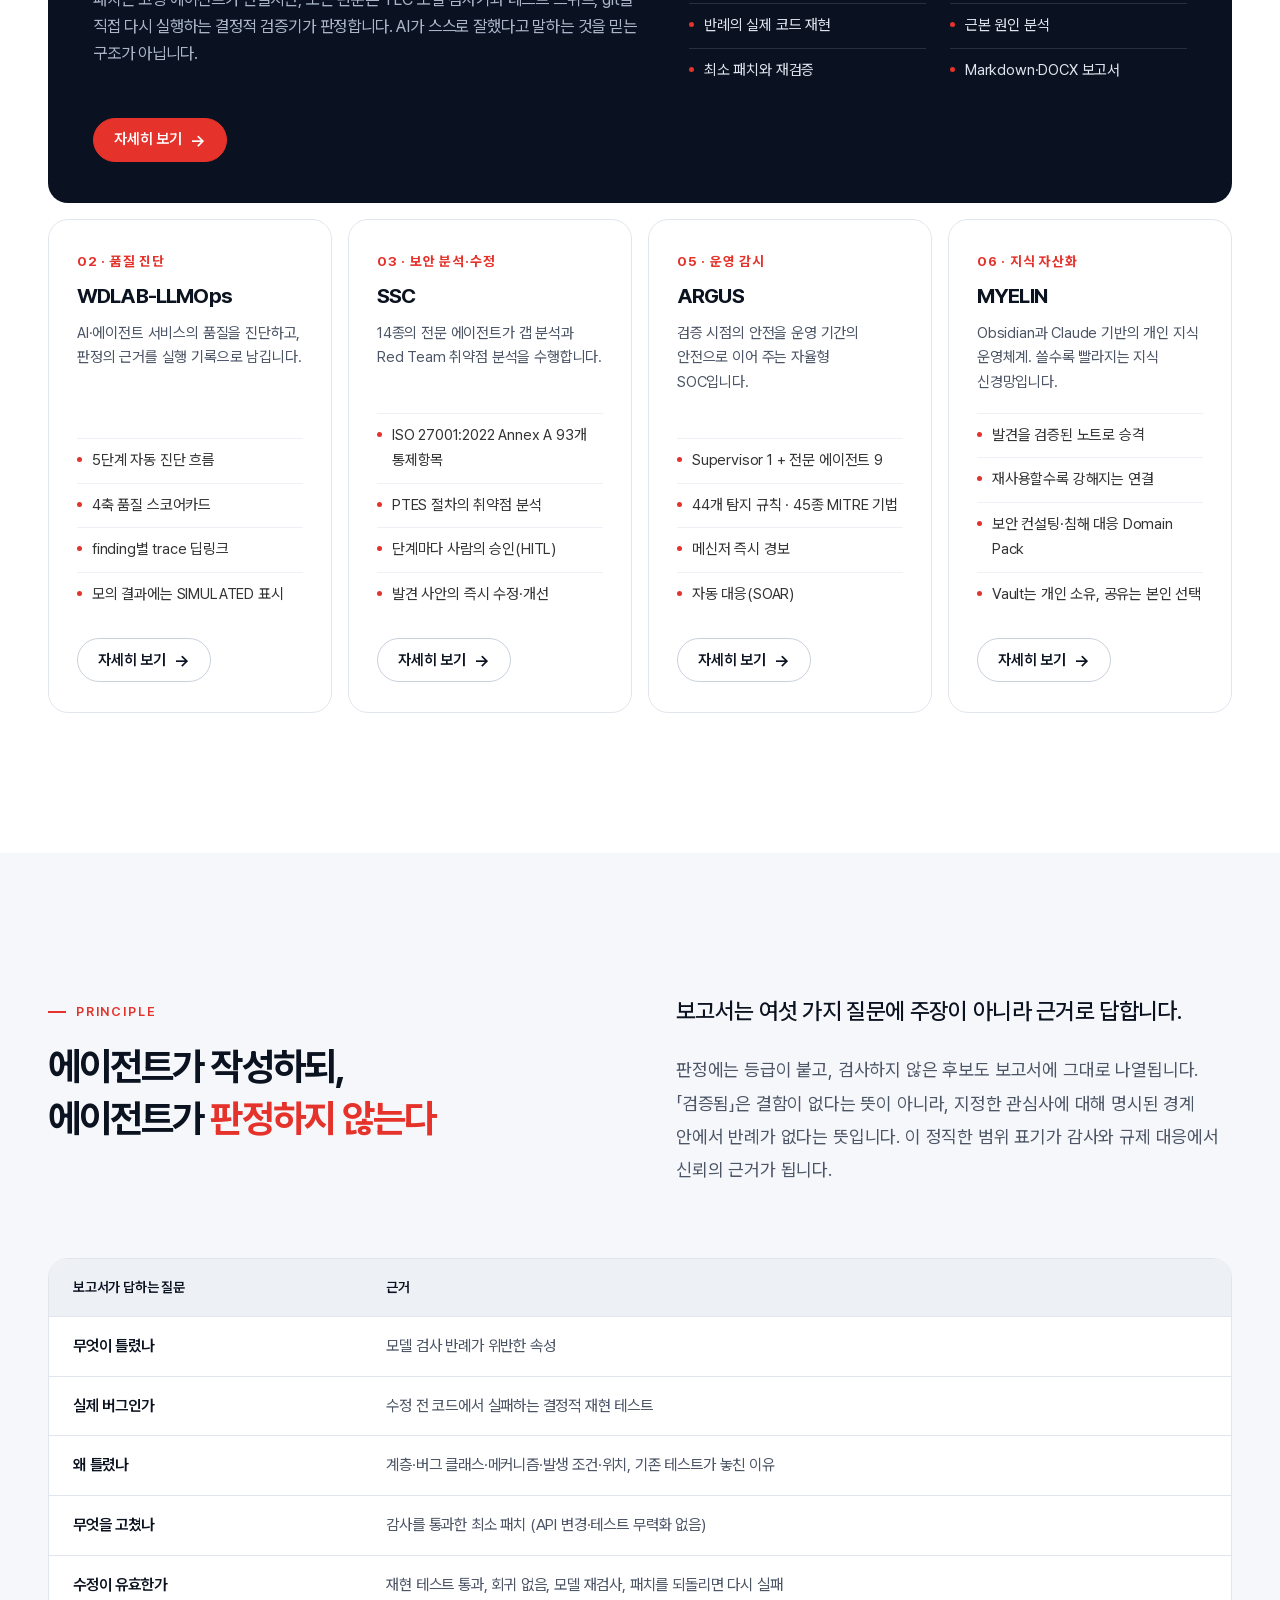
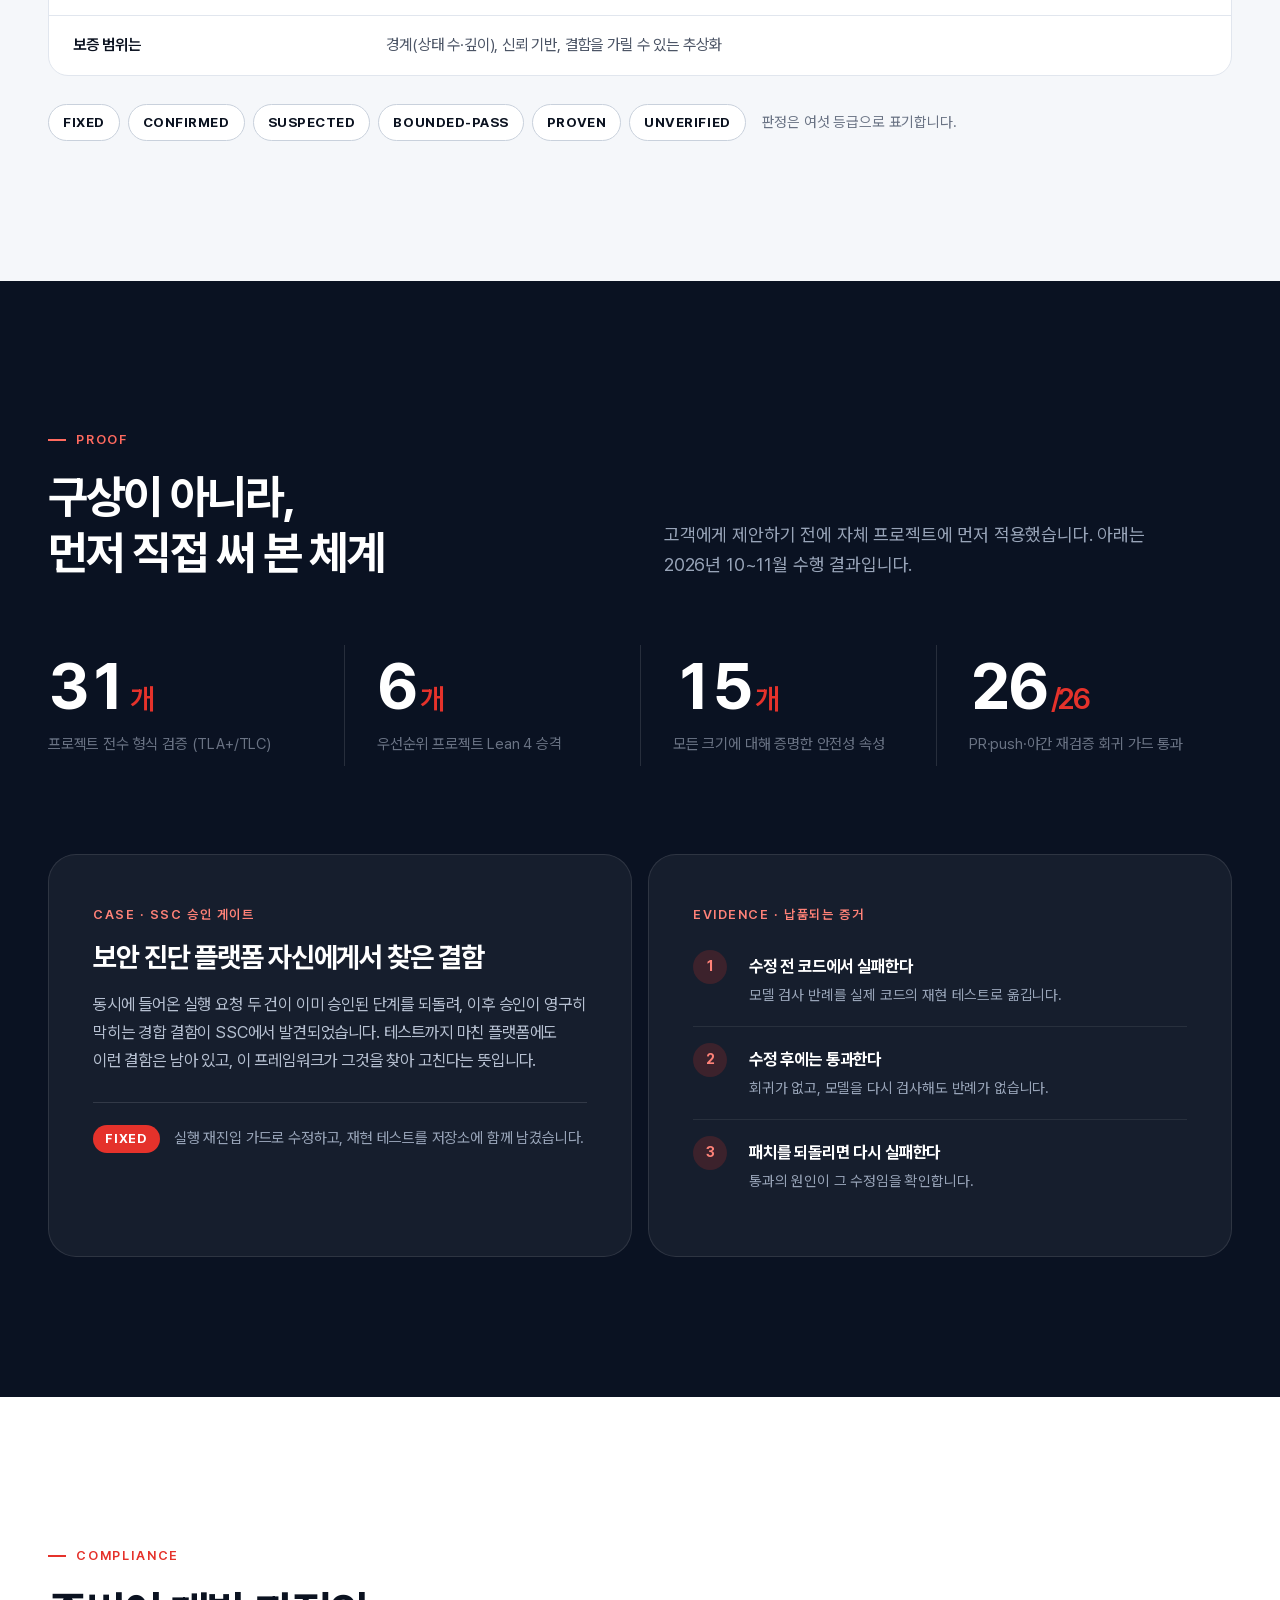
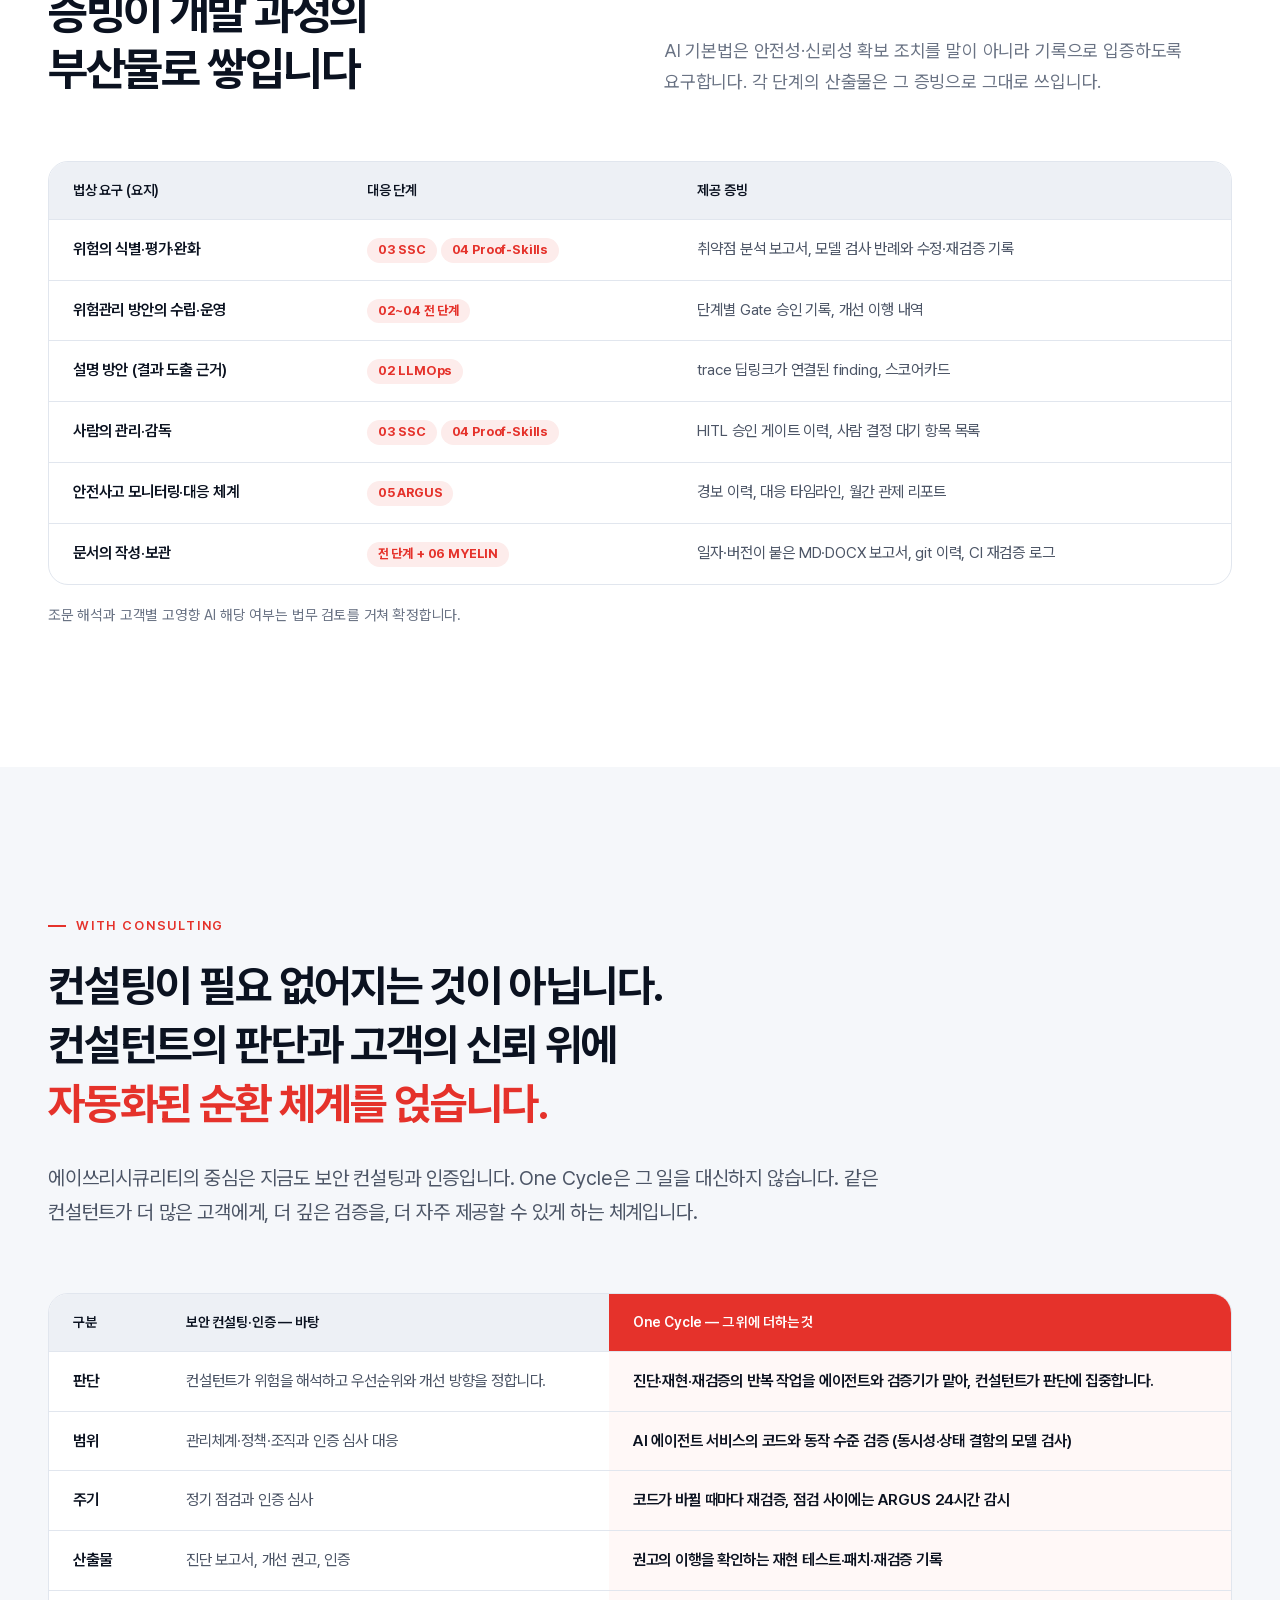
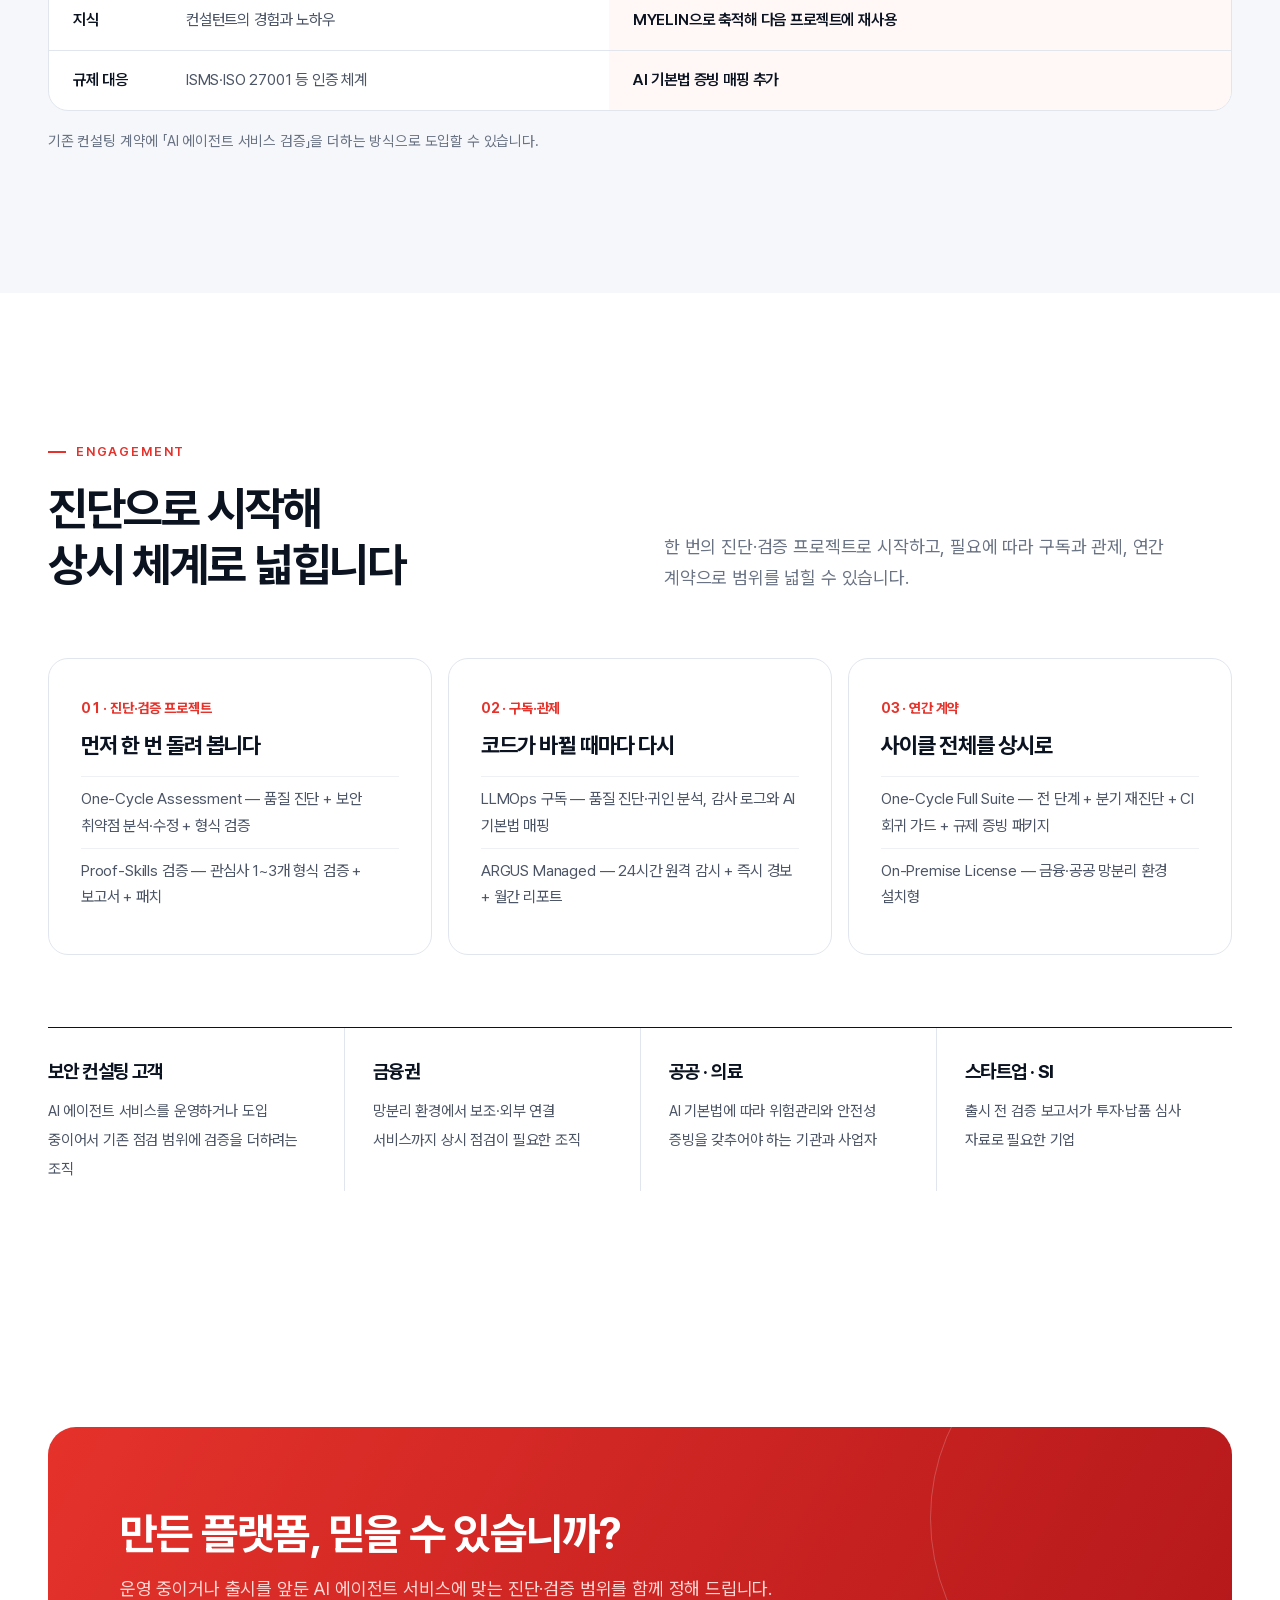
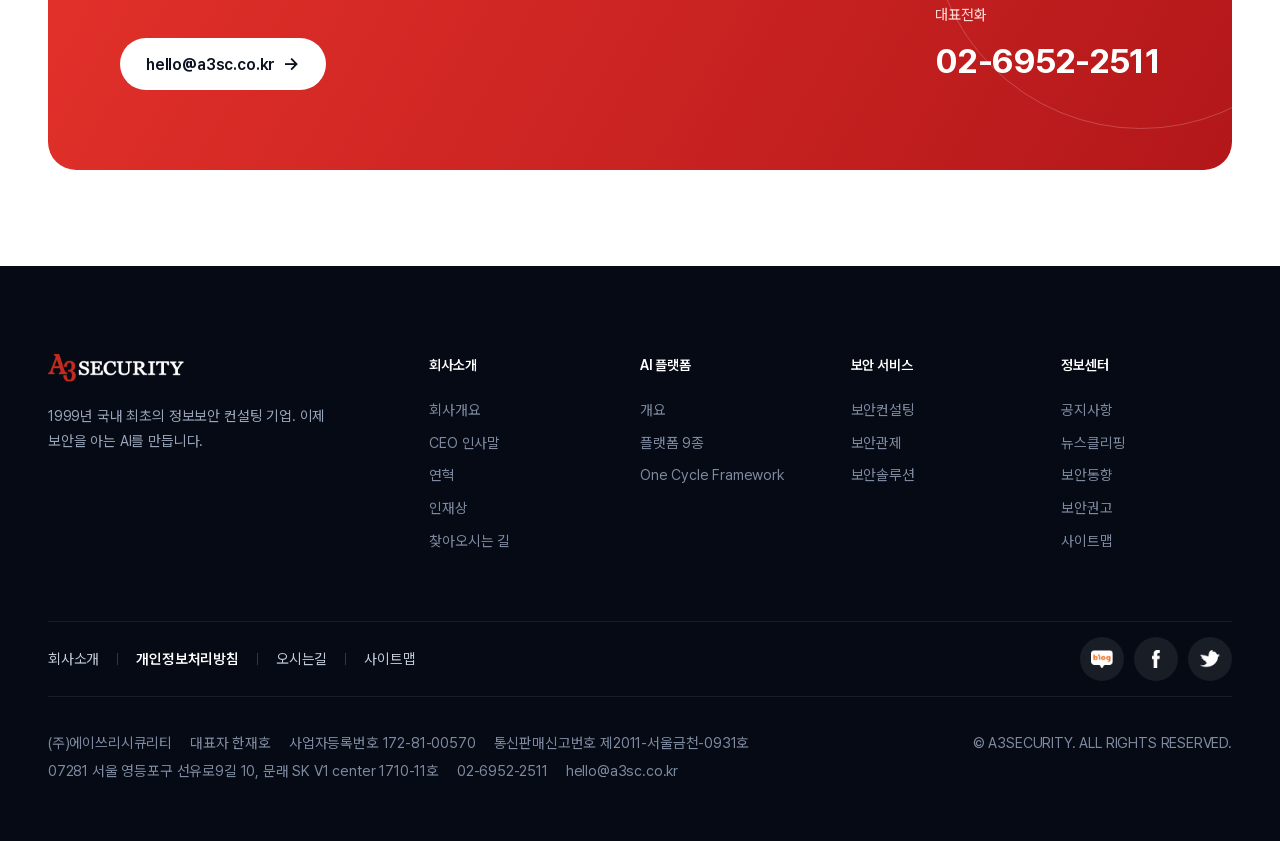
==== commit 890d1a35: "Align ARGUS figures (44 rules, 45 techniques), LLM scope and LLMOps wording with the detail pages Co" ====
--- a/index.html
+++ b/index.html
@@ -136,7 +136,7 @@
     <div class="oc-panels">
       <article class="oc-panel" role="tabpanel" id="oc-p1" aria-labelledby="oc-t1"><span class="st">STAGE 01 · 개발</span><h3>AI Agent Platform 개발</h3><p>멀티 에이전트와 Local LLM·Online LLM을 기반으로 플랫폼과 애플리케이션을 개발합니다. 사이클은 여기서 만들어진 빌드에서 출발합니다.</p>
         <dl><div><dt>대상</dt><dd>고객 프로젝트 또는 A3 Security 자체 프로젝트</dd></div><div><dt>산출물</dt><dd>배포 후보 빌드, 저장소</dd></div><div><dt>다음 단계로</dt><dd>빌드와 실행 기록이 품질 진단의 입력이 됩니다.</dd></div></dl></article>
-      <article class="oc-panel" role="tabpanel" id="oc-p2" aria-labelledby="oc-t2"><span class="st">STAGE 02 · 품질 진단</span><h3>WDLAB-LLMOps</h3><p>에이전트 실행을 5단계로 관측하고 4축 스코어카드로 서비스 품질을 진단합니다.</p>
+      <article class="oc-panel" role="tabpanel" id="oc-p2" aria-labelledby="oc-t2"><span class="st">STAGE 02 · 품질 진단</span><h3>WDLAB-LLMOps</h3><p>에이전트 실행을 기록으로 남기고, 5단계 자동 진단과 4축 스코어카드로 서비스 품질을 진단합니다.</p>
         <dl><div><dt>핵심 기능</dt><dd>5단계 실행 모니터, 4축 스코어카드, finding별 trace 딥링크</dd></div><div><dt>산출물</dt><dd>품질 스코어카드, finding 목록</dd></div><div><dt>증빙으로서</dt><dd>모든 finding이 해당 실행 기록으로 연결되어 「왜 그런 판정인가」를 추적할 수 있습니다.</dd></div></dl></article>
       <article class="oc-panel" role="tabpanel" id="oc-p3" aria-labelledby="oc-t3"><span class="st">STAGE 03 · 보안 분석·즉시 수정</span><h3>SSC · Self Security Consulting</h3><p>셀프 보안 자가진단과 Red Team 취약점 분석을 수행하고, 문제가 되는 사안은 곧바로 수정합니다.</p>
         <dl><div><dt>핵심 기능</dt><dd>ISO 27001:2022 기반 6단계 자가진단, PTES 8단계 Red Team 취약점 분석</dd></div><div><dt>산출물</dt><dd>취약점 분석 보고서, 개선 이행 내역</dd></div><div><dt>다음 단계로</dt><dd>수정이 유효한지는 형식 검증 단계가 확인합니다.</dd></div></dl></article>
@@ -156,20 +156,20 @@
 
 <!-- 플랫폼 5종 -->
 <section class="sec"><div class="wrap oc-anchor" id="stages">
-  <div class="sec-h"><div><span class="kicker">Platforms</span><h2>고리를 이루는<br>다섯 개의 플랫폼</h2></div><p>모든 플랫폼은 온프레미스와 로컬 LLM 구성을 지원합니다. 망분리 환경에서도 고객의 코드와 자산 정보가 밖으로 나가지 않습니다.</p></div>
+  <div class="sec-h"><div><span class="kicker">Platforms</span><h2>고리를 이루는<br>다섯 개의 플랫폼</h2></div><p>플랫폼은 고객 환경에 설치해 운영합니다. SSC와 ARGUS는 로컬 LLM으로 동작해 진단·관제 데이터가 밖으로 나가지 않습니다. Proof-Skills의 에이전트 단계는 현재 Claude Code만 지원합니다.</p></div>
   <div class="rf">
     <article class="lead"><span class="oc-no">04 · 형식 검증 — 프레임워크의 핵심</span><h3>WDLAB-Proof-Skills</h3>
       <p>프로젝트 이름과 폴더만 등록하면 전 과정이 자동으로 실행됩니다. 모델·재현 테스트·패치는 코딩 에이전트가 만들지만, 모든 관문은 TLC 모델 검사기와 테스트 스위트, git을 직접 다시 실행하는 결정적 검증기가 판정합니다. AI가 스스로 잘했다고 말하는 것을 믿는 구조가 아닙니다.</p>
       <ul><li>테스트 실행</li><li>동시성·상태 문제 모델 검사</li><li>반례의 실제 코드 재현</li><li>근본 원인 분석</li><li>최소 패치와 재검증</li><li>Markdown·DOCX 보고서</li></ul>
       <a class="oc-more" href="https://wdlab1958.github.io/webpage_proof_skills/" aria-label="WDLAB-Proof-Skills 자세히 보기">자세히 보기 <span class="ar">→</span></a></article>
     <article><span class="oc-no">02 · 품질 진단</span><h3>WDLAB-LLMOps</h3><p>AI·에이전트 서비스의 품질을 진단하고, 판정의 근거를 실행 기록으로 남깁니다.</p>
-      <ul><li>5단계 실행 관측</li><li>4축 품질 스코어카드</li><li>finding별 trace 딥링크</li><li>모의 결과에는 SIMULATED 표시</li></ul>
+      <ul><li>5단계 자동 진단 흐름</li><li>4축 품질 스코어카드</li><li>finding별 trace 딥링크</li><li>모의 결과에는 SIMULATED 표시</li></ul>
       <a class="oc-more" href="https://wdlab1958.github.io/WDLAB-LLMOps-Webpage/" aria-label="WDLAB-LLMOps 자세히 보기">자세히 보기 <span class="ar">→</span></a></article>
     <article><span class="oc-no">03 · 보안 분석·수정</span><h3>SSC</h3><p>14종의 전문 에이전트가 갭 분석과 Red Team 취약점 분석을 수행합니다.</p>
       <ul><li>ISO 27001:2022 Annex A 93개 통제항목</li><li>PTES 절차의 취약점 분석</li><li>단계마다 사람의 승인(HITL)</li><li>발견 사안의 즉시 수정·개선</li></ul>
       <a class="oc-more" href="https://wdlab1958.github.io/SSC-Platform-Webpage/" aria-label="SSC 자세히 보기">자세히 보기 <span class="ar">→</span></a></article>
     <article><span class="oc-no">05 · 운영 감시</span><h3>ARGUS</h3><p>검증 시점의 안전을 운영 기간의 안전으로 이어 주는 자율형 SOC입니다.</p>
-      <ul><li>Supervisor 1 + 전문 에이전트 9</li><li>28개 탐지 규칙 · 33개 MITRE 기법</li><li>메신저 즉시 경보</li><li>자동 대응(SOAR)</li></ul>
+      <ul><li>Supervisor 1 + 전문 에이전트 9</li><li>44개 탐지 규칙 · 45종 MITRE 기법</li><li>메신저 즉시 경보</li><li>자동 대응(SOAR)</li></ul>
       <a class="oc-more" href="https://wdlab1958.github.io/ARGUS-Webpage/" aria-label="ARGUS 자세히 보기">자세히 보기 <span class="ar">→</span></a></article>
     <article><span class="oc-no">06 · 지식 자산화</span><h3>MYELIN</h3><p>Obsidian과 Claude 기반의 개인 지식 운영체계. 쓸수록 빨라지는 지식 신경망입니다.</p>
       <ul><li>발견을 검증된 노트로 승격</li><li>재사용할수록 강해지는 연결</li><li>보안 컨설팅·침해 대응 Domain Pack</li><li>Vault는 개인 소유, 공유는 본인 선택</li></ul>
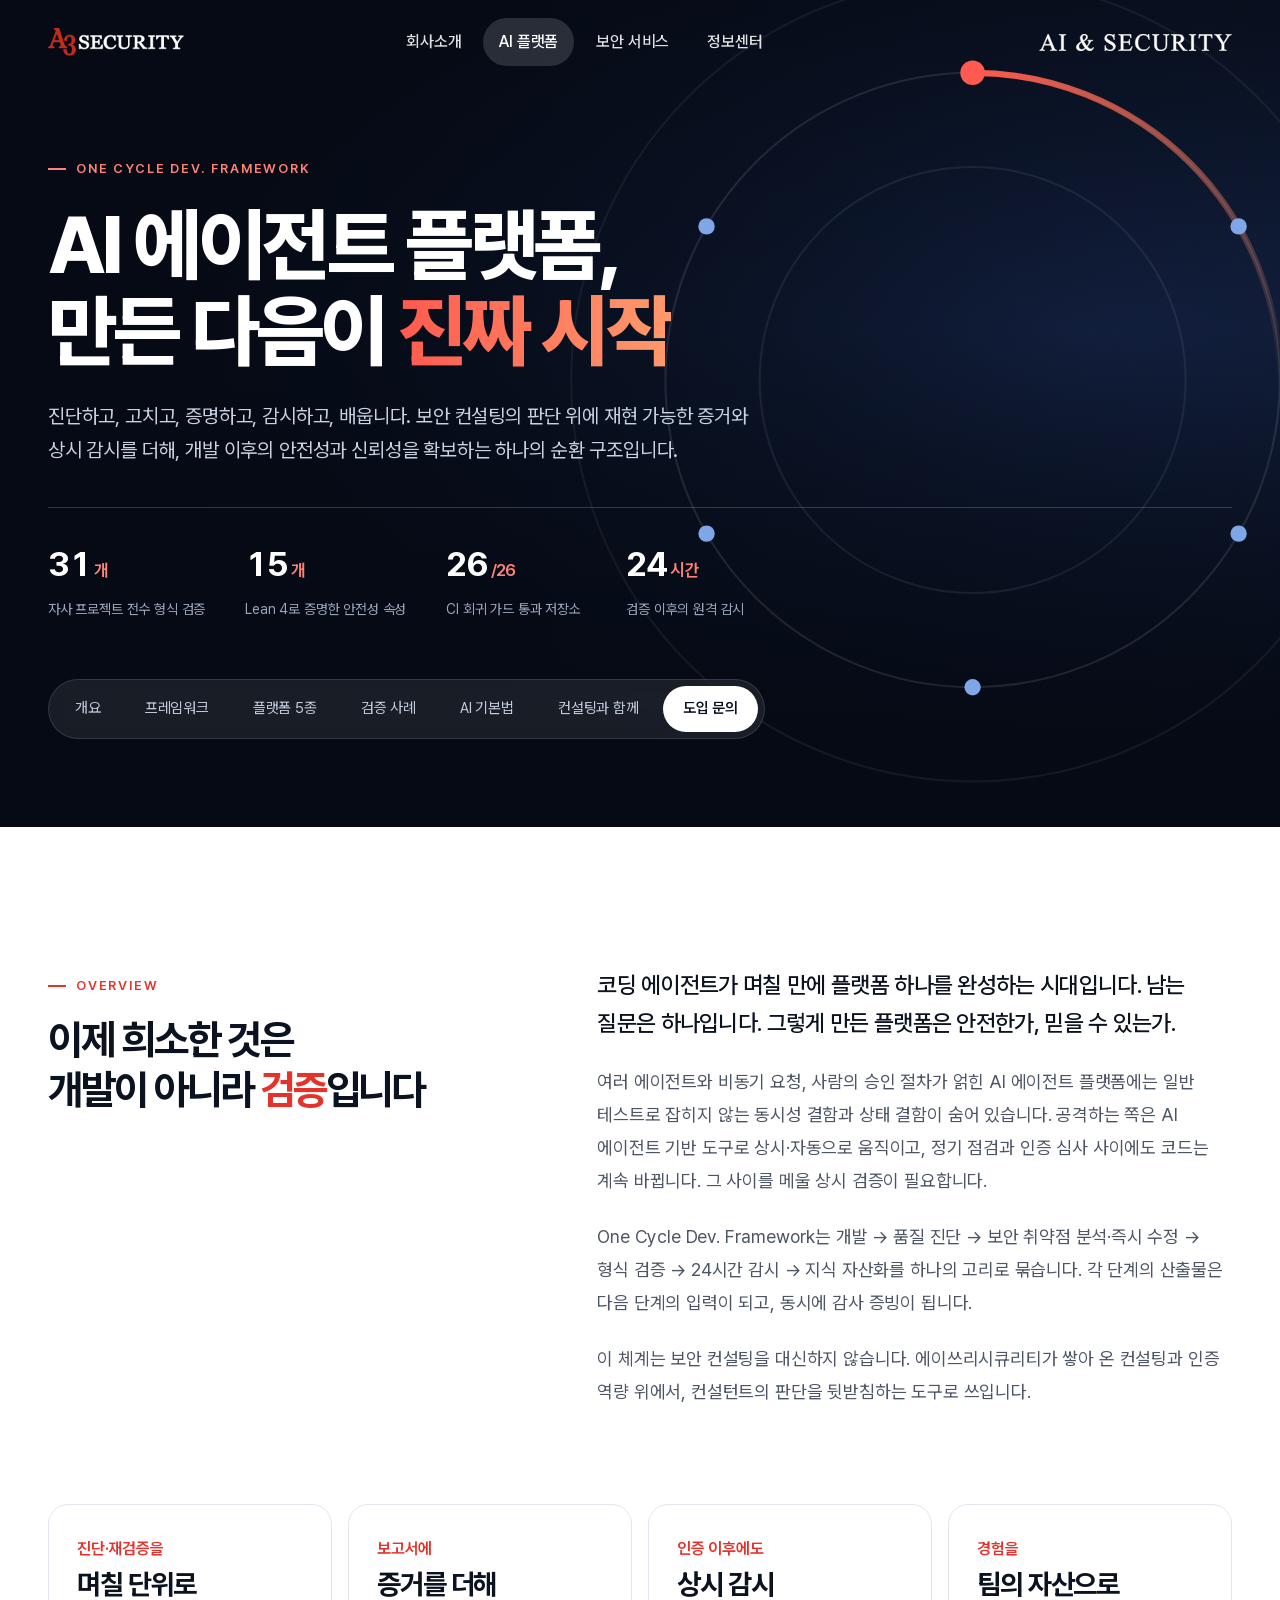
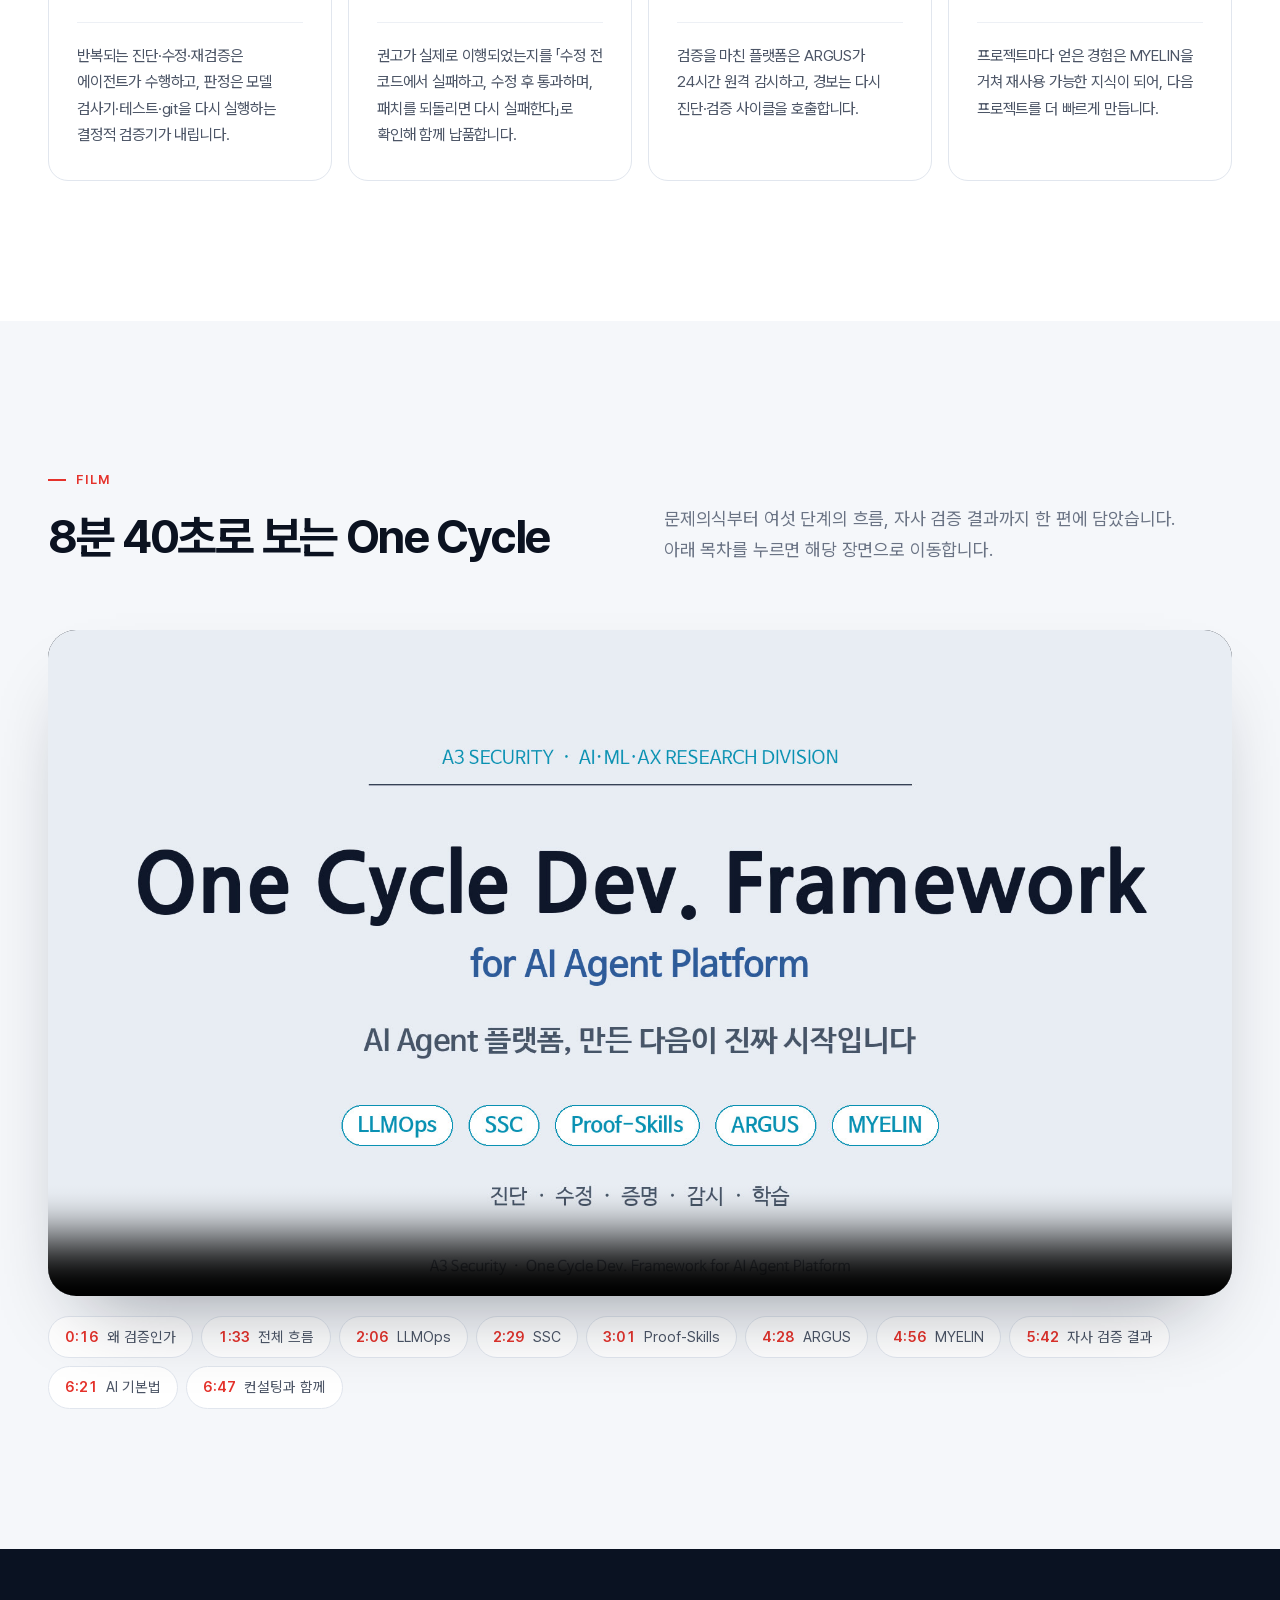
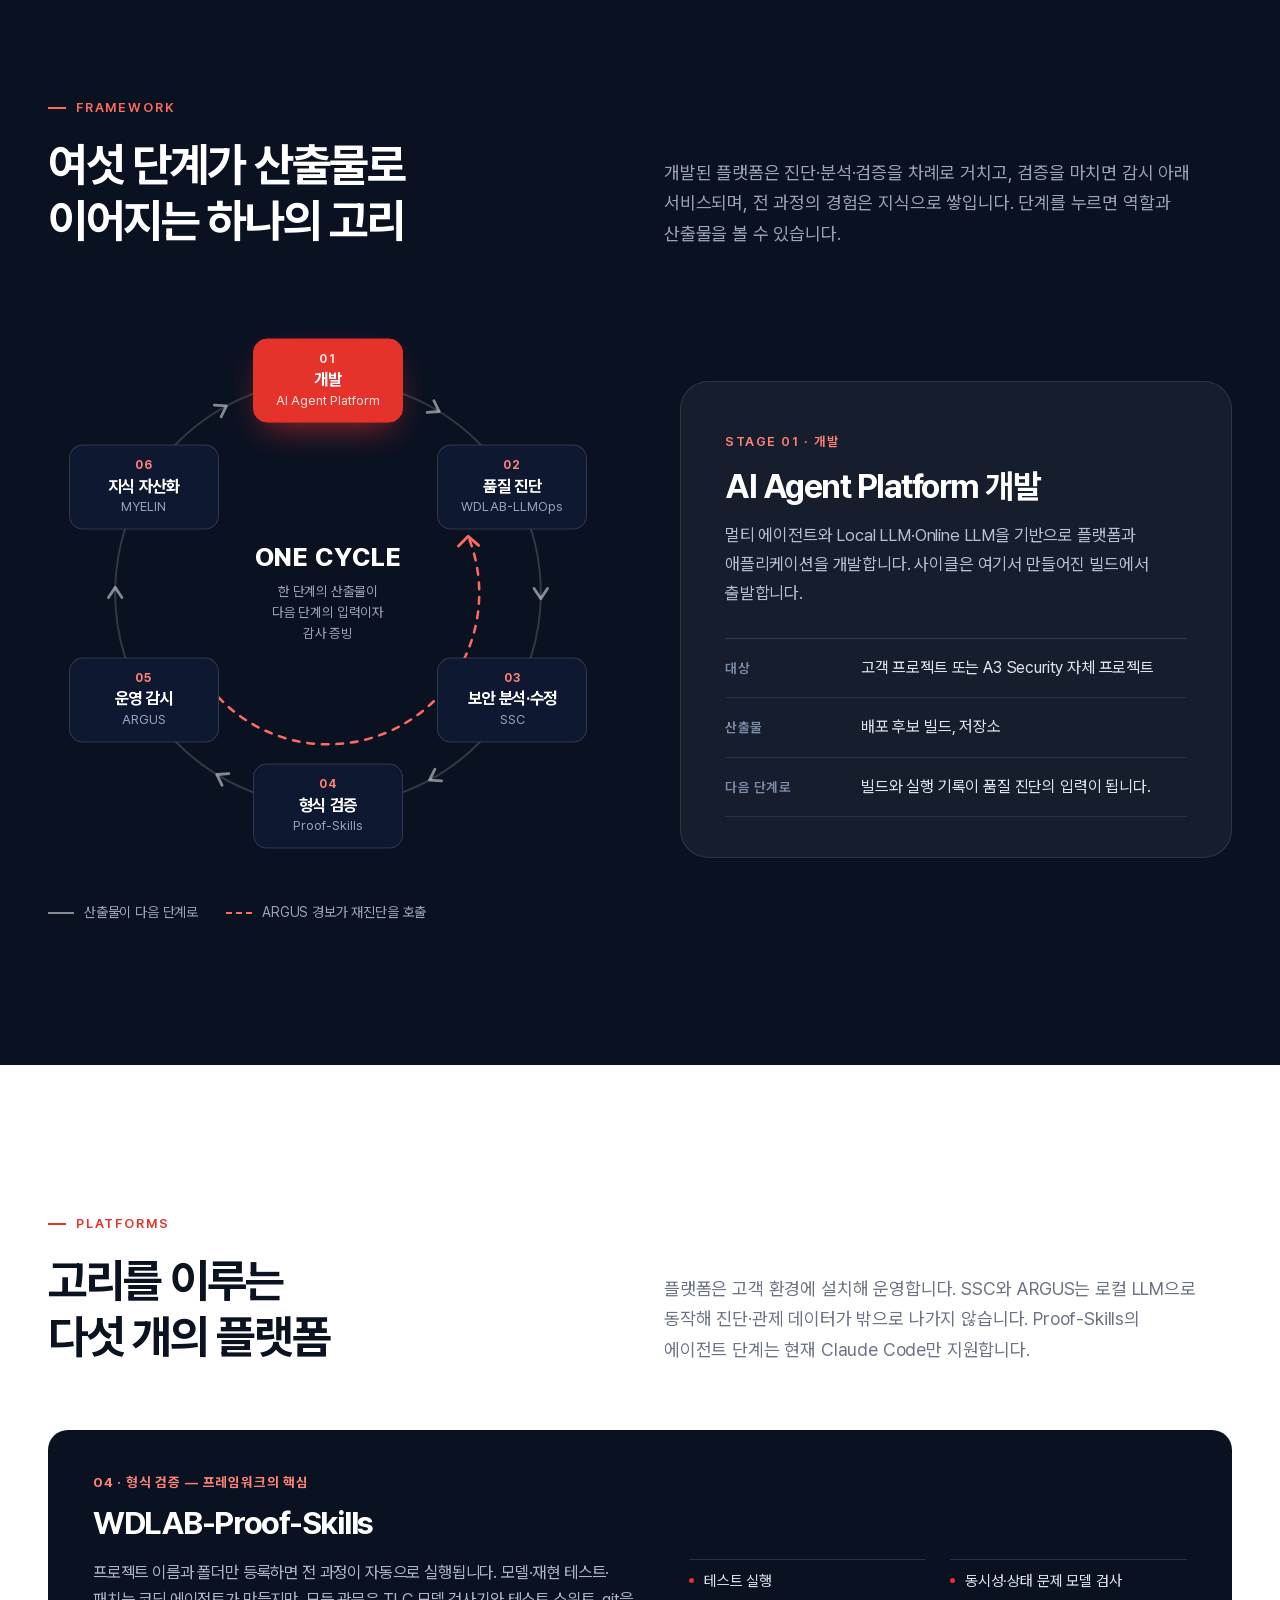
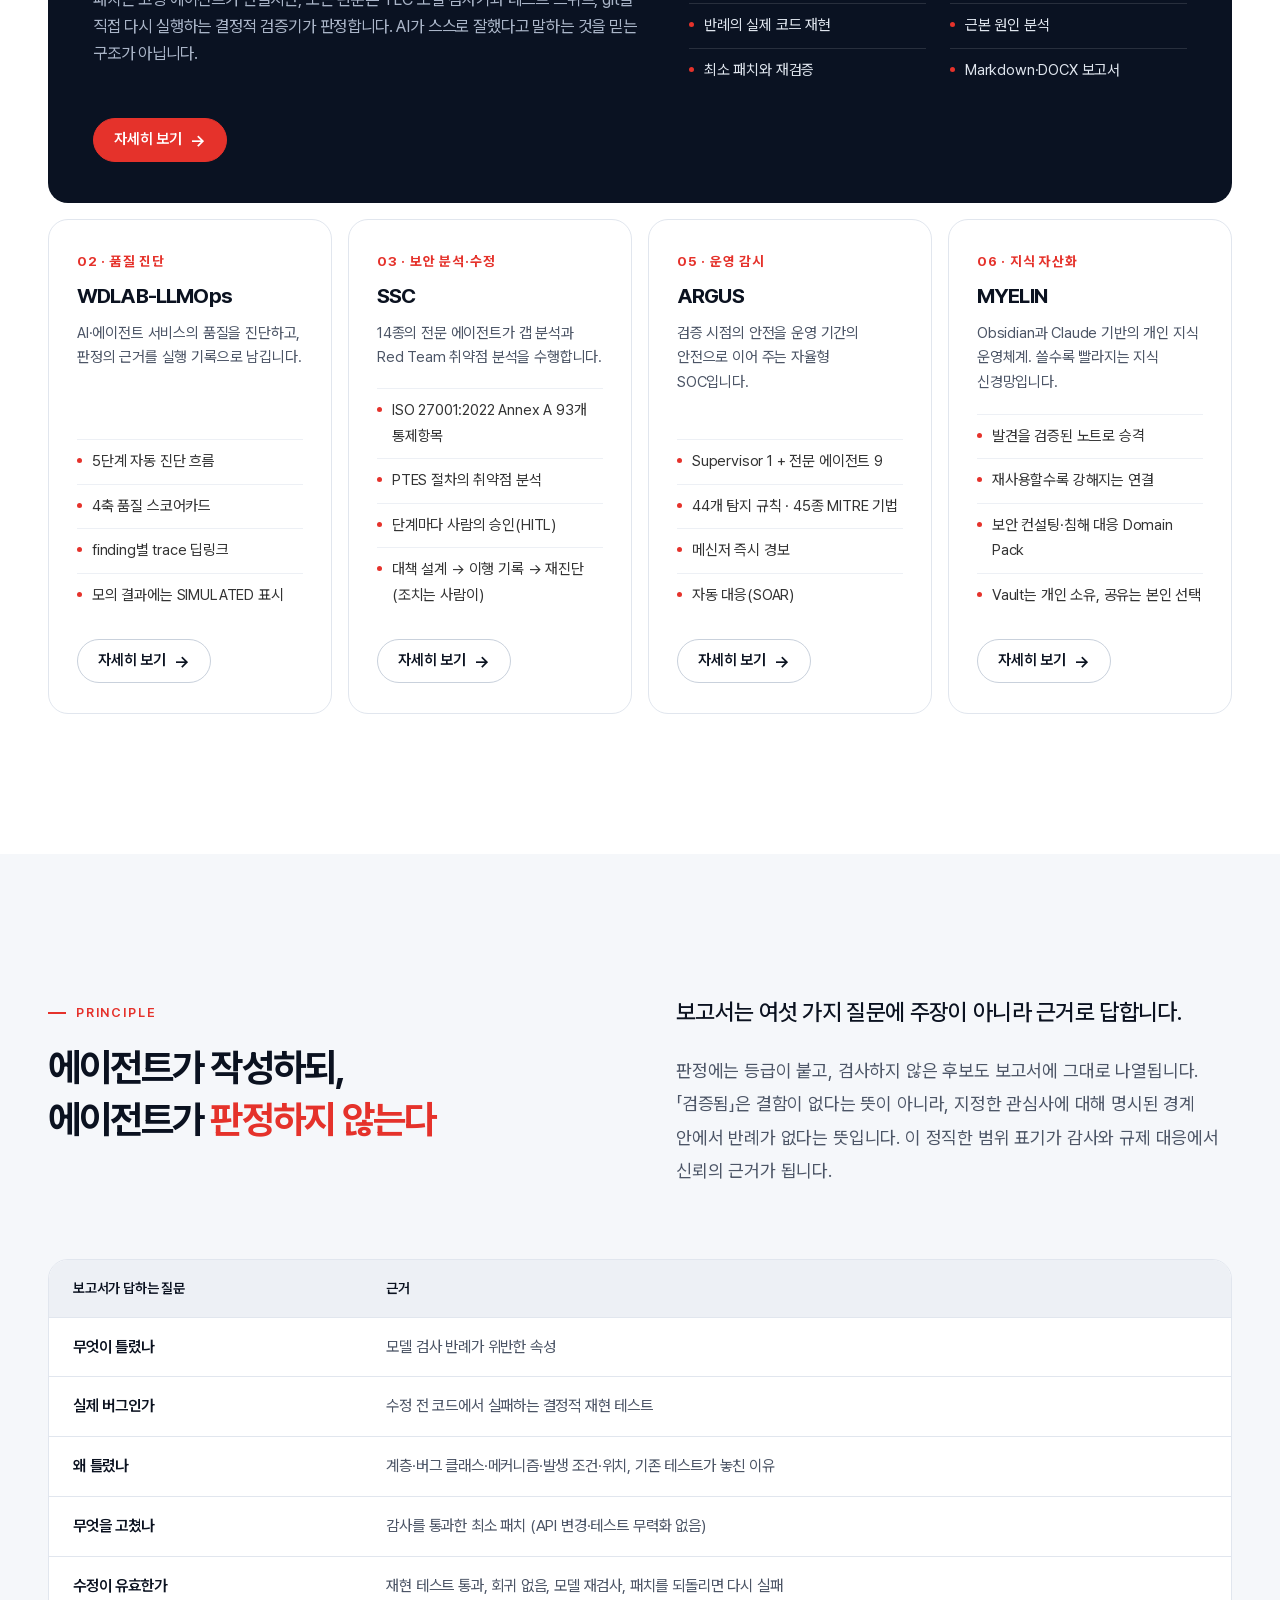
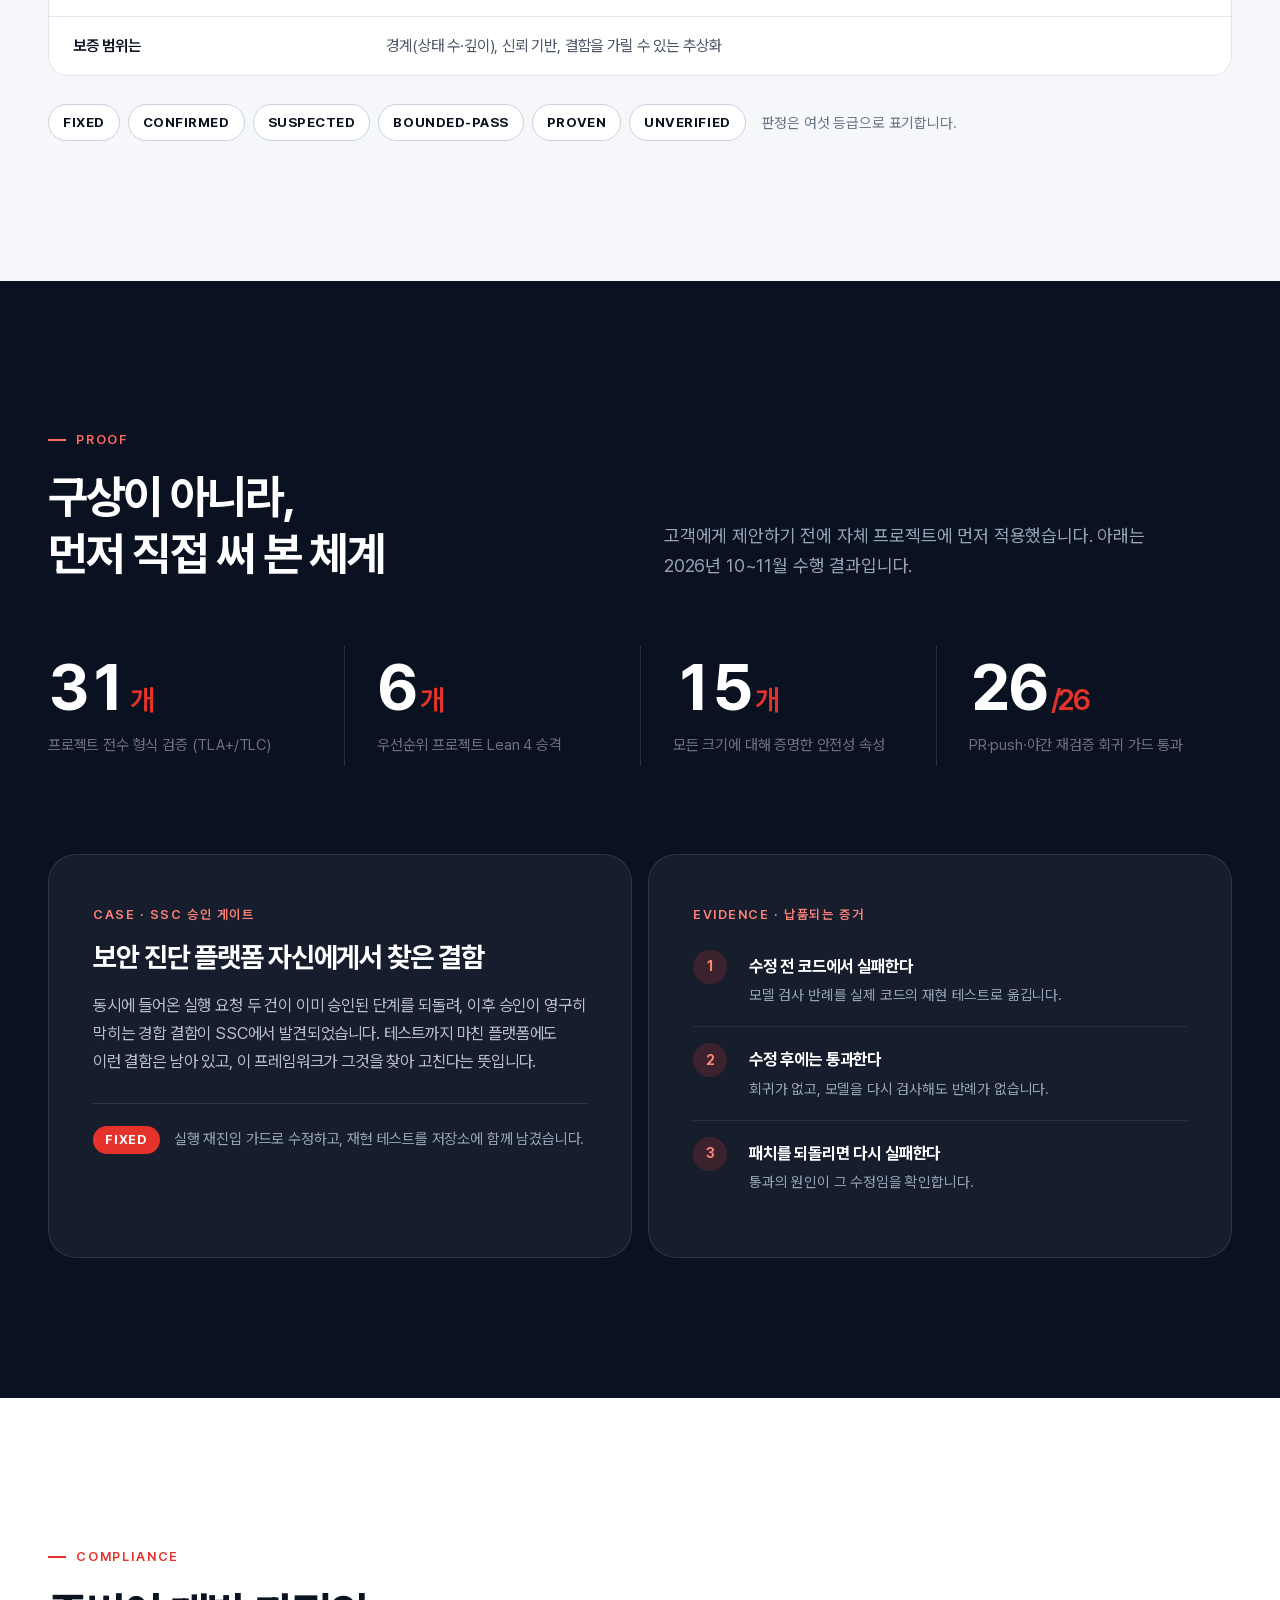
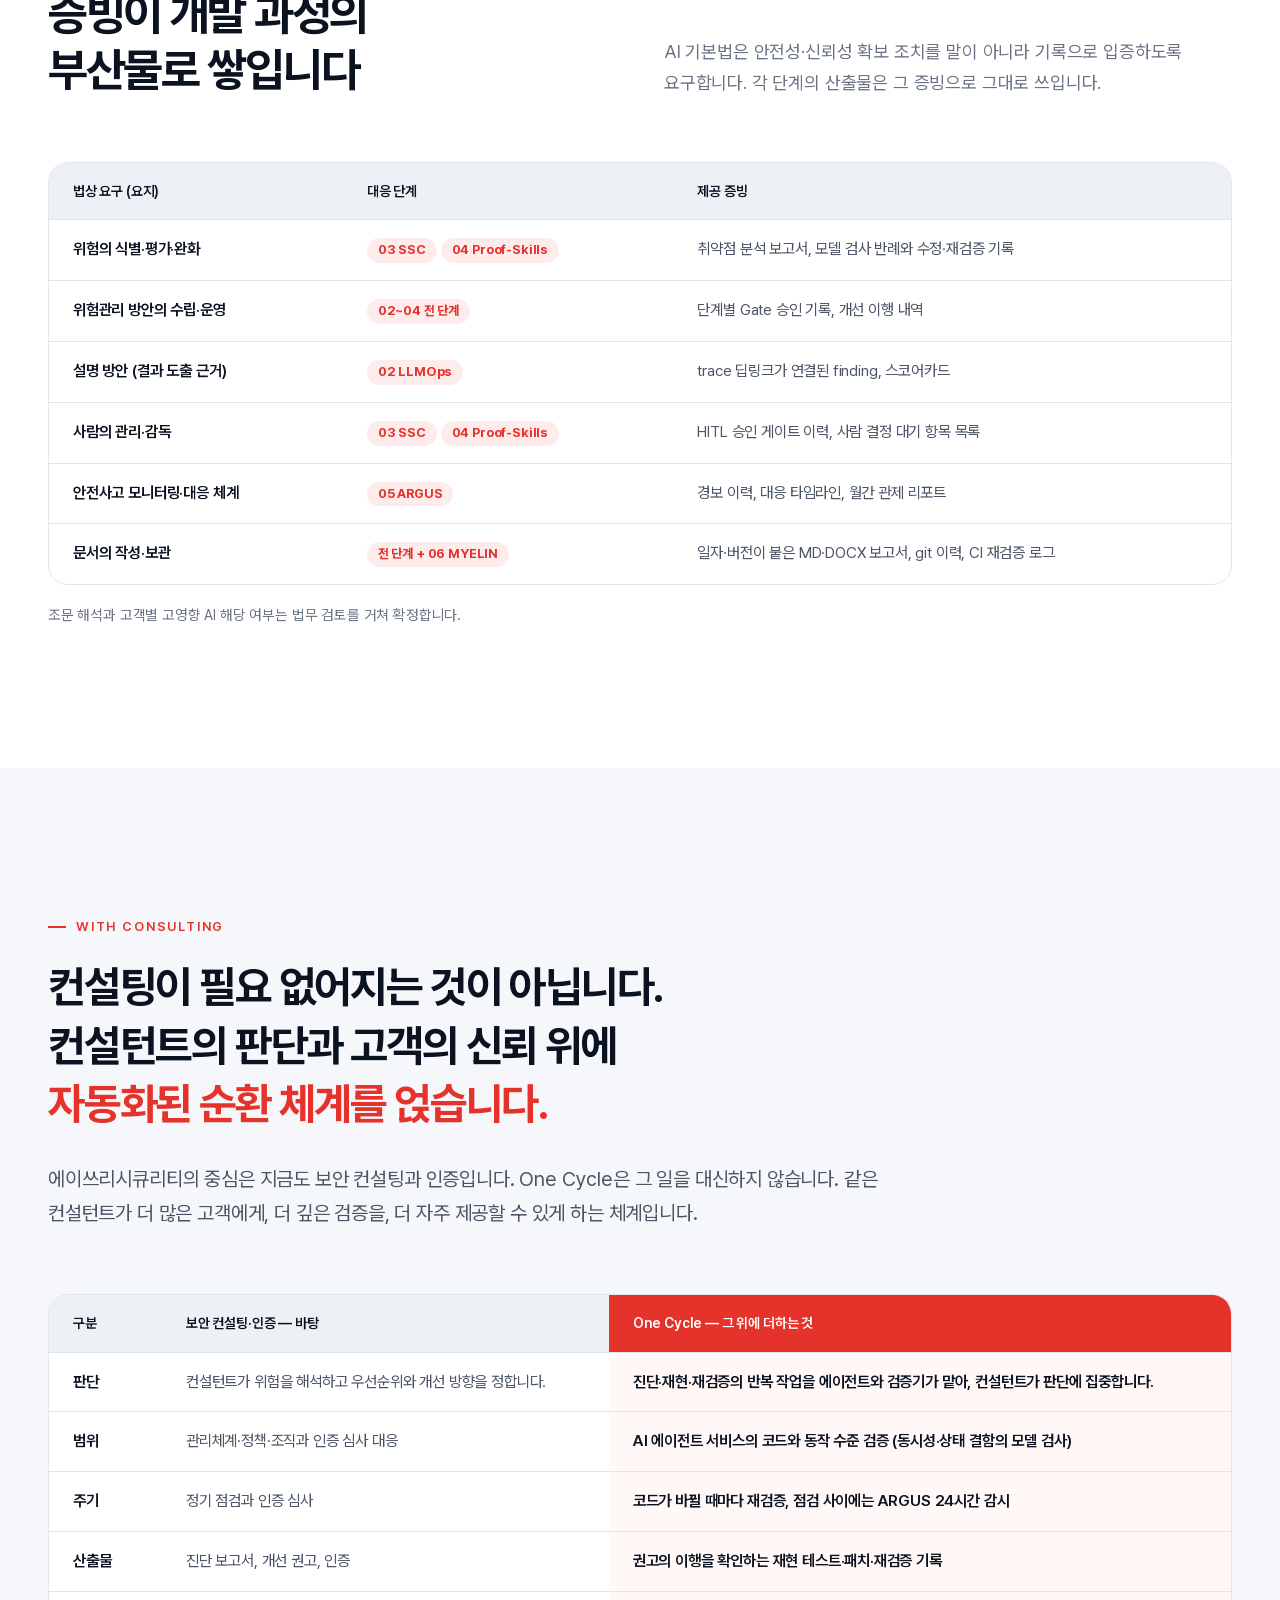
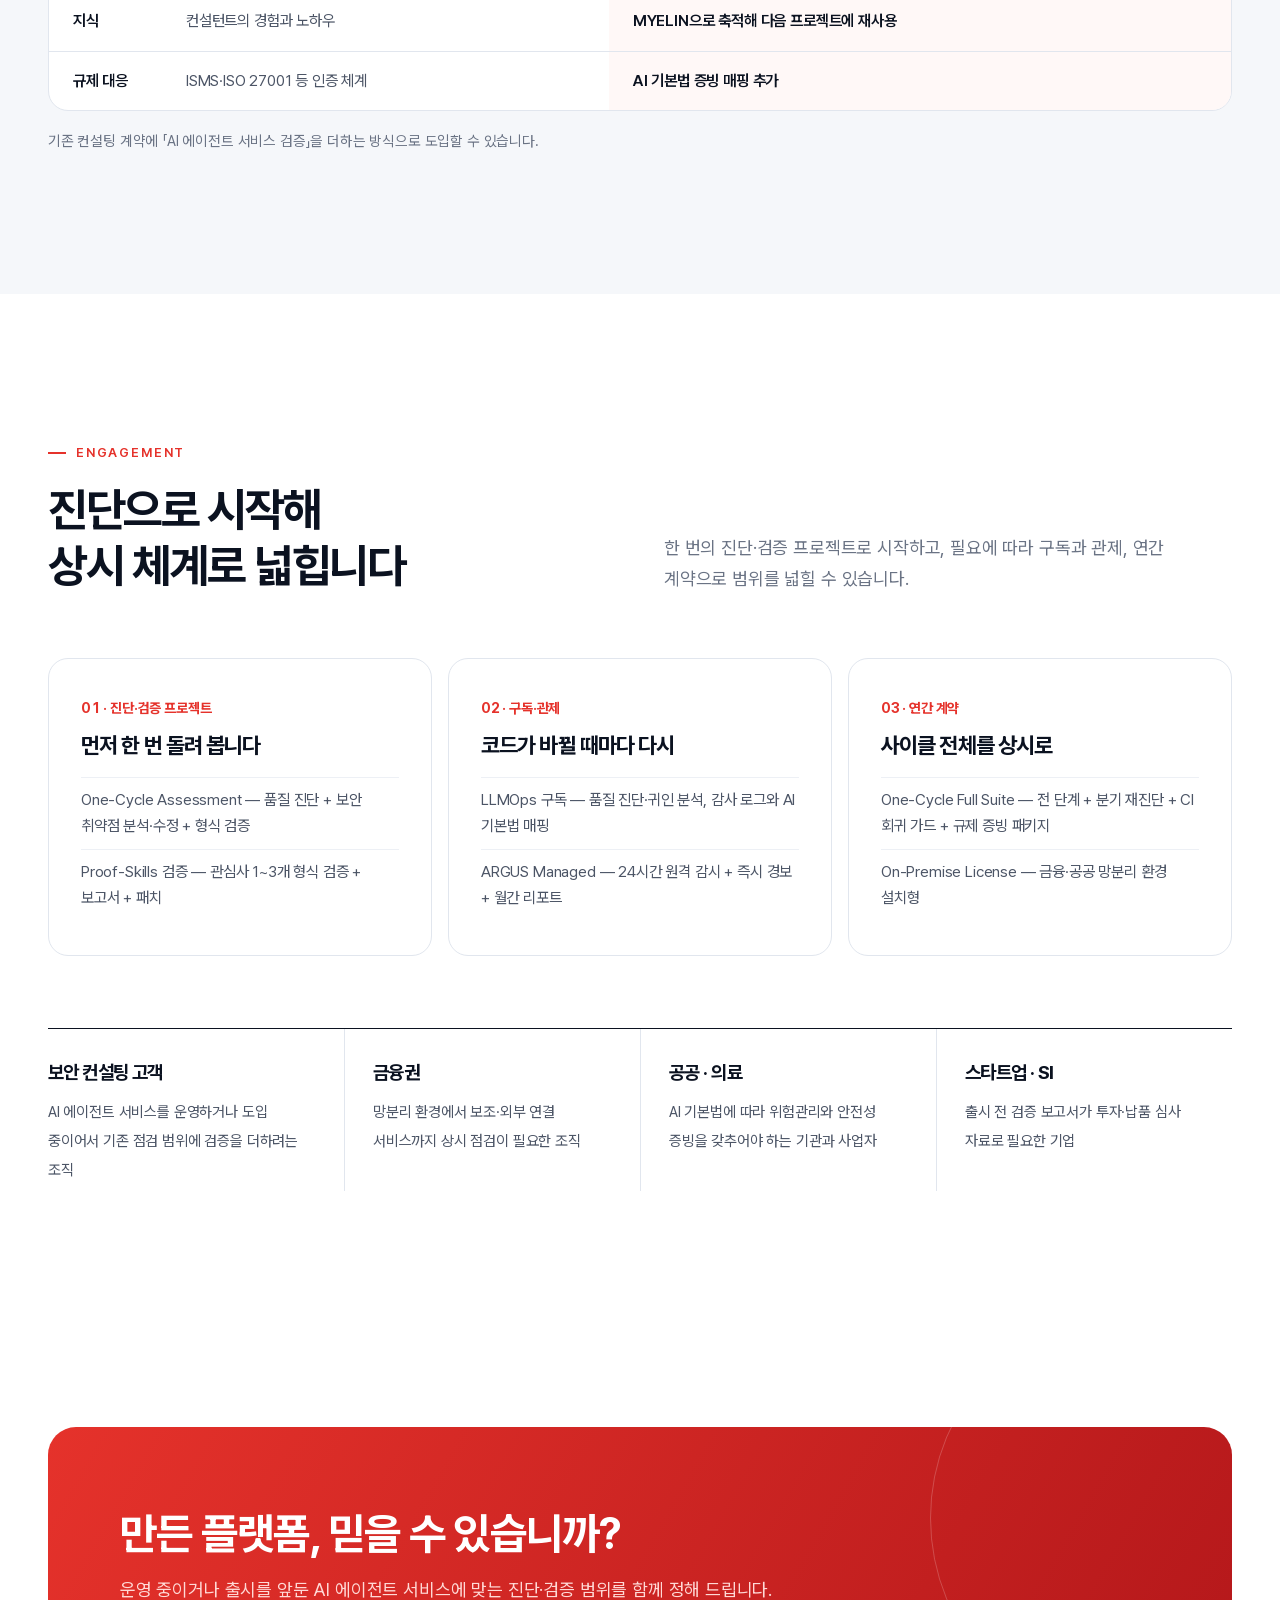
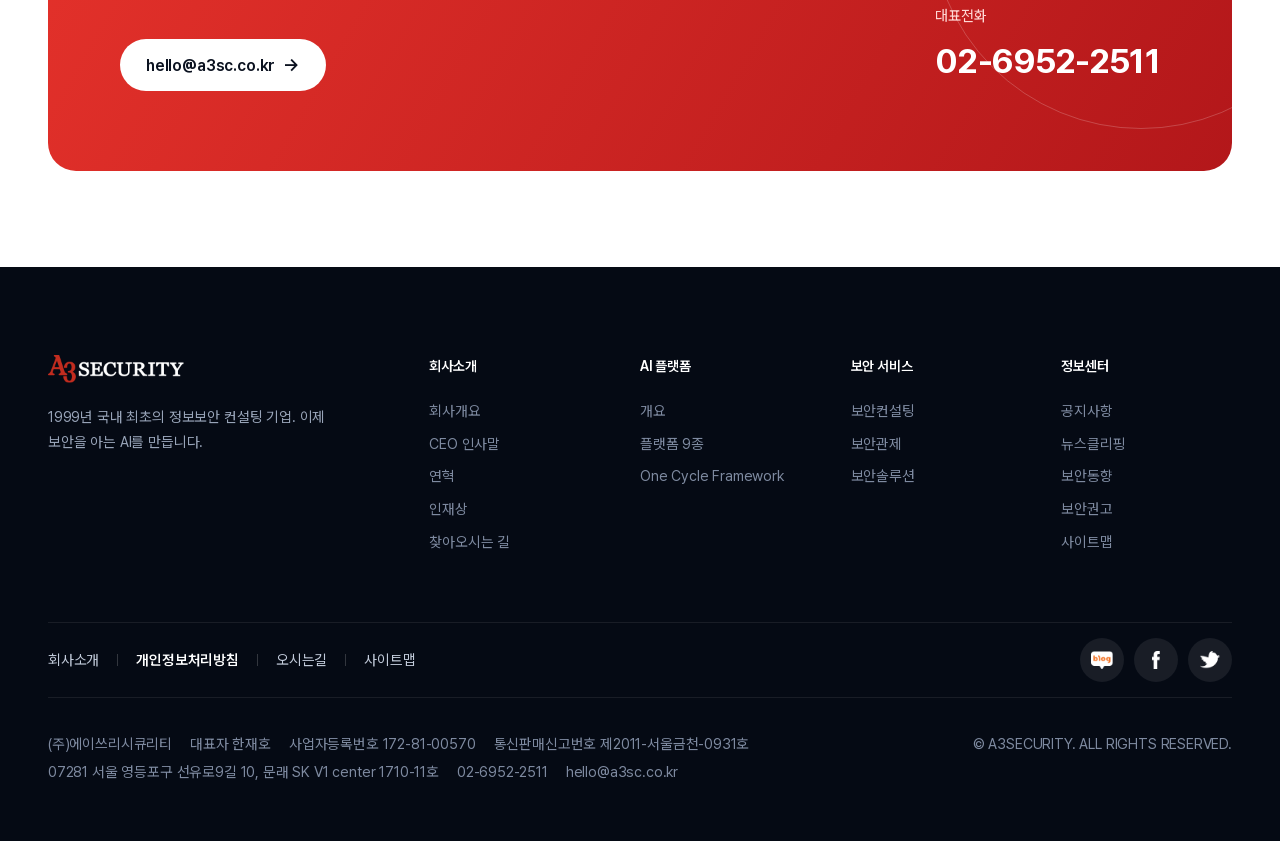
==== commit afbdcd99: "Describe SSC remediation as design, record and re-assessment with human action Co-Authored-By: Claud" ====
--- a/index.html
+++ b/index.html
@@ -138,7 +138,7 @@
         <dl><div><dt>대상</dt><dd>고객 프로젝트 또는 A3 Security 자체 프로젝트</dd></div><div><dt>산출물</dt><dd>배포 후보 빌드, 저장소</dd></div><div><dt>다음 단계로</dt><dd>빌드와 실행 기록이 품질 진단의 입력이 됩니다.</dd></div></dl></article>
       <article class="oc-panel" role="tabpanel" id="oc-p2" aria-labelledby="oc-t2"><span class="st">STAGE 02 · 품질 진단</span><h3>WDLAB-LLMOps</h3><p>에이전트 실행을 기록으로 남기고, 5단계 자동 진단과 4축 스코어카드로 서비스 품질을 진단합니다.</p>
         <dl><div><dt>핵심 기능</dt><dd>5단계 실행 모니터, 4축 스코어카드, finding별 trace 딥링크</dd></div><div><dt>산출물</dt><dd>품질 스코어카드, finding 목록</dd></div><div><dt>증빙으로서</dt><dd>모든 finding이 해당 실행 기록으로 연결되어 「왜 그런 판정인가」를 추적할 수 있습니다.</dd></div></dl></article>
-      <article class="oc-panel" role="tabpanel" id="oc-p3" aria-labelledby="oc-t3"><span class="st">STAGE 03 · 보안 분석·즉시 수정</span><h3>SSC · Self Security Consulting</h3><p>셀프 보안 자가진단과 Red Team 취약점 분석을 수행하고, 문제가 되는 사안은 곧바로 수정합니다.</p>
+      <article class="oc-panel" role="tabpanel" id="oc-p3" aria-labelledby="oc-t3"><span class="st">STAGE 03 · 보안 분석·즉시 수정</span><h3>SSC · Self Security Consulting</h3><p>셀프 보안 자가진단과 Red Team 취약점 분석을 수행하고, 발견한 사안은 대책 설계와 이행 기록, 재진단으로 이어 갑니다. 실제 조치는 사람이 합니다.</p>
         <dl><div><dt>핵심 기능</dt><dd>ISO 27001:2022 기반 6단계 자가진단, PTES 8단계 Red Team 취약점 분석</dd></div><div><dt>산출물</dt><dd>취약점 분석 보고서, 개선 이행 내역</dd></div><div><dt>다음 단계로</dt><dd>수정이 유효한지는 형식 검증 단계가 확인합니다.</dd></div></dl></article>
       <article class="oc-panel" role="tabpanel" id="oc-p4" aria-labelledby="oc-t4"><span class="st">STAGE 04 · 형식 검증</span><h3>WDLAB-Proof-Skills</h3><p>가장 위험한 동시성·상태 문제를 골라 모델 검사를 하고, 반례를 실제 코드에서 재현한 뒤 수정하고 다시 검증합니다.</p>
         <dl><div><dt>핵심 기능</dt><dd>테스트 → 모델 검사 → 반례 재현 → 원인 분석 → 수정 → 재검증</dd></div><div><dt>산출물</dt><dd>판정이 붙은 Markdown·DOCX 보고서, 패치 브랜치</dd></div><div><dt>원칙</dt><dd>에이전트가 작성하되, 에이전트가 판정하지 않습니다.</dd></div></dl></article>
@@ -166,7 +166,7 @@
       <ul><li>5단계 자동 진단 흐름</li><li>4축 품질 스코어카드</li><li>finding별 trace 딥링크</li><li>모의 결과에는 SIMULATED 표시</li></ul>
       <a class="oc-more" href="https://wdlab1958.github.io/WDLAB-LLMOps-Webpage/" aria-label="WDLAB-LLMOps 자세히 보기">자세히 보기 <span class="ar">→</span></a></article>
     <article><span class="oc-no">03 · 보안 분석·수정</span><h3>SSC</h3><p>14종의 전문 에이전트가 갭 분석과 Red Team 취약점 분석을 수행합니다.</p>
-      <ul><li>ISO 27001:2022 Annex A 93개 통제항목</li><li>PTES 절차의 취약점 분석</li><li>단계마다 사람의 승인(HITL)</li><li>발견 사안의 즉시 수정·개선</li></ul>
+      <ul><li>ISO 27001:2022 Annex A 93개 통제항목</li><li>PTES 절차의 취약점 분석</li><li>단계마다 사람의 승인(HITL)</li><li>대책 설계 → 이행 기록 → 재진단 (조치는 사람이)</li></ul>
       <a class="oc-more" href="https://wdlab1958.github.io/SSC-Platform-Webpage/" aria-label="SSC 자세히 보기">자세히 보기 <span class="ar">→</span></a></article>
     <article><span class="oc-no">05 · 운영 감시</span><h3>ARGUS</h3><p>검증 시점의 안전을 운영 기간의 안전으로 이어 주는 자율형 SOC입니다.</p>
       <ul><li>Supervisor 1 + 전문 에이전트 9</li><li>44개 탐지 규칙 · 45종 MITRE 기법</li><li>메신저 즉시 경보</li><li>자동 대응(SOAR)</li></ul>
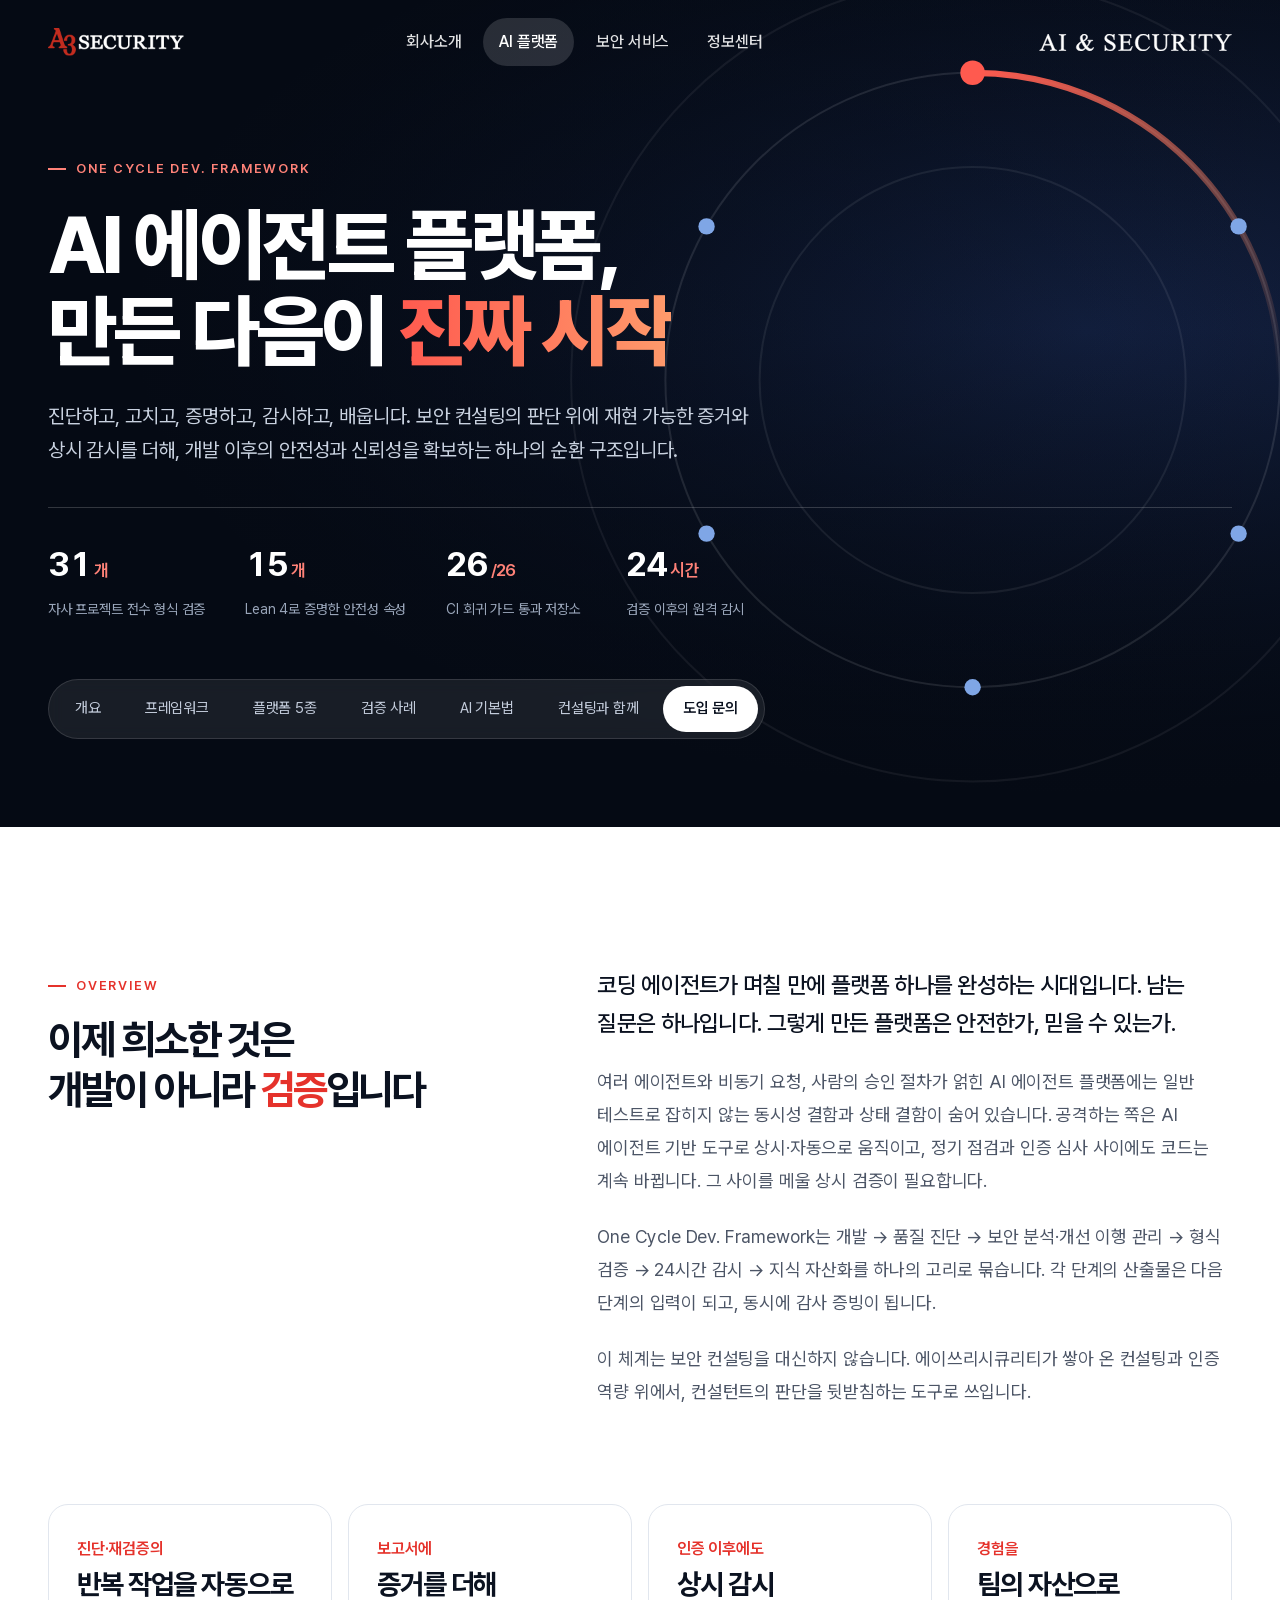
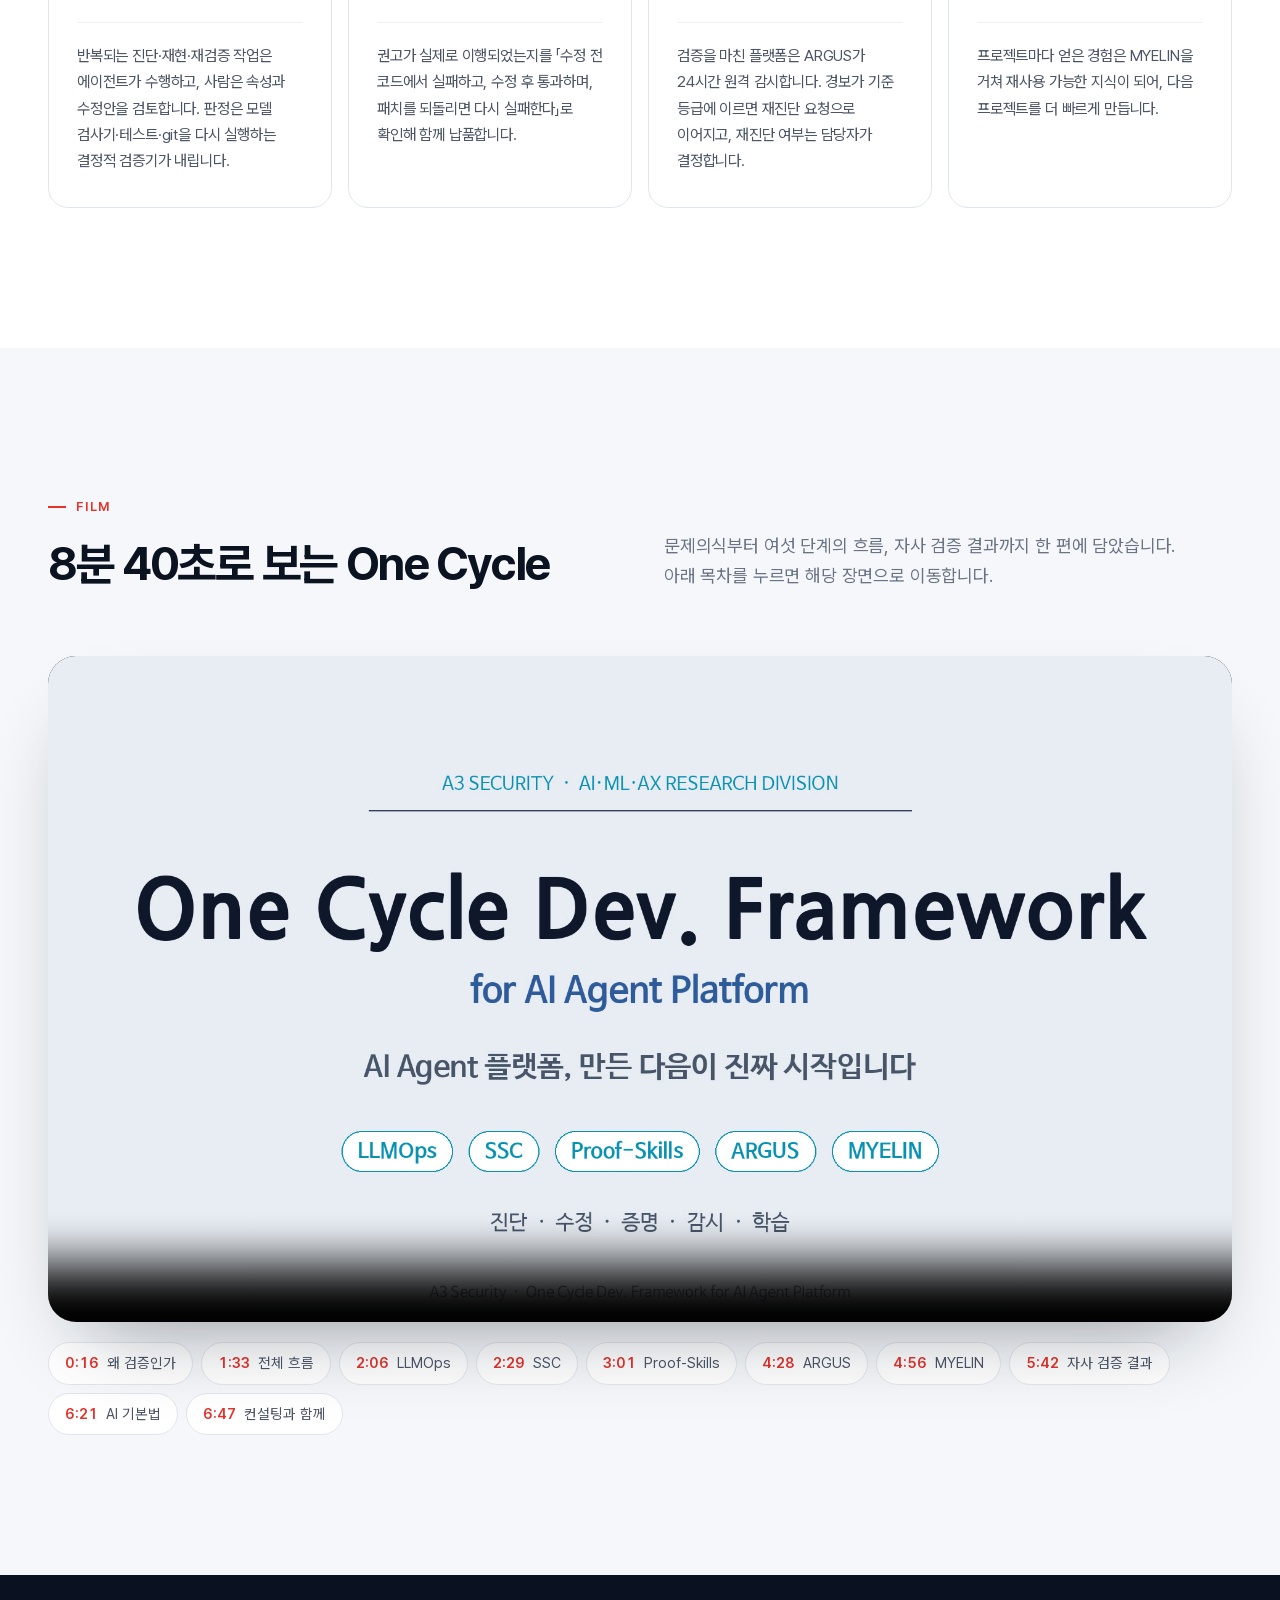
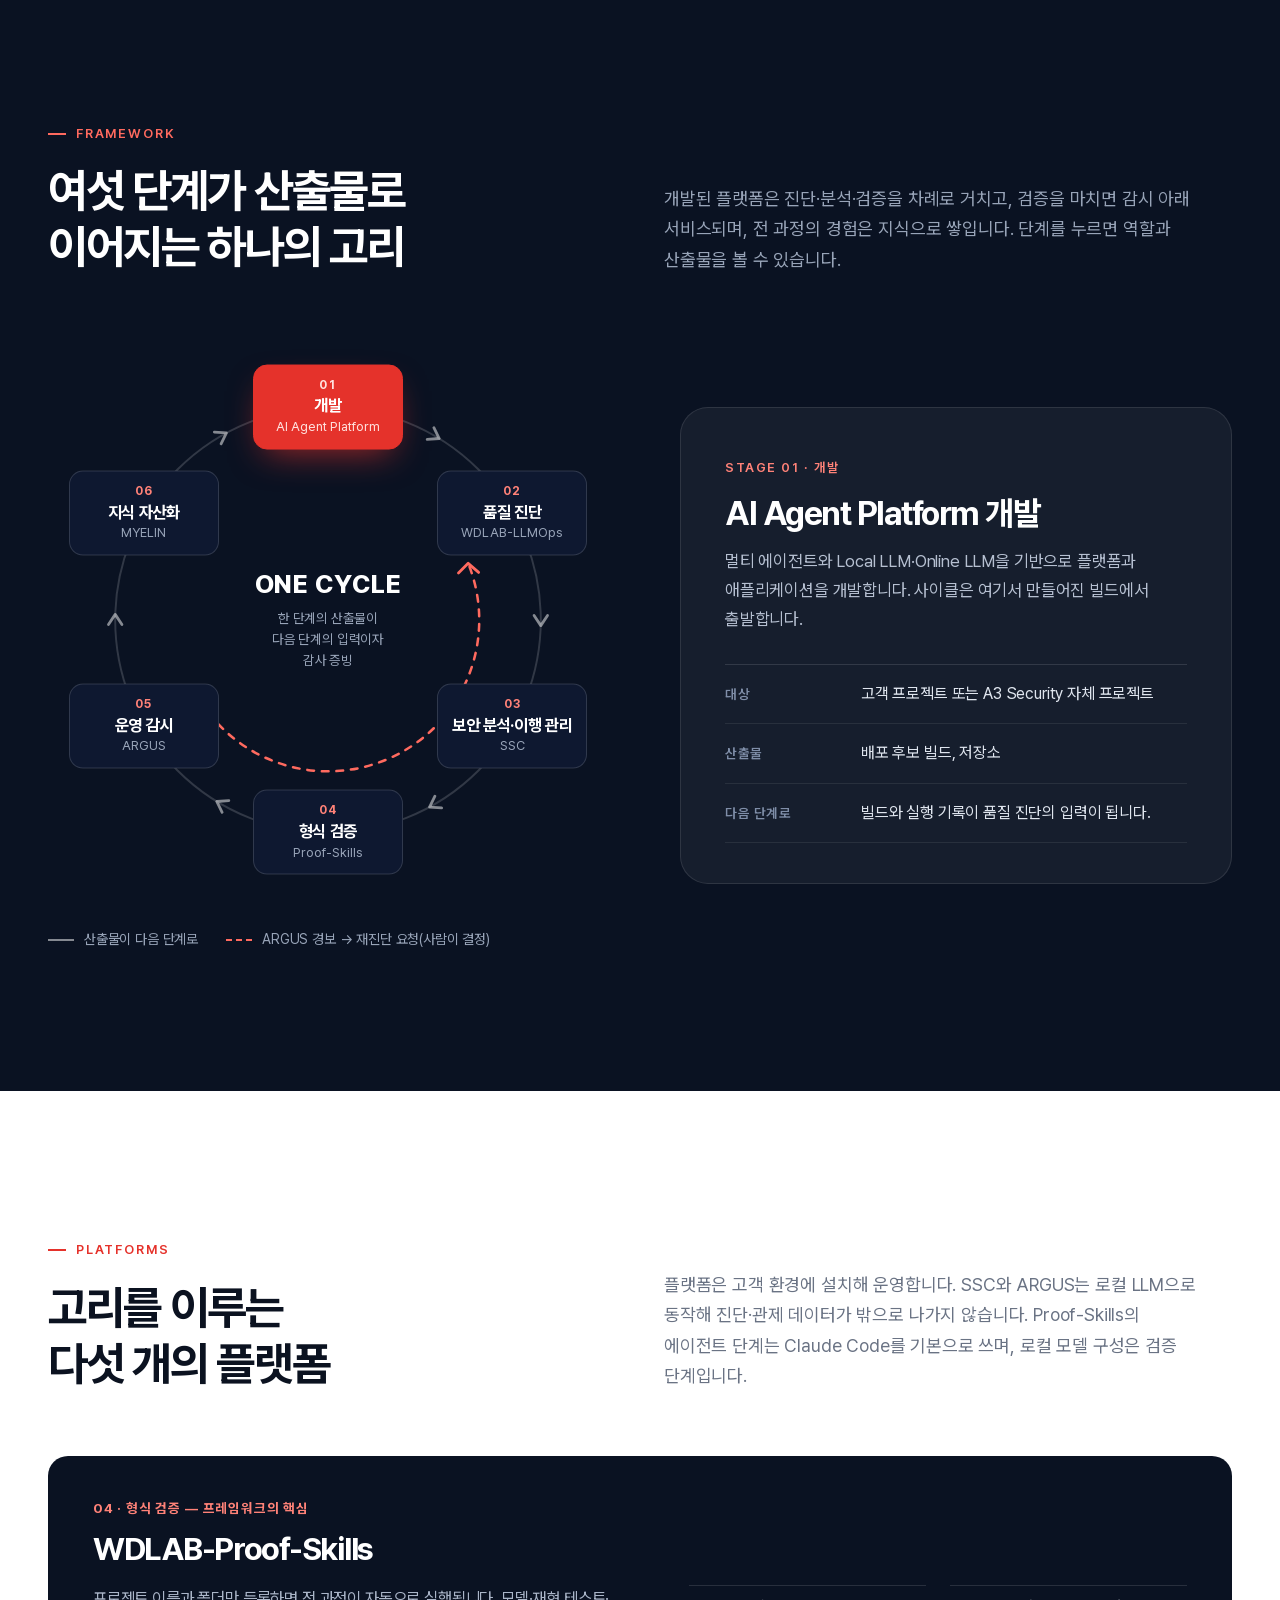
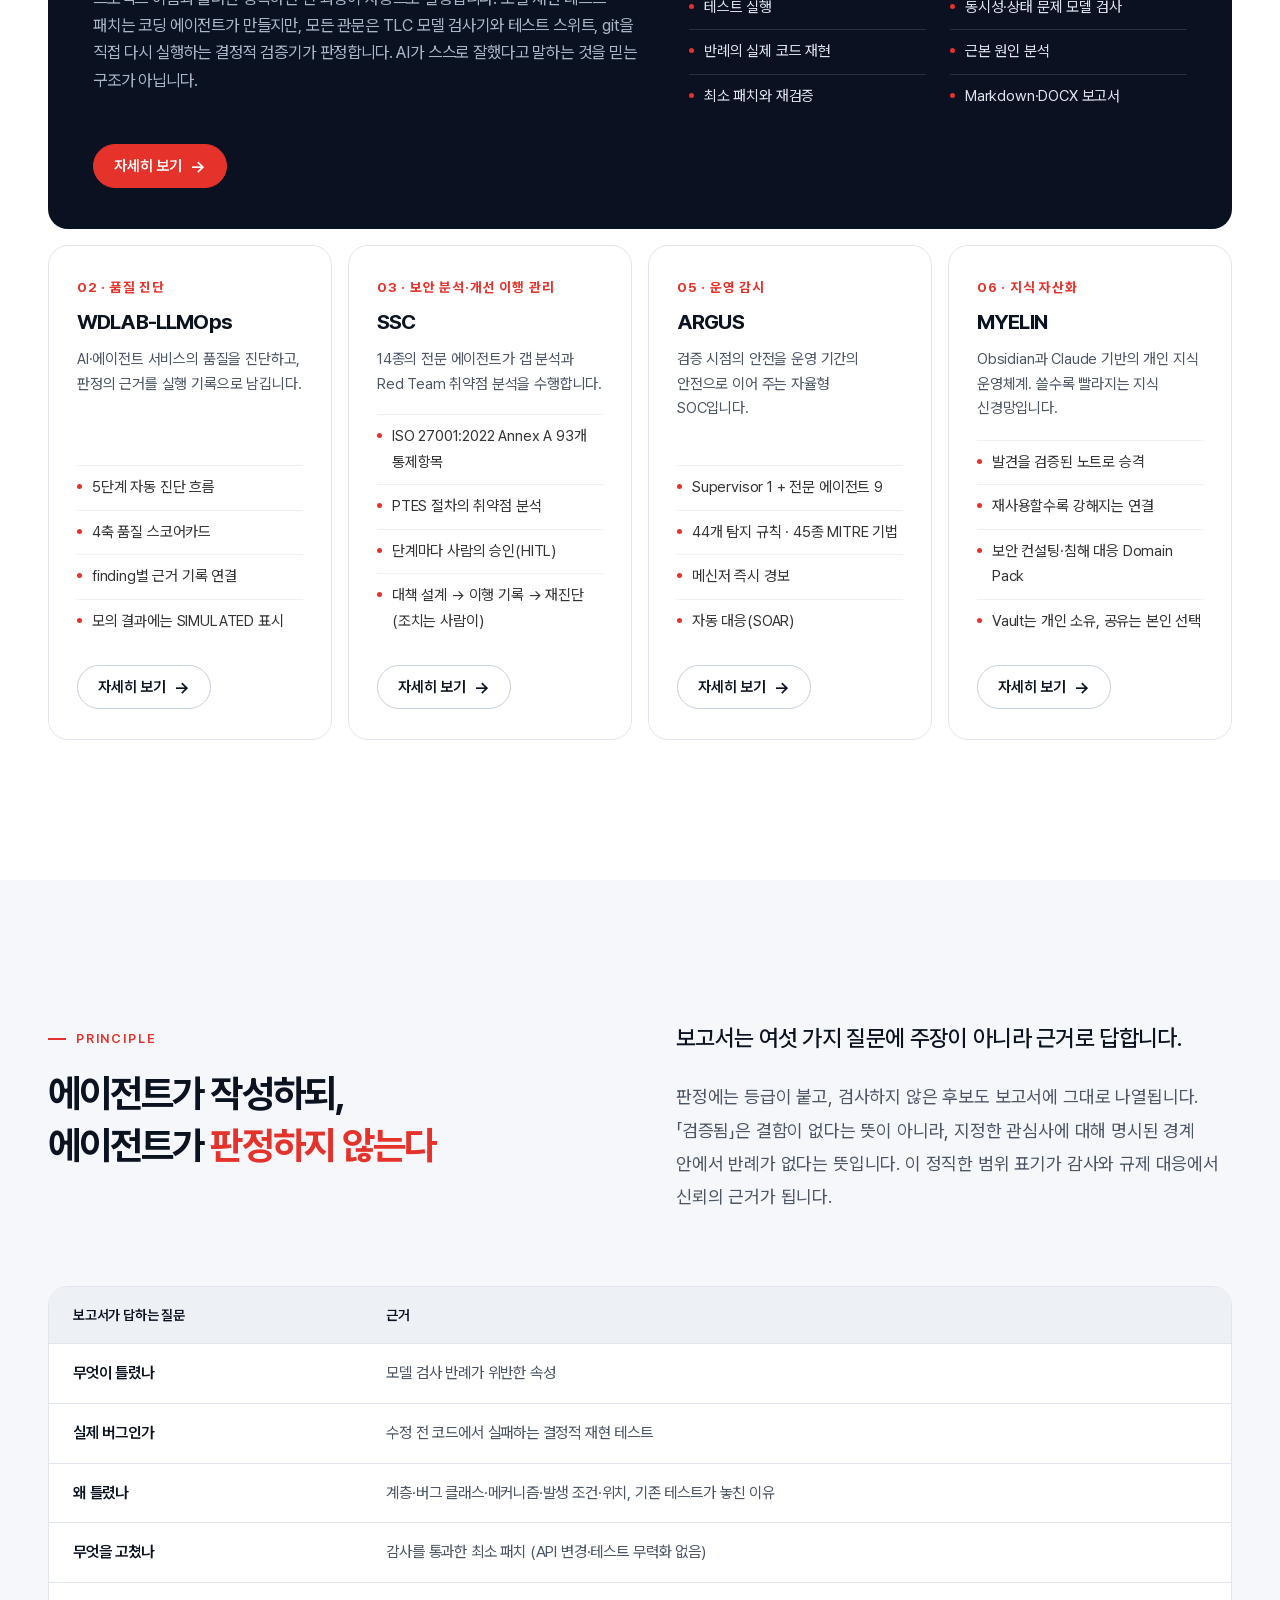
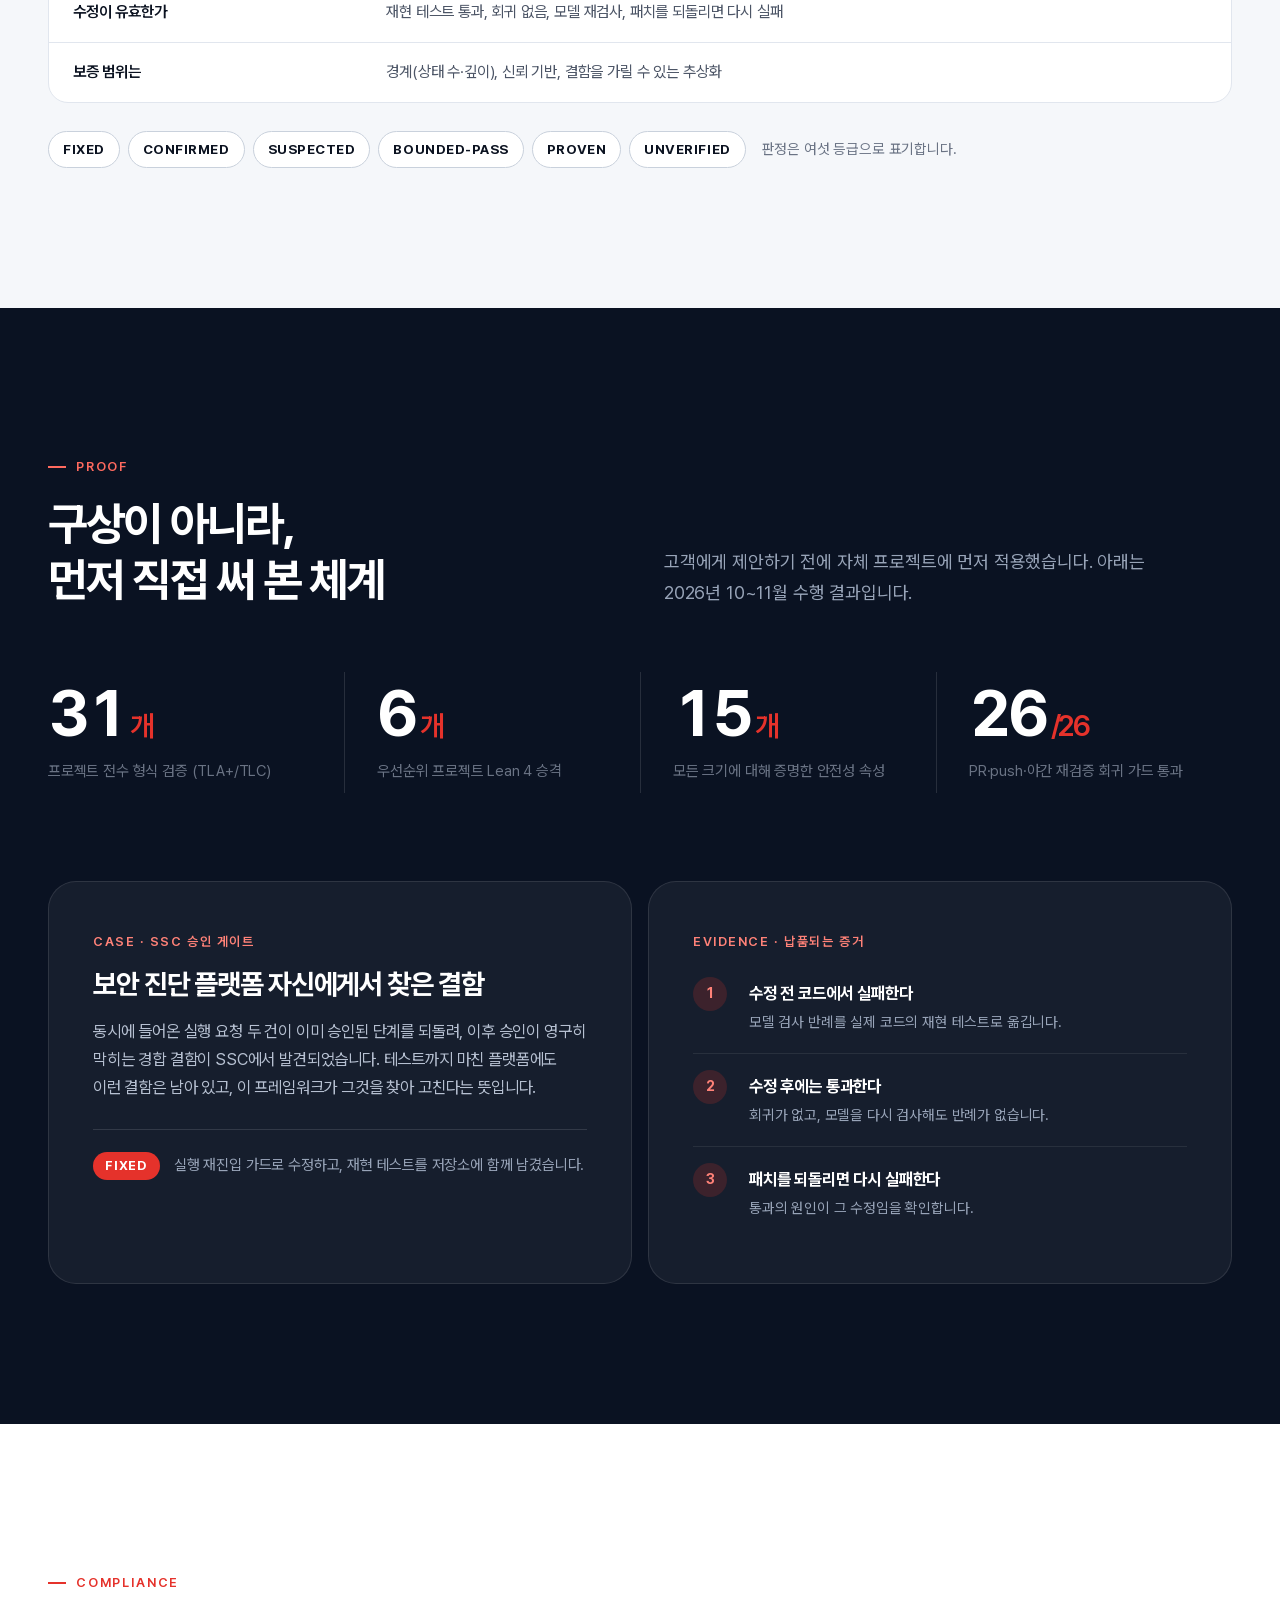
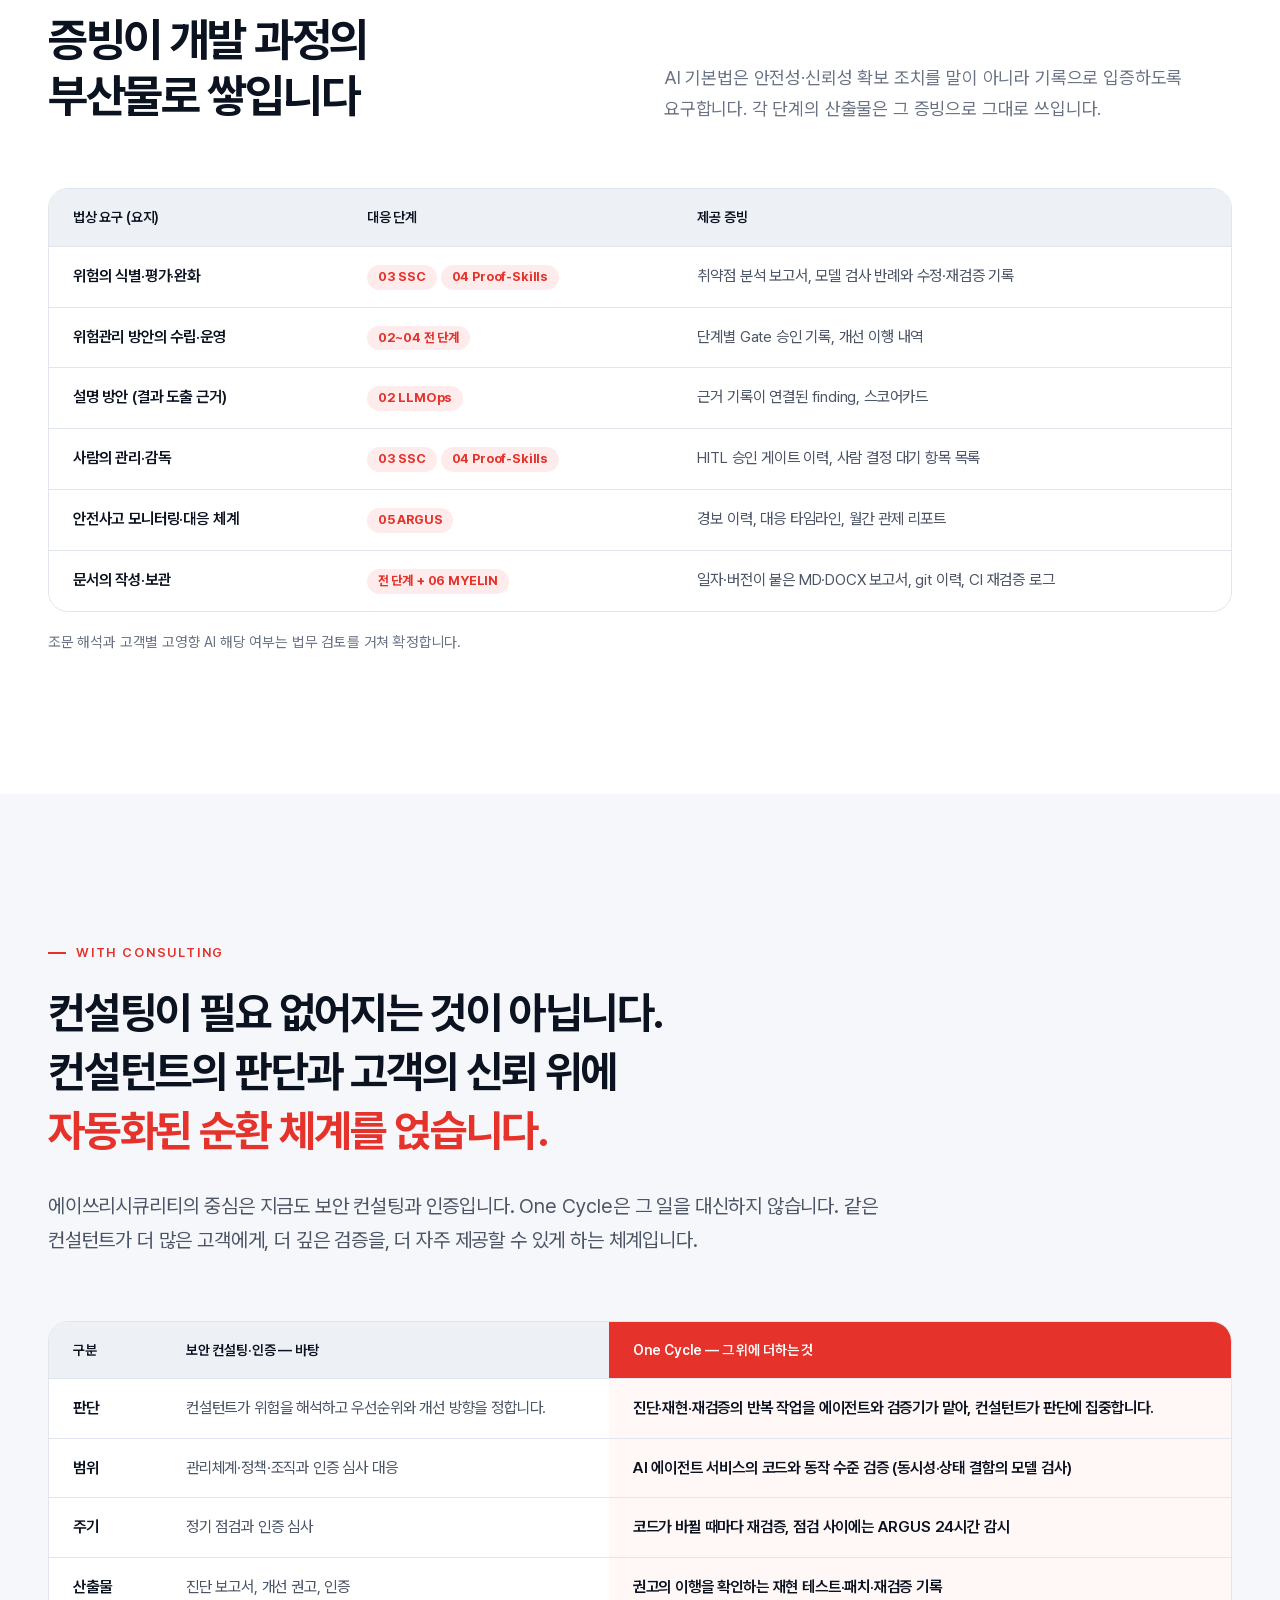
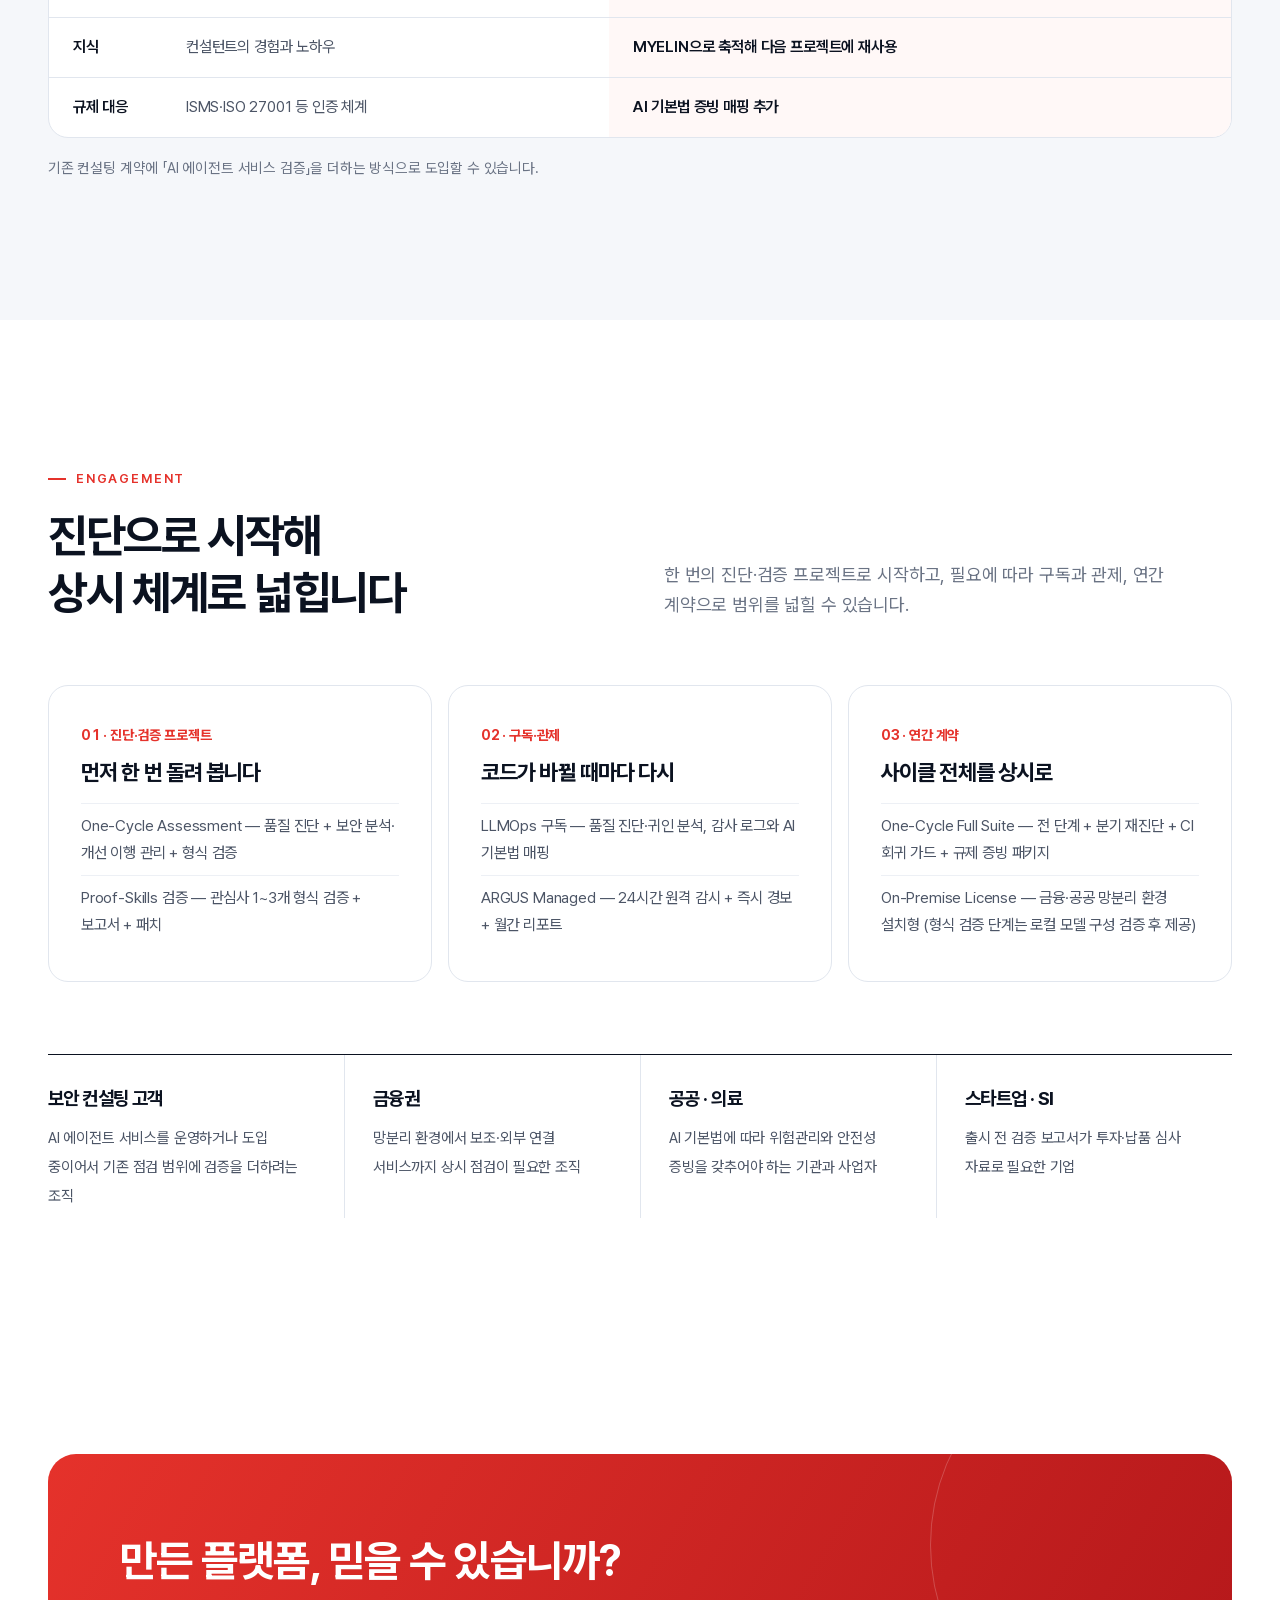
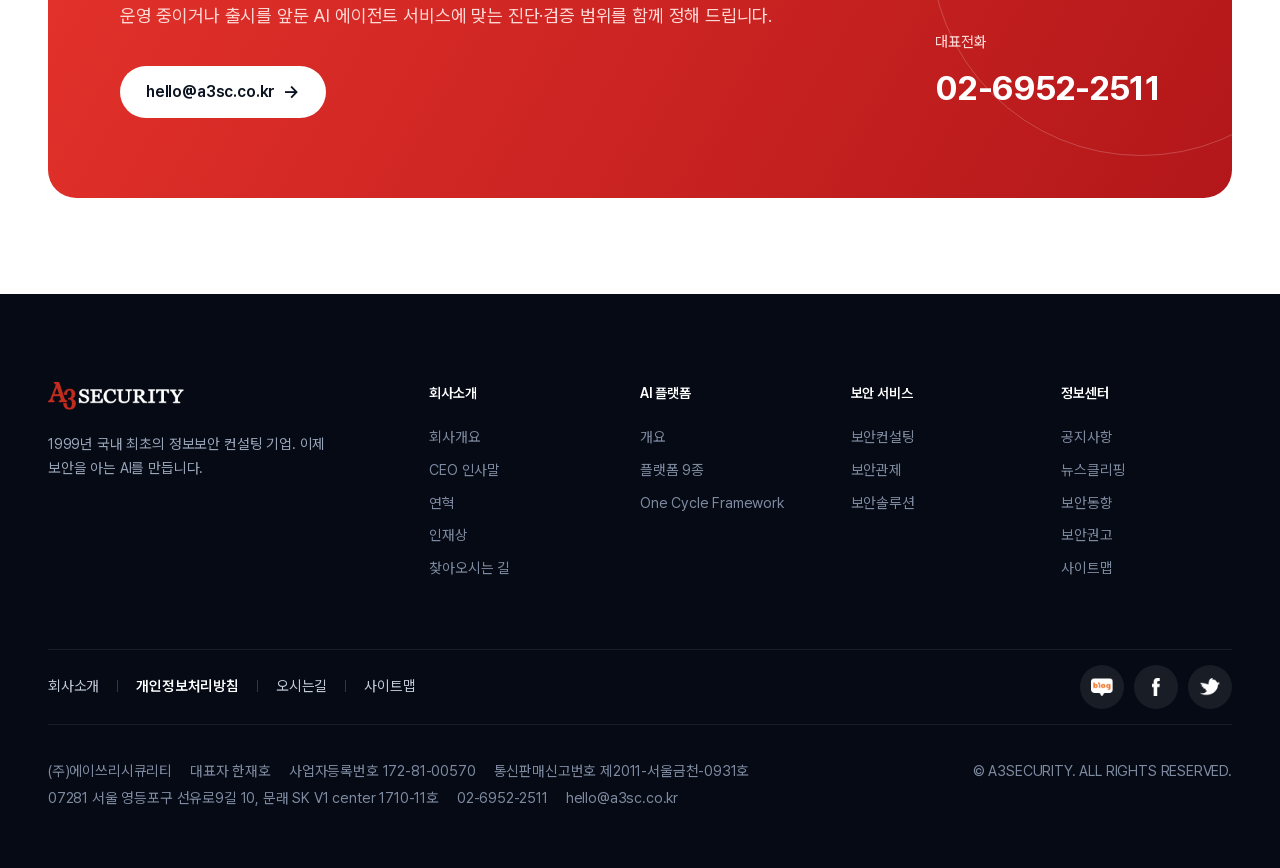
==== commit b500a6ae: "Align wording with what is implemented (One Cycle v3.0 plan) Co-Authored-By: Claude Fable 5.2 <norep" ====
--- a/index.html
+++ b/index.html
@@ -82,12 +82,12 @@
   <div class="intro"><div><span class="kicker">Overview</span><h2>이제 희소한 것은<br>개발이 아니라 <em>검증</em>입니다</h2></div>
     <div class="prose"><p class="big">코딩 에이전트가 며칠 만에 플랫폼 하나를 완성하는 시대입니다. 남는 질문은 하나입니다. 그렇게 만든 플랫폼은 안전한가, 믿을 수 있는가.</p>
     <p>여러 에이전트와 비동기 요청, 사람의 승인 절차가 얽힌 AI 에이전트 플랫폼에는 일반 테스트로 잡히지 않는 동시성 결함과 상태 결함이 숨어 있습니다. 공격하는 쪽은 AI 에이전트 기반 도구로 상시·자동으로 움직이고, 정기 점검과 인증 심사 사이에도 코드는 계속 바뀝니다. 그 사이를 메울 상시 검증이 필요합니다.</p>
-    <p>One Cycle Dev. Framework는 개발 → 품질 진단 → 보안 취약점 분석·즉시 수정 → 형식 검증 → 24시간 감시 → 지식 자산화를 하나의 고리로 묶습니다. 각 단계의 산출물은 다음 단계의 입력이 되고, 동시에 감사 증빙이 됩니다.</p>
+    <p>One Cycle Dev. Framework는 개발 → 품질 진단 → 보안 분석·개선 이행 관리 → 형식 검증 → 24시간 감시 → 지식 자산화를 하나의 고리로 묶습니다. 각 단계의 산출물은 다음 단계의 입력이 되고, 동시에 감사 증빙이 됩니다.</p>
     <p>이 체계는 보안 컨설팅을 대신하지 않습니다. 에이쓰리시큐리티가 쌓아 온 컨설팅과 인증 역량 위에서, 컨설턴트의 판단을 뒷받침하는 도구로 쓰입니다.</p></div></div>
   <div class="oc-shift">
-    <article><div class="ft"><span>진단·재검증을</span><b>며칠 단위로</b></div><p>반복되는 진단·수정·재검증은 에이전트가 수행하고, 판정은 모델 검사기·테스트·git을 다시 실행하는 결정적 검증기가 내립니다.</p></article>
+    <article><div class="ft"><span>진단·재검증의</span><b>반복 작업을 자동으로</b></div><p>반복되는 진단·재현·재검증 작업은 에이전트가 수행하고, 사람은 속성과 수정안을 검토합니다. 판정은 모델 검사기·테스트·git을 다시 실행하는 결정적 검증기가 내립니다.</p></article>
     <article><div class="ft"><span>보고서에</span><b>증거를 더해</b></div><p>권고가 실제로 이행되었는지를 「수정 전 코드에서 실패하고, 수정 후 통과하며, 패치를 되돌리면 다시 실패한다」로 확인해 함께 납품합니다.</p></article>
-    <article><div class="ft"><span>인증 이후에도</span><b>상시 감시</b></div><p>검증을 마친 플랫폼은 ARGUS가 24시간 원격 감시하고, 경보는 다시 진단·검증 사이클을 호출합니다.</p></article>
+    <article><div class="ft"><span>인증 이후에도</span><b>상시 감시</b></div><p>검증을 마친 플랫폼은 ARGUS가 24시간 원격 감시합니다. 경보가 기준 등급에 이르면 재진단 요청으로 이어지고, 재진단 여부는 담당자가 결정합니다.</p></article>
     <article><div class="ft"><span>경험을</span><b>팀의 자산으로</b></div><p>프로젝트마다 얻은 경험은 MYELIN을 거쳐 재사용 가능한 지식이 되어, 다음 프로젝트를 더 빠르게 만듭니다.</p></article>
   </div>
 </div></section>
@@ -126,24 +126,24 @@
         <div class="oc-core"><b>ONE CYCLE</b><span>한 단계의 산출물이<br>다음 단계의 입력이자<br>감사 증빙</span></div>
         <button type="button" role="tab" class="oc-node n1" id="oc-t1" aria-controls="oc-p1"><i>01</i><b>개발</b><span>AI Agent Platform</span></button>
         <button type="button" role="tab" class="oc-node n2" id="oc-t2" aria-controls="oc-p2"><i>02</i><b>품질 진단</b><span>WDLAB-LLMOps</span></button>
-        <button type="button" role="tab" class="oc-node n3" id="oc-t3" aria-controls="oc-p3"><i>03</i><b>보안 분석·수정</b><span>SSC</span></button>
+        <button type="button" role="tab" class="oc-node n3" id="oc-t3" aria-controls="oc-p3"><i>03</i><b>보안 분석·이행 관리</b><span>SSC</span></button>
         <button type="button" role="tab" class="oc-node n4" id="oc-t4" aria-controls="oc-p4"><i>04</i><b>형식 검증</b><span>Proof-Skills</span></button>
         <button type="button" role="tab" class="oc-node n5" id="oc-t5" aria-controls="oc-p5"><i>05</i><b>운영 감시</b><span>ARGUS</span></button>
         <button type="button" role="tab" class="oc-node n6" id="oc-t6" aria-controls="oc-p6"><i>06</i><b>지식 자산화</b><span>MYELIN</span></button>
       </div>
-      <div class="oc-legend"><span>산출물이 다음 단계로</span><span class="fb">ARGUS 경보가 재진단을 호출</span></div>
+      <div class="oc-legend"><span>산출물이 다음 단계로</span><span class="fb">ARGUS 경보 → 재진단 요청(사람이 결정)</span></div>
     </div>
     <div class="oc-panels">
       <article class="oc-panel" role="tabpanel" id="oc-p1" aria-labelledby="oc-t1"><span class="st">STAGE 01 · 개발</span><h3>AI Agent Platform 개발</h3><p>멀티 에이전트와 Local LLM·Online LLM을 기반으로 플랫폼과 애플리케이션을 개발합니다. 사이클은 여기서 만들어진 빌드에서 출발합니다.</p>
         <dl><div><dt>대상</dt><dd>고객 프로젝트 또는 A3 Security 자체 프로젝트</dd></div><div><dt>산출물</dt><dd>배포 후보 빌드, 저장소</dd></div><div><dt>다음 단계로</dt><dd>빌드와 실행 기록이 품질 진단의 입력이 됩니다.</dd></div></dl></article>
       <article class="oc-panel" role="tabpanel" id="oc-p2" aria-labelledby="oc-t2"><span class="st">STAGE 02 · 품질 진단</span><h3>WDLAB-LLMOps</h3><p>에이전트 실행을 기록으로 남기고, 5단계 자동 진단과 4축 스코어카드로 서비스 품질을 진단합니다.</p>
-        <dl><div><dt>핵심 기능</dt><dd>5단계 실행 모니터, 4축 스코어카드, finding별 trace 딥링크</dd></div><div><dt>산출물</dt><dd>품질 스코어카드, finding 목록</dd></div><div><dt>증빙으로서</dt><dd>모든 finding이 해당 실행 기록으로 연결되어 「왜 그런 판정인가」를 추적할 수 있습니다.</dd></div></dl></article>
-      <article class="oc-panel" role="tabpanel" id="oc-p3" aria-labelledby="oc-t3"><span class="st">STAGE 03 · 보안 분석·즉시 수정</span><h3>SSC · Self Security Consulting</h3><p>셀프 보안 자가진단과 Red Team 취약점 분석을 수행하고, 발견한 사안은 대책 설계와 이행 기록, 재진단으로 이어 갑니다. 실제 조치는 사람이 합니다.</p>
+        <dl><div><dt>핵심 기능</dt><dd>5단계 실행 모니터, 4축 스코어카드, finding별 근거 기록 연결</dd></div><div><dt>산출물</dt><dd>품질 스코어카드, finding 목록</dd></div><div><dt>증빙으로서</dt><dd>모든 finding이 해당 시나리오의 실행 기록으로 연결되어 「왜 그런 판정인가」를 추적할 수 있습니다.</dd></div></dl></article>
+      <article class="oc-panel" role="tabpanel" id="oc-p3" aria-labelledby="oc-t3"><span class="st">STAGE 03 · 보안 분석·개선 이행 관리</span><h3>SSC · Self Security Consulting</h3><p>셀프 보안 자가진단과 Red Team 취약점 분석을 수행하고, 발견한 사안은 대책 설계와 이행 기록, 재진단으로 이어 갑니다. 실제 조치는 사람이 합니다.</p>
         <dl><div><dt>핵심 기능</dt><dd>ISO 27001:2022 기반 6단계 자가진단, PTES 8단계 Red Team 취약점 분석</dd></div><div><dt>산출물</dt><dd>취약점 분석 보고서, 개선 이행 내역</dd></div><div><dt>다음 단계로</dt><dd>수정이 유효한지는 형식 검증 단계가 확인합니다.</dd></div></dl></article>
       <article class="oc-panel" role="tabpanel" id="oc-p4" aria-labelledby="oc-t4"><span class="st">STAGE 04 · 형식 검증</span><h3>WDLAB-Proof-Skills</h3><p>가장 위험한 동시성·상태 문제를 골라 모델 검사를 하고, 반례를 실제 코드에서 재현한 뒤 수정하고 다시 검증합니다.</p>
         <dl><div><dt>핵심 기능</dt><dd>테스트 → 모델 검사 → 반례 재현 → 원인 분석 → 수정 → 재검증</dd></div><div><dt>산출물</dt><dd>판정이 붙은 Markdown·DOCX 보고서, 패치 브랜치</dd></div><div><dt>원칙</dt><dd>에이전트가 작성하되, 에이전트가 판정하지 않습니다.</dd></div></dl></article>
       <article class="oc-panel" role="tabpanel" id="oc-p5" aria-labelledby="oc-t5"><span class="st">STAGE 05 · 운영 감시</span><h3>ARGUS</h3><p>100개의 눈을 가진 감시자라는 이름 그대로, 검증을 마친 플랫폼을 24시간 지켜보는 자율형 보안관제센터입니다.</p>
-        <dl><div><dt>핵심 기능</dt><dd>상시 위협 헌팅, 탐지 규칙, 즉시 경보, 자동 대응(SOAR)</dd></div><div><dt>산출물</dt><dd>경보 이력, 대응 타임라인, 월간 리포트</dd></div><div><dt>순환</dt><dd>경보와 운영 데이터가 02·03·04단계의 재진단을 호출합니다.</dd></div></dl></article>
+        <dl><div><dt>핵심 기능</dt><dd>상시 위협 헌팅, 탐지 규칙, 즉시 경보, 자동 대응(SOAR)</dd></div><div><dt>산출물</dt><dd>경보 이력, 대응 타임라인, 월간 리포트</dd></div><div><dt>순환</dt><dd>경보가 기준 등급에 이르면 02·03·04단계의 재진단 요청서가 만들어지고, 수행 여부는 담당자가 결정합니다.</dd></div></dl></article>
       <article class="oc-panel" role="tabpanel" id="oc-p6" aria-labelledby="oc-t6"><span class="st">STAGE 06 · 지식 자산화</span><h3>MYELIN + Obsidian</h3><p>프로젝트에서 얻은 경험을 검증된 노트와 Pack으로 바꾸어 다음 프로젝트에 다시 투입합니다.</p>
         <dl><div><dt>핵심 기능</dt><dd>발견한 버그 유형과 수정 패턴을 검증된 노트로 승격, 재사용할수록 강해지는 연결</dd></div><div><dt>산출물</dt><dd>verified 노트, Domain Pack</dd></div><div><dt>순환</dt><dd>쌓인 지식이 다음 개발과 다음 진단에 반영됩니다.</dd></div></dl></article>
     </div>
@@ -156,16 +156,16 @@
 
 <!-- 플랫폼 5종 -->
 <section class="sec"><div class="wrap oc-anchor" id="stages">
-  <div class="sec-h"><div><span class="kicker">Platforms</span><h2>고리를 이루는<br>다섯 개의 플랫폼</h2></div><p>플랫폼은 고객 환경에 설치해 운영합니다. SSC와 ARGUS는 로컬 LLM으로 동작해 진단·관제 데이터가 밖으로 나가지 않습니다. Proof-Skills의 에이전트 단계는 현재 Claude Code만 지원합니다.</p></div>
+  <div class="sec-h"><div><span class="kicker">Platforms</span><h2>고리를 이루는<br>다섯 개의 플랫폼</h2></div><p>플랫폼은 고객 환경에 설치해 운영합니다. SSC와 ARGUS는 로컬 LLM으로 동작해 진단·관제 데이터가 밖으로 나가지 않습니다. Proof-Skills의 에이전트 단계는 Claude Code를 기본으로 쓰며, 로컬 모델 구성은 검증 단계입니다.</p></div>
   <div class="rf">
     <article class="lead"><span class="oc-no">04 · 형식 검증 — 프레임워크의 핵심</span><h3>WDLAB-Proof-Skills</h3>
       <p>프로젝트 이름과 폴더만 등록하면 전 과정이 자동으로 실행됩니다. 모델·재현 테스트·패치는 코딩 에이전트가 만들지만, 모든 관문은 TLC 모델 검사기와 테스트 스위트, git을 직접 다시 실행하는 결정적 검증기가 판정합니다. AI가 스스로 잘했다고 말하는 것을 믿는 구조가 아닙니다.</p>
       <ul><li>테스트 실행</li><li>동시성·상태 문제 모델 검사</li><li>반례의 실제 코드 재현</li><li>근본 원인 분석</li><li>최소 패치와 재검증</li><li>Markdown·DOCX 보고서</li></ul>
       <a class="oc-more" href="https://wdlab1958.github.io/webpage_proof_skills/" aria-label="WDLAB-Proof-Skills 자세히 보기">자세히 보기 <span class="ar">→</span></a></article>
     <article><span class="oc-no">02 · 품질 진단</span><h3>WDLAB-LLMOps</h3><p>AI·에이전트 서비스의 품질을 진단하고, 판정의 근거를 실행 기록으로 남깁니다.</p>
-      <ul><li>5단계 자동 진단 흐름</li><li>4축 품질 스코어카드</li><li>finding별 trace 딥링크</li><li>모의 결과에는 SIMULATED 표시</li></ul>
+      <ul><li>5단계 자동 진단 흐름</li><li>4축 품질 스코어카드</li><li>finding별 근거 기록 연결</li><li>모의 결과에는 SIMULATED 표시</li></ul>
       <a class="oc-more" href="https://wdlab1958.github.io/WDLAB-LLMOps-Webpage/" aria-label="WDLAB-LLMOps 자세히 보기">자세히 보기 <span class="ar">→</span></a></article>
-    <article><span class="oc-no">03 · 보안 분석·수정</span><h3>SSC</h3><p>14종의 전문 에이전트가 갭 분석과 Red Team 취약점 분석을 수행합니다.</p>
+    <article><span class="oc-no">03 · 보안 분석·개선 이행 관리</span><h3>SSC</h3><p>14종의 전문 에이전트가 갭 분석과 Red Team 취약점 분석을 수행합니다.</p>
       <ul><li>ISO 27001:2022 Annex A 93개 통제항목</li><li>PTES 절차의 취약점 분석</li><li>단계마다 사람의 승인(HITL)</li><li>대책 설계 → 이행 기록 → 재진단 (조치는 사람이)</li></ul>
       <a class="oc-more" href="https://wdlab1958.github.io/SSC-Platform-Webpage/" aria-label="SSC 자세히 보기">자세히 보기 <span class="ar">→</span></a></article>
     <article><span class="oc-no">05 · 운영 감시</span><h3>ARGUS</h3><p>검증 시점의 안전을 운영 기간의 안전으로 이어 주는 자율형 SOC입니다.</p>
@@ -221,7 +221,7 @@
   <div class="oc-tw"><table class="oc-table"><thead><tr><th scope="col">법상 요구 (요지)</th><th scope="col">대응 단계</th><th scope="col">제공 증빙</th></tr></thead><tbody>
     <tr><th scope="row">위험의 식별·평가·완화</th><td><span class="st">03 SSC</span> <span class="st">04 Proof-Skills</span></td><td>취약점 분석 보고서, 모델 검사 반례와 수정·재검증 기록</td></tr>
     <tr><th scope="row">위험관리 방안의 수립·운영</th><td><span class="st">02~04 전 단계</span></td><td>단계별 Gate 승인 기록, 개선 이행 내역</td></tr>
-    <tr><th scope="row">설명 방안 (결과 도출 근거)</th><td><span class="st">02 LLMOps</span></td><td>trace 딥링크가 연결된 finding, 스코어카드</td></tr>
+    <tr><th scope="row">설명 방안 (결과 도출 근거)</th><td><span class="st">02 LLMOps</span></td><td>근거 기록이 연결된 finding, 스코어카드</td></tr>
     <tr><th scope="row">사람의 관리·감독</th><td><span class="st">03 SSC</span> <span class="st">04 Proof-Skills</span></td><td>HITL 승인 게이트 이력, 사람 결정 대기 항목 목록</td></tr>
     <tr><th scope="row">안전사고 모니터링·대응 체계</th><td><span class="st">05 ARGUS</span></td><td>경보 이력, 대응 타임라인, 월간 관제 리포트</td></tr>
     <tr><th scope="row">문서의 작성·보관</th><td><span class="st">전 단계 + 06 MYELIN</span></td><td>일자·버전이 붙은 MD·DOCX 보고서, git 이력, CI 재검증 로그</td></tr>
@@ -249,9 +249,9 @@
 <section class="sec"><div class="wrap">
   <div class="sec-h"><div><span class="kicker">Engagement</span><h2>진단으로 시작해<br>상시 체계로 넓힙니다</h2></div><p>한 번의 진단·검증 프로젝트로 시작하고, 필요에 따라 구독과 관제, 연간 계약으로 범위를 넓힐 수 있습니다.</p></div>
   <div class="svc">
-    <article><span class="n">01 · 진단·검증 프로젝트</span><h3>먼저 한 번 돌려 봅니다</h3><ul><li>One-Cycle Assessment — 품질 진단 + 보안 취약점 분석·수정 + 형식 검증</li><li>Proof-Skills 검증 — 관심사 1~3개 형식 검증 + 보고서 + 패치</li></ul></article>
+    <article><span class="n">01 · 진단·검증 프로젝트</span><h3>먼저 한 번 돌려 봅니다</h3><ul><li>One-Cycle Assessment — 품질 진단 + 보안 분석·개선 이행 관리 + 형식 검증</li><li>Proof-Skills 검증 — 관심사 1~3개 형식 검증 + 보고서 + 패치</li></ul></article>
     <article><span class="n">02 · 구독·관제</span><h3>코드가 바뀔 때마다 다시</h3><ul><li>LLMOps 구독 — 품질 진단·귀인 분석, 감사 로그와 AI 기본법 매핑</li><li>ARGUS Managed — 24시간 원격 감시 + 즉시 경보 + 월간 리포트</li></ul></article>
-    <article><span class="n">03 · 연간 계약</span><h3>사이클 전체를 상시로</h3><ul><li>One-Cycle Full Suite — 전 단계 + 분기 재진단 + CI 회귀 가드 + 규제 증빙 패키지</li><li>On-Premise License — 금융·공공 망분리 환경 설치형</li></ul></article>
+    <article><span class="n">03 · 연간 계약</span><h3>사이클 전체를 상시로</h3><ul><li>One-Cycle Full Suite — 전 단계 + 분기 재진단 + CI 회귀 가드 + 규제 증빙 패키지</li><li>On-Premise License — 금융·공공 망분리 환경 설치형 (형식 검증 단계는 로컬 모델 구성 검증 후 제공)</li></ul></article>
   </div>
   <div class="oc-seg">
     <div><b>보안 컨설팅 고객</b><span>AI 에이전트 서비스를 운영하거나 도입 중이어서 기존 점검 범위에 검증을 더하려는 조직</span></div>
